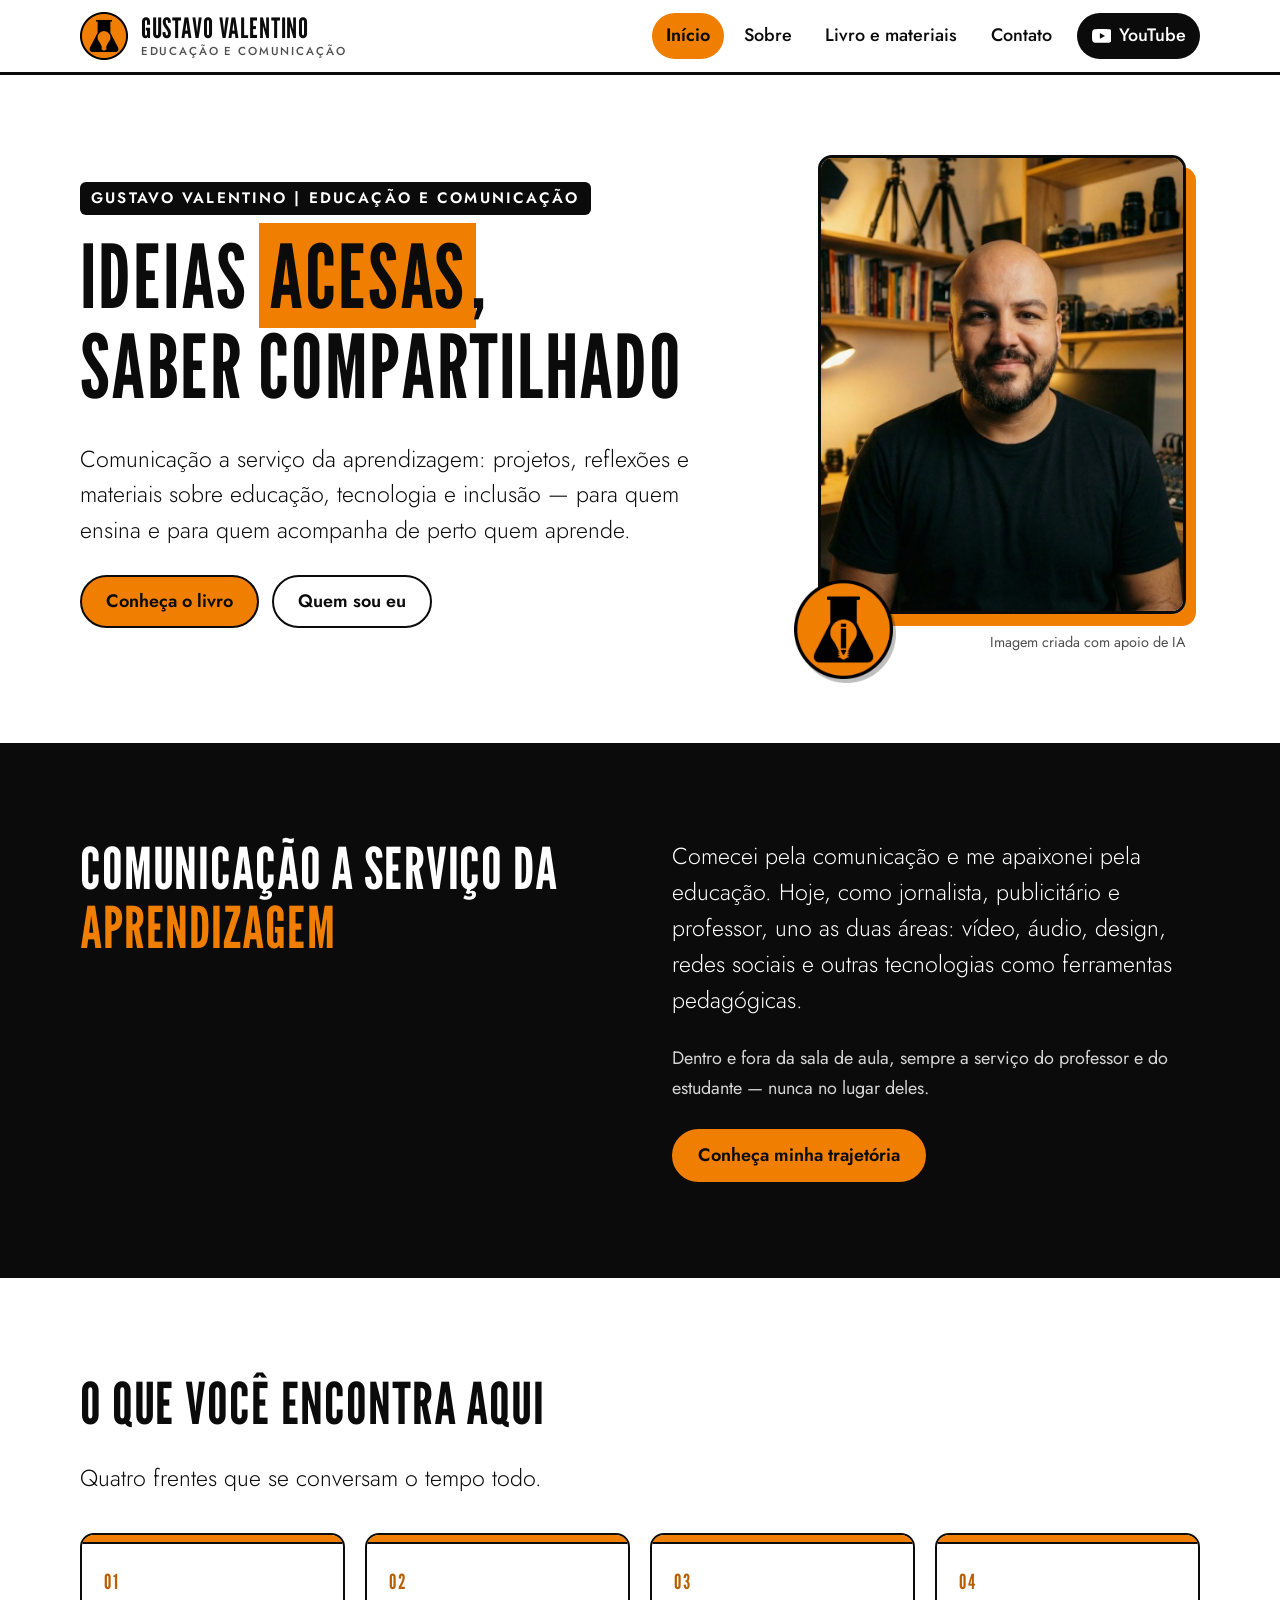
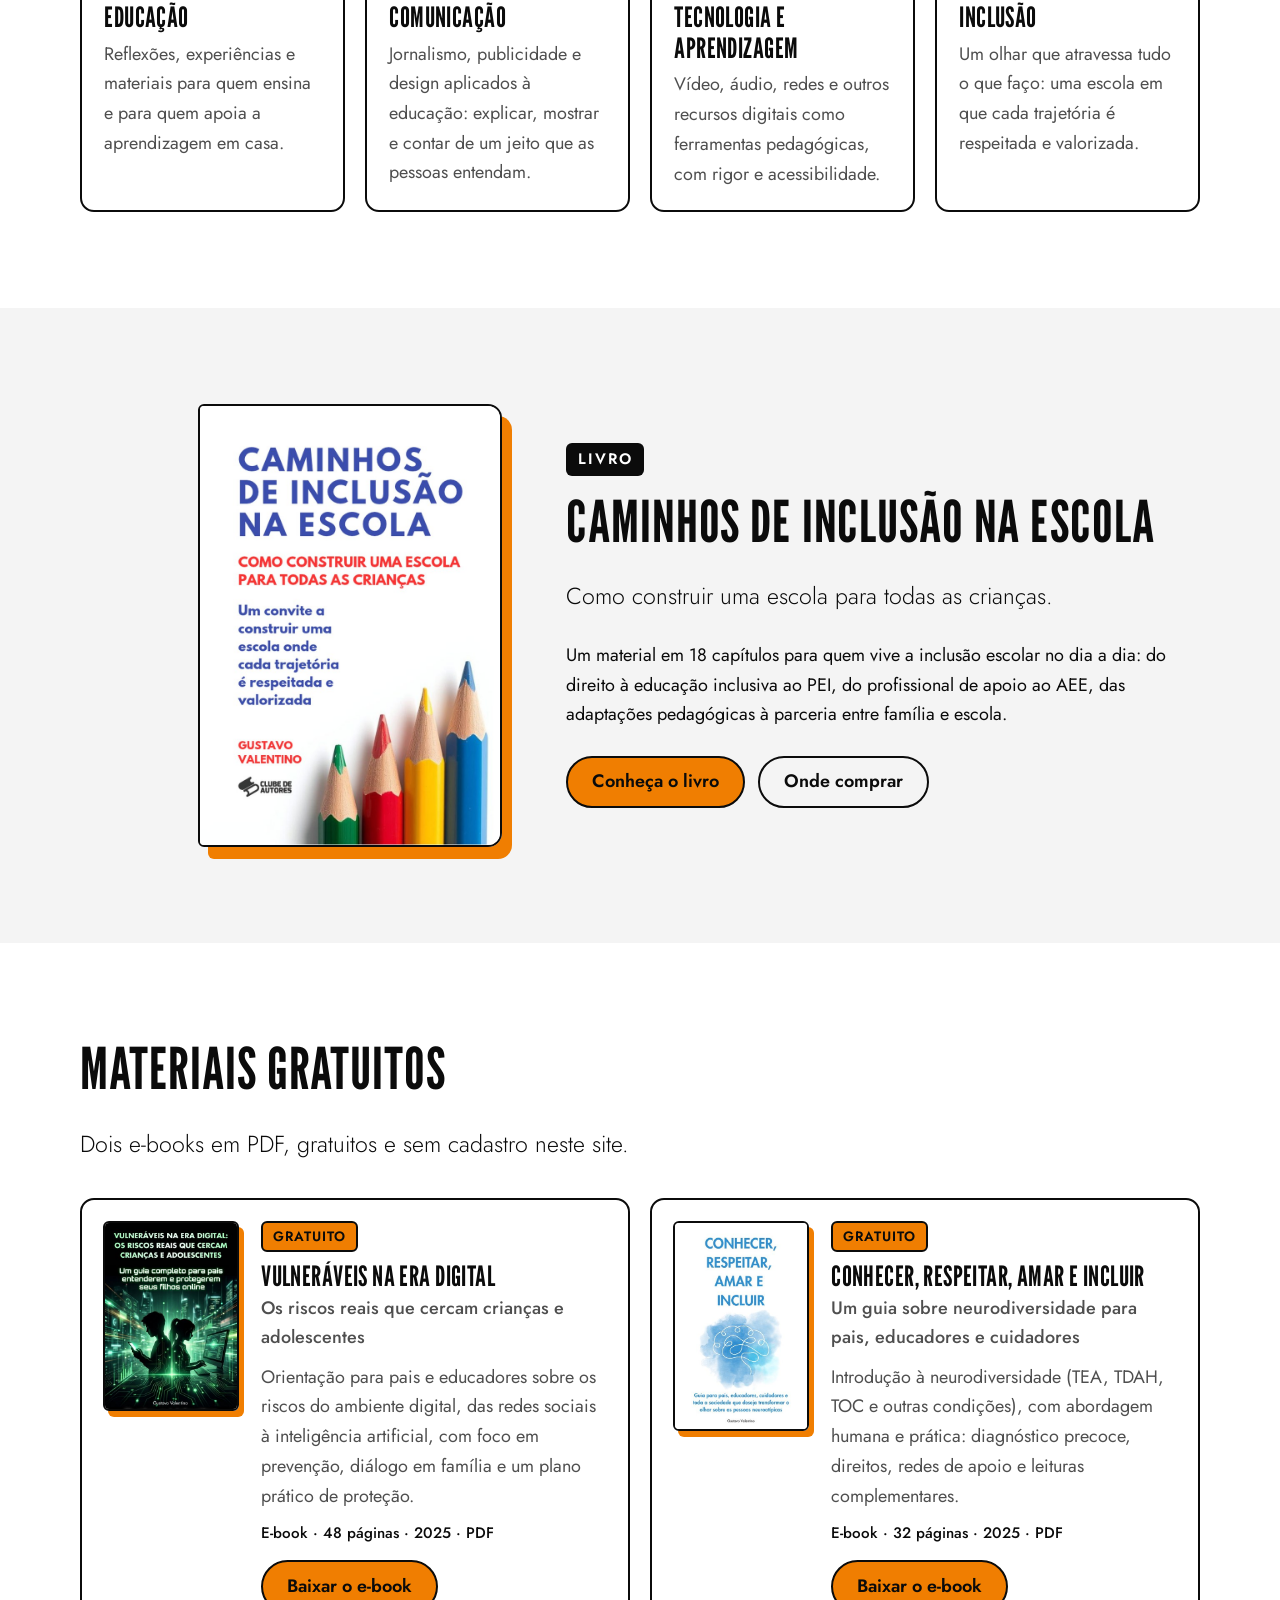
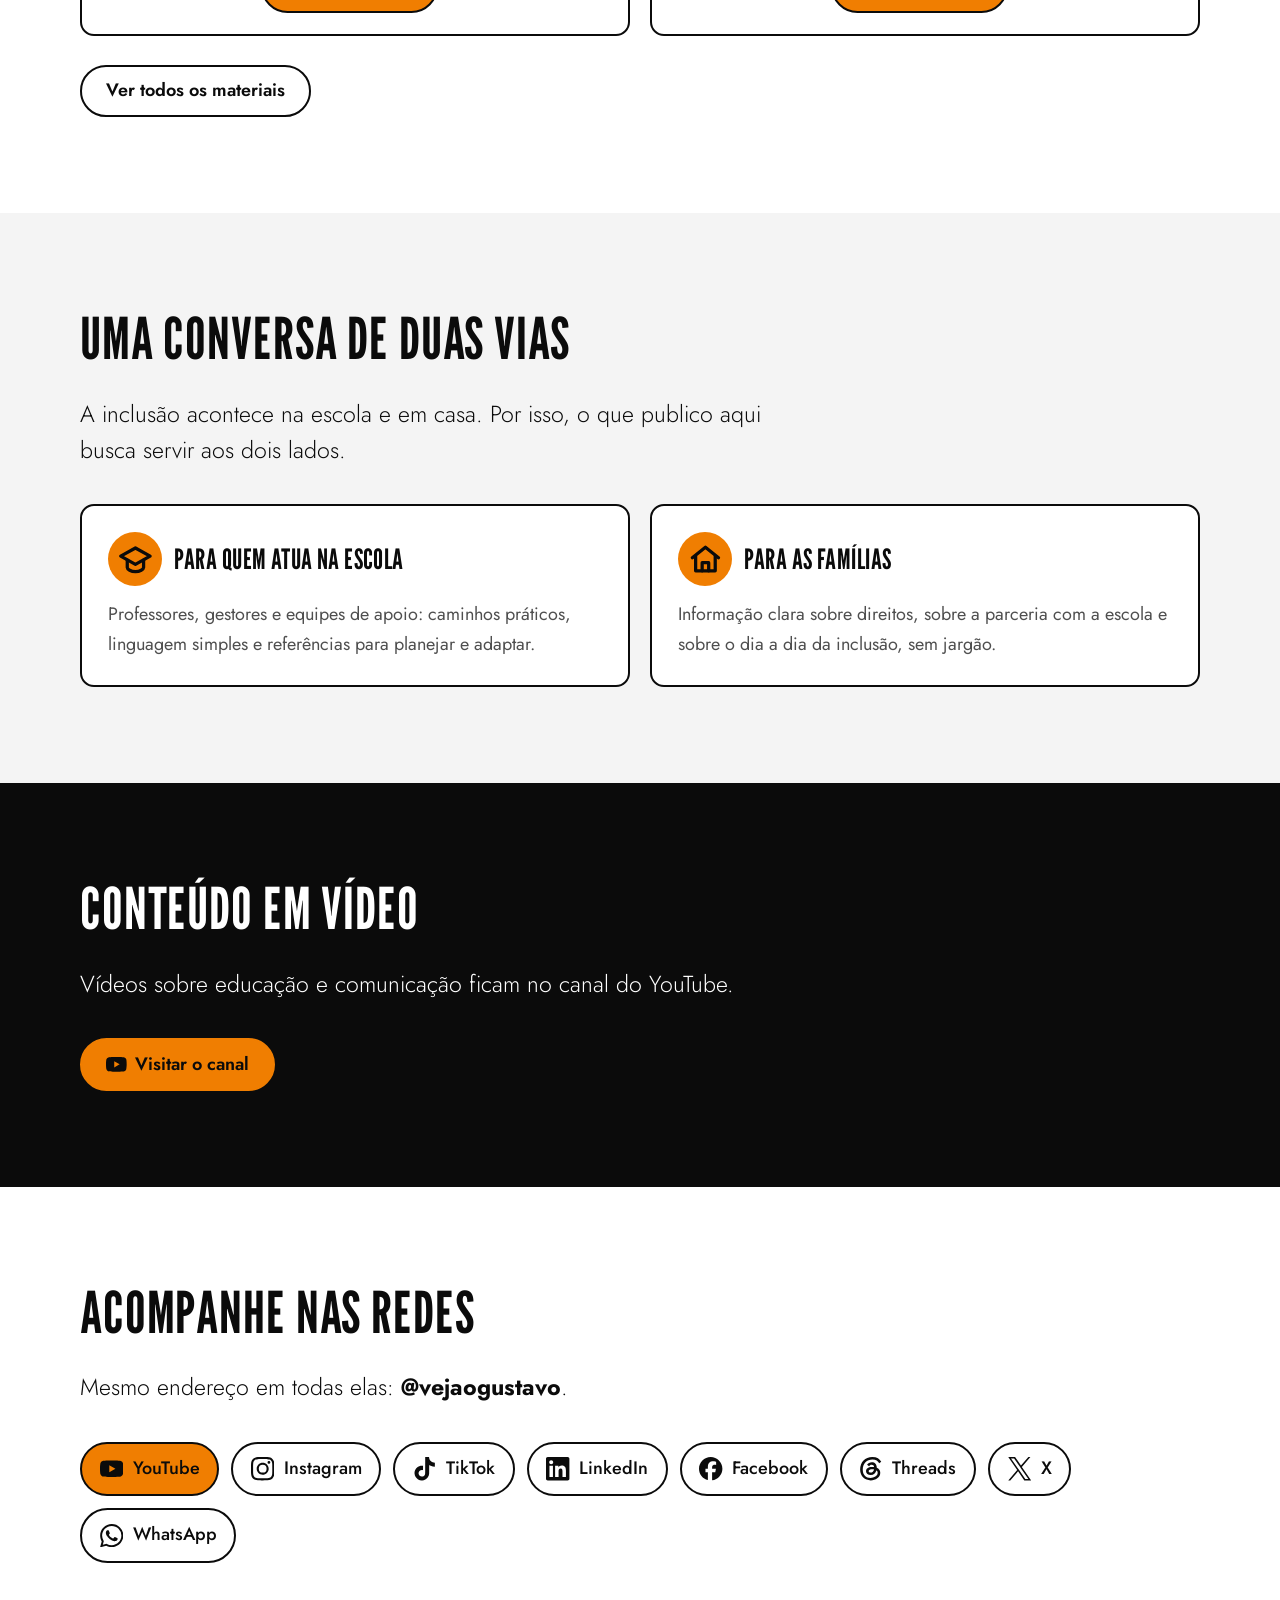
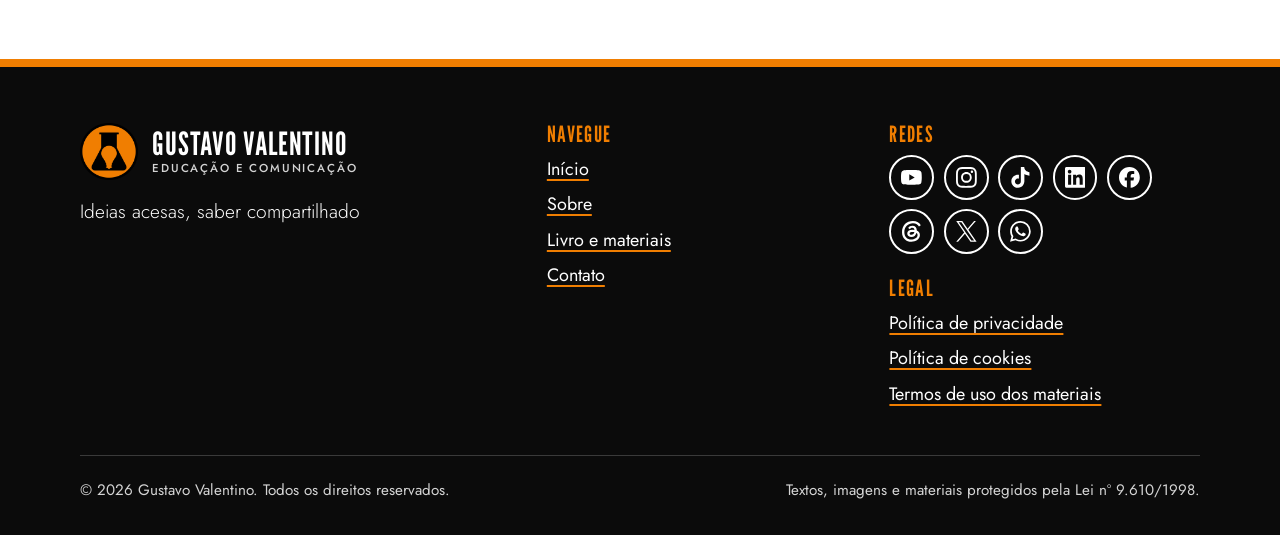
==== index.html @ 0d9f128c "Add files via upload" ====
<!doctype html>
<html lang="pt-BR" class="no-js">
<head>
<meta charset="utf-8">
<meta name="viewport" content="width=device-width, initial-scale=1">
<title>Gustavo Valentino | Educação, Comunicação e Aprendizagem</title>
<meta name="description" content="Educação e comunicação por Gustavo Valentino: projetos, reflexões e materiais sobre aprendizagem, tecnologia e inclusão escolar.">
<link rel="canonical" href="https://vejaogustavo.github.io/">
<meta name="theme-color" content="#F07E01">
<meta property="og:type" content="website"><meta property="og:locale" content="pt_BR">
<meta property="og:site_name" content="Gustavo Valentino | Educação e Comunicação">
<meta property="og:title" content="Gustavo Valentino | Educação, Comunicação e Aprendizagem"><meta property="og:description" content="Educação e comunicação por Gustavo Valentino: projetos, reflexões e materiais sobre aprendizagem, tecnologia e inclusão escolar.">
<meta property="og:url" content="https://vejaogustavo.github.io/"><meta property="og:image" content="https://vejaogustavo.github.io/assets/img/og.png">
<meta property="og:image:alt" content="Gustavo Valentino | Educação e Comunicação — Ideias acesas, saber compartilhado">
<meta name="twitter:card" content="summary_large_image">
<link rel="icon" href="favicon.ico" sizes="any"><link rel="icon" type="image/png" sizes="32x32" href="assets/img/favicon-32.png">
<link rel="apple-touch-icon" href="assets/img/apple-touch-icon.png">
<link rel="preload" href="assets/fonts/league-gothic-latin-400-normal.woff2" as="font" type="font/woff2" crossorigin>
<link rel="preload" href="assets/fonts/jost-latin-wght-normal.woff2" as="font" type="font/woff2" crossorigin>
<link rel="stylesheet" href="assets/css/style.css">
<script>document.documentElement.className="js"</script>
<script type="application/ld+json">{"@context": "https://schema.org", "@type": "Person", "name": "Gustavo Valentino", "url": "https://vejaogustavo.github.io", "jobTitle": "Jornalista, publicitário e professor", "description": "Educação e comunicação: comunicação a serviço da aprendizagem.", "image": "https://vejaogustavo.github.io/assets/img/foto-sobre.jpg", "knowsAbout": ["Educação", "Comunicação", "Educação inclusiva", "Tecnologia na educação"], "sameAs": ["https://www.youtube.com/@vejaogustavo", "https://www.instagram.com/vejaogustavo", "https://www.tiktok.com/@vejaogustavo", "https://www.linkedin.com/company/vejaogustavo", "https://www.facebook.com/vejaogustavo", "https://www.threads.com/@vejaogustavo", "https://x.com/vejaogustavo", "https://lattes.cnpq.br/0918812303557927"]}</script>
</head>
<body>
<a class="skip" href="#conteudo">Pular para o conteúdo</a>
<header class="site-header"><div class="wrap">
<a class="brand" href="index.html">
<img src="assets/img/icone-96.png" width="48" height="48" alt="">
<span><span class="brand-name">Gustavo Valentino</span><span class="brand-sub">Educação e Comunicação</span><span class="sr-only"> — página inicial</span></span></a>
<button class="nav-toggle" type="button" aria-expanded="false" aria-controls="menu">Menu</button>
<nav class="main-nav" id="menu" aria-label="Principal"><ul><li><a href="index.html" aria-current="page">Início</a></li><li><a href="sobre.html">Sobre</a></li><li><a href="materiais.html">Livro e materiais</a></li><li><a href="contato.html">Contato</a></li><li class="nav-yt"><a href="https://www.youtube.com/@vejaogustavo" target="_blank" rel="noopener noreferrer"><svg viewBox="0 0 24 24" aria-hidden="true" focusable="false"><path d="M23.498 6.186a3.016 3.016 0 0 0-2.122-2.136C19.505 3.545 12 3.545 12 3.545s-7.505 0-9.377.505A3.017 3.017 0 0 0 .502 6.186C0 8.07 0 12 0 12s0 3.93.502 5.814a3.016 3.016 0 0 0 2.122 2.136c1.871.505 9.376.505 9.376.505s7.505 0 9.377-.505a3.015 3.015 0 0 0 2.122-2.136C24 15.93 24 12 24 12s0-3.93-.502-5.814zM9.545 15.568V8.432L15.818 12l-6.273 3.568z"/></svg><span>YouTube</span><span class="sr-only"> (abre em nova aba)</span></a></li></ul></nav>
</div></header>
<main id="conteudo">

<section class="hero"><div class="wrap">
<div>
<p class="eyebrow">Gustavo Valentino | Educação e Comunicação</p>
<h1><span class="ln">Ideias <mark>acesas</mark>,</span> <span class="ln">saber compartilhado</span></h1>
<p class="lead">Comunicação a serviço da aprendizagem: projetos, reflexões e materiais sobre educação, tecnologia e inclusão — para quem ensina e para quem acompanha de perto quem aprende.</p>
<div class="actions"><a class="btn" href="materiais.html#livro">Conheça o livro</a><a class="btn btn--ghost" href="sobre.html">Quem sou eu</a></div>
</div>
<figure class="portrait"><img src="assets/img/foto-hero.jpg" width="800" height="1000" fetchpriority="high"
alt="Gustavo Valentino sorrindo, de camiseta preta, em seu estúdio, com câmeras, livros e equipamentos de áudio ao fundo">
<img class="badge" src="assets/img/simbolo-480.png" width="104" height="104" alt=""><figcaption class="photo-note">Imagem criada com apoio de IA</figcaption></figure>
</div></section>

<section class="band band--dark" aria-labelledby="tese"><div class="wrap thesis">
<h2 id="tese">Comunicação a serviço da <em>aprendizagem</em></h2>
<div>
<p class="lead">Comecei pela comunicação e me apaixonei pela educação. Hoje, como jornalista, publicitário e professor, uno as duas áreas: vídeo, áudio, design, redes sociais e outras tecnologias como ferramentas pedagógicas.</p>
<p class="muted">Dentro e fora da sala de aula, sempre a serviço do professor e do estudante — nunca no lugar deles.</p>
<div class="actions"><a class="btn" href="sobre.html">Conheça minha trajetória</a></div>
</div></div></section>

<section class="band" aria-labelledby="areas"><div class="wrap">
<div class="section-head"><h2 id="areas">O que você encontra aqui</h2>
<p class="lead">Quatro frentes que se conversam o tempo todo.</p></div>
<div class="grid grid--4">
<article class="card"><span class="num">01</span><h3>Educação</h3><p>Reflexões, experiências e materiais para quem ensina e para quem apoia a aprendizagem em casa.</p></article>
<article class="card"><span class="num">02</span><h3>Comunicação</h3><p>Jornalismo, publicidade e design aplicados à educação: explicar, mostrar e contar de um jeito que as pessoas entendam.</p></article>
<article class="card"><span class="num">03</span><h3>Tecnologia e aprendizagem</h3><p>Vídeo, áudio, redes e outros recursos digitais como ferramentas pedagógicas, com rigor e acessibilidade.</p></article>
<article class="card"><span class="num">04</span><h3>Inclusão</h3><p>Um olhar que atravessa tudo o que faço: uma escola em que cada trajetória é respeitada e valorizada.</p></article>
</div></div></section>

<section class="band band--gray" aria-labelledby="livro"><div class="wrap book">
<div class="book-cover"><img src="assets/img/capa-livro.jpg" width="720" height="1054" alt="Capa do livro Caminhos de Inclusão na Escola, de Gustavo Valentino"></div>
<div>
<p class="eyebrow">Livro</p>
<h2 id="livro">Caminhos de Inclusão na Escola</h2>
<p class="lead">Como construir uma escola para todas as crianças.</p>
<p>Um material em 18 capítulos para quem vive a inclusão escolar no dia a dia: do direito à educação inclusiva ao PEI, do profissional de apoio ao AEE, das adaptações pedagógicas à parceria entre família e escola.</p>
<div class="actions"><a class="btn" href="materiais.html#livro">Conheça o livro</a><a class="btn btn--ghost" href="materiais.html#onde-comprar">Onde comprar</a></div>
</div></div></section>

<section class="band" aria-labelledby="gratis"><div class="wrap">
<div class="section-head"><h2 id="gratis">Materiais gratuitos</h2>
<p class="lead">Dois e-books em PDF, gratuitos e sem cadastro neste site.</p></div>
<div class="grid grid--2"><article class="ebook"><img src="assets/img/ebook-vulneraveis.jpg" width="400" height="566" loading="lazy" alt="Capa do e-book Vulneráveis na Era Digital">
<div><span class="tag">Gratuito</span><h3>Vulneráveis na Era Digital</h3><p class="sub">Os riscos reais que cercam crianças e adolescentes</p><p>Orientação para pais e educadores sobre os riscos do ambiente digital, das redes sociais à inteligência artificial, com foco em prevenção, diálogo em família e um plano prático de proteção.</p>
<p class="meta">E-book · 48 páginas · 2025 · PDF</p>
<div class="actions"><a class="btn" href="https://1drv.ms/b/c/e10b52c0c3fc4f12/IQBhsO8kbQtLQp0dW6MiyUckAR2NL2F_6q3m6n0U9uH0zHI?e=iRGzfK" target="_blank" rel="noopener noreferrer">Baixar o e-book<span class="sr-only"> (abre em nova aba)</span></a></div></div></article><article class="ebook"><img src="assets/img/ebook-neurodiversidade.jpg" width="400" height="625" loading="lazy" alt="Capa do e-book Conhecer, Respeitar, Amar e Incluir">
<div><span class="tag">Gratuito</span><h3>Conhecer, Respeitar, Amar e Incluir</h3><p class="sub">Um guia sobre neurodiversidade para pais, educadores e cuidadores</p><p>Introdução à neurodiversidade (TEA, TDAH, TOC e outras condições), com abordagem humana e prática: diagnóstico precoce, direitos, redes de apoio e leituras complementares.</p>
<p class="meta">E-book · 32 páginas · 2025 · PDF</p>
<div class="actions"><a class="btn" href="https://1drv.ms/b/c/e10b52c0c3fc4f12/IQAElxmrq5mbTqKfB9W21Jl1ASqBWs_VGqNH9rXu6vkFFI8?e=fyyWu5" target="_blank" rel="noopener noreferrer">Baixar o e-book<span class="sr-only"> (abre em nova aba)</span></a></div></div></article></div>
<div class="actions"><a class="btn btn--ghost" href="materiais.html#gratuitos">Ver todos os materiais</a></div>
</div></section>

<section class="band band--gray" aria-labelledby="duas-vias"><div class="wrap">
<div class="section-head"><h2 id="duas-vias">Uma conversa de duas vias</h2>
<p class="lead">A inclusão acontece na escola e em casa. Por isso, o que publico aqui busca servir aos dois lados.</p></div>
<div class="grid grid--2">
<article class="way"><h3><svg viewBox="0 0 24 24" aria-hidden="true"><path d="M3 10l9-5 9 5-9 5-9-5z"/><path d="M7 12.5V17c0 1 2.2 2.5 5 2.5s5-1.5 5-2.5v-4.5"/></svg>Para quem atua na escola</h3><p>Professores, gestores e equipes de apoio: caminhos práticos, linguagem simples e referências para planejar e adaptar.</p></article>
<article class="way"><h3><svg viewBox="0 0 24 24" aria-hidden="true"><path d="M4 11l8-6.5 8 6.5"/><path d="M6 10v9h12v-9"/><path d="M10 19v-5h4v5"/></svg>Para as famílias</h3><p>Informação clara sobre direitos, sobre a parceria com a escola e sobre o dia a dia da inclusão, sem jargão.</p></article>
</div></div></section>

<section class="band band--dark" aria-labelledby="video"><div class="wrap">
<div class="section-head"><h2 id="video">Conteúdo em vídeo</h2>
<p class="lead">Vídeos sobre educação e comunicação ficam no canal do YouTube.</p></div>
<div class="actions" style="margin-top:0"><a class="btn" href="https://www.youtube.com/@vejaogustavo" target="_blank" rel="noopener noreferrer"><svg viewBox="0 0 24 24" aria-hidden="true" focusable="false"><path d="M23.498 6.186a3.016 3.016 0 0 0-2.122-2.136C19.505 3.545 12 3.545 12 3.545s-7.505 0-9.377.505A3.017 3.017 0 0 0 .502 6.186C0 8.07 0 12 0 12s0 3.93.502 5.814a3.016 3.016 0 0 0 2.122 2.136c1.871.505 9.376.505 9.376.505s7.505 0 9.377-.505a3.015 3.015 0 0 0 2.122-2.136C24 15.93 24 12 24 12s0-3.93-.502-5.814zM9.545 15.568V8.432L15.818 12l-6.273 3.568z"/></svg>Visitar o canal<span class="sr-only"> (abre em nova aba)</span></a></div>
</div></section>

<section class="band" aria-labelledby="redes"><div class="wrap">
<div class="section-head"><h2 id="redes">Acompanhe nas redes</h2>
<p class="lead">Mesmo endereço em todas elas: <strong>@vejaogustavo</strong>.</p></div>
<ul class="socials"><li><a class="chip chip--yt" href="https://www.youtube.com/@vejaogustavo" target="_blank" rel="noopener noreferrer"><svg viewBox="0 0 24 24" aria-hidden="true" focusable="false"><path d="M23.498 6.186a3.016 3.016 0 0 0-2.122-2.136C19.505 3.545 12 3.545 12 3.545s-7.505 0-9.377.505A3.017 3.017 0 0 0 .502 6.186C0 8.07 0 12 0 12s0 3.93.502 5.814a3.016 3.016 0 0 0 2.122 2.136c1.871.505 9.376.505 9.376.505s7.505 0 9.377-.505a3.015 3.015 0 0 0 2.122-2.136C24 15.93 24 12 24 12s0-3.93-.502-5.814zM9.545 15.568V8.432L15.818 12l-6.273 3.568z"/></svg><span>YouTube</span><span class="sr-only"> (abre em nova aba)</span></a></li><li><a class="chip" href="https://www.instagram.com/vejaogustavo" target="_blank" rel="noopener noreferrer"><svg viewBox="0 0 24 24" aria-hidden="true" focusable="false"><path d="M7.0301.084c-1.2768.0602-2.1487.264-2.911.5634-.7888.3075-1.4575.72-2.1228 1.3877-.6652.6677-1.075 1.3368-1.3802 2.127-.2954.7638-.4956 1.6365-.552 2.914-.0564 1.2775-.0689 1.6882-.0626 4.947.0062 3.2586.0206 3.6671.0825 4.9473.061 1.2765.264 2.1482.5635 2.9107.308.7889.72 1.4573 1.388 2.1228.6679.6655 1.3365 1.0743 2.1285 1.38.7632.295 1.6361.4961 2.9134.552 1.2773.056 1.6884.069 4.9462.0627 3.2578-.0062 3.668-.0207 4.9478-.0814 1.28-.0607 2.147-.2652 2.9098-.5633.7889-.3086 1.4578-.72 2.1228-1.3881.665-.6682 1.0745-1.3378 1.3795-2.1284.2957-.7632.4966-1.636.552-2.9124.056-1.2809.0692-1.6898.063-4.948-.0063-3.2583-.021-3.6668-.0817-4.9465-.0607-1.2797-.264-2.1487-.5633-2.9117-.3084-.7889-.72-1.4568-1.3876-2.1228C21.2982 1.33 20.628.9208 19.8378.6165 19.074.321 18.2017.1197 16.9244.0645 15.6471.0093 15.236-.005 11.977.0014 8.718.0076 8.31.0215 7.0301.0839m.1402 21.6932c-1.17-.0509-1.8053-.2453-2.2287-.408-.5606-.216-.96-.4771-1.3819-.895-.422-.4178-.6811-.8186-.9-1.378-.1644-.4234-.3624-1.058-.4171-2.228-.0595-1.2645-.072-1.6442-.079-4.848-.007-3.2037.0053-3.583.0607-4.848.05-1.169.2456-1.805.408-2.2282.216-.5613.4762-.96.895-1.3816.4188-.4217.8184-.6814 1.3783-.9003.423-.1651 1.0575-.3614 2.227-.4171 1.2655-.06 1.6447-.072 4.848-.079 3.2033-.007 3.5835.005 4.8495.0608 1.169.0508 1.8053.2445 2.228.408.5608.216.96.4754 1.3816.895.4217.4194.6816.8176.9005 1.3787.1653.4217.3617 1.056.4169 2.2263.0602 1.2655.0739 1.645.0796 4.848.0058 3.203-.0055 3.5834-.061 4.848-.051 1.17-.245 1.8055-.408 2.2294-.216.5604-.4763.96-.8954 1.3814-.419.4215-.8181.6811-1.3783.9-.4224.1649-1.0577.3617-2.2262.4174-1.2656.0595-1.6448.072-4.8493.079-3.2045.007-3.5825-.006-4.848-.0608M16.953 5.5864A1.44 1.44 0 1 0 18.39 4.144a1.44 1.44 0 0 0-1.437 1.4424M5.8385 12.012c.0067 3.4032 2.7706 6.1557 6.173 6.1493 3.4026-.0065 6.157-2.7701 6.1506-6.1733-.0065-3.4032-2.771-6.1565-6.174-6.1498-3.403.0067-6.156 2.771-6.1496 6.1738M8 12.0077a4 4 0 1 1 4.008 3.9921A3.9996 3.9996 0 0 1 8 12.0077"/></svg><span>Instagram</span><span class="sr-only"> (abre em nova aba)</span></a></li><li><a class="chip" href="https://www.tiktok.com/@vejaogustavo" target="_blank" rel="noopener noreferrer"><svg viewBox="0 0 24 24" aria-hidden="true" focusable="false"><path d="M12.525.02c1.31-.02 2.61-.01 3.91-.02.08 1.53.63 3.09 1.75 4.17 1.12 1.11 2.7 1.62 4.24 1.79v4.03c-1.44-.05-2.89-.35-4.2-.97-.57-.26-1.1-.59-1.62-.93-.01 2.92.01 5.84-.02 8.75-.08 1.4-.54 2.79-1.35 3.94-1.31 1.92-3.58 3.17-5.91 3.21-1.43.08-2.86-.31-4.08-1.03-2.02-1.19-3.44-3.37-3.65-5.71-.02-.5-.03-1-.01-1.49.18-1.9 1.12-3.72 2.58-4.96 1.66-1.44 3.98-2.13 6.15-1.72.02 1.48-.04 2.96-.04 4.44-.99-.32-2.15-.23-3.02.37-.63.41-1.11 1.04-1.36 1.75-.21.51-.15 1.07-.14 1.61.24 1.64 1.82 3.02 3.5 2.87 1.12-.01 2.19-.66 2.77-1.61.19-.33.4-.67.41-1.06.1-1.79.06-3.57.07-5.36.01-4.03-.01-8.05.02-12.07z"/></svg><span>TikTok</span><span class="sr-only"> (abre em nova aba)</span></a></li><li><a class="chip" href="https://www.linkedin.com/company/vejaogustavo" target="_blank" rel="noopener noreferrer"><svg viewBox="0 0 24 24" aria-hidden="true" focusable="false"><path d="M20.447 20.452h-3.554v-5.569c0-1.328-.027-3.037-1.852-3.037-1.853 0-2.136 1.445-2.136 2.939v5.667H9.351V9h3.414v1.561h.046c.477-.9 1.637-1.85 3.37-1.85 3.601 0 4.267 2.37 4.267 5.455v6.286zM5.337 7.433c-1.144 0-2.063-.926-2.063-2.065 0-1.138.92-2.063 2.063-2.063 1.14 0 2.064.925 2.064 2.063 0 1.139-.925 2.065-2.064 2.065zm1.782 13.019H3.555V9h3.564v11.452zM22.225 0H1.771C.792 0 0 .774 0 1.729v20.542C0 23.227.792 24 1.771 24h20.451C23.2 24 24 23.227 24 22.271V1.729C24 .774 23.2 0 22.222 0h.003z"/></svg><span>LinkedIn</span><span class="sr-only"> (abre em nova aba)</span></a></li><li><a class="chip" href="https://www.facebook.com/vejaogustavo" target="_blank" rel="noopener noreferrer"><svg viewBox="0 0 24 24" aria-hidden="true" focusable="false"><path d="M9.101 23.691v-7.98H6.627v-3.667h2.474v-1.58c0-4.085 1.848-5.978 5.858-5.978.401 0 .955.042 1.468.103a8.68 8.68 0 0 1 1.141.195v3.325a8.623 8.623 0 0 0-.653-.036 26.805 26.805 0 0 0-.733-.009c-.707 0-1.259.096-1.675.309a1.686 1.686 0 0 0-.679.622c-.258.42-.374.995-.374 1.752v1.297h3.919l-.386 2.103-.287 1.564h-3.246v8.245C19.396 23.238 24 18.179 24 12.044c0-6.627-5.373-12-12-12s-12 5.373-12 12c0 5.628 3.874 10.35 9.101 11.647Z"/></svg><span>Facebook</span><span class="sr-only"> (abre em nova aba)</span></a></li><li><a class="chip" href="https://www.threads.com/@vejaogustavo" target="_blank" rel="noopener noreferrer"><svg viewBox="0 0 24 24" aria-hidden="true" focusable="false"><path d="M18.263 11.097c-.03-3.486-1.92-5.586-5.111-5.586-2.13 0-3.922.963-4.863 2.499l2.062 1.438c.535-.843 1.272-1.543 2.628-1.543 1.528 0 2.318.85 2.544 2.431a15 15 0 0 0-2.236-.173c-4.125 0-6.068 1.867-6.068 4.336s1.943 3.99 4.804 3.99c3.139 0 5.013-2.115 5.781-4.735.798.361 1.348 1.204 1.348 2.47 0 3.387-3.907 5.232-7.22 5.232-4.885 0-8.077-3.207-8.077-8.424 0-6.392 4.223-10.487 9.9-10.487 3.808 0 5.69 1.671 6.97 3.914l2.108-1.475C21.44 2.078 18.331 0 13.663 0 6.227 0 1.168 5.277 1.168 12.934c0 7 4.953 11.066 10.856 11.066 4.878 0 9.809-2.846 9.809-7.716 0-2.545-1.46-4.231-3.569-5.187m-6.33 4.855c-1.077 0-2.026-.512-2.026-1.453 0-1.483 1.822-1.934 3.606-1.934.678 0 1.34.045 1.927.173-.422 1.927-1.671 3.215-3.508 3.214Z"/></svg><span>Threads</span><span class="sr-only"> (abre em nova aba)</span></a></li><li><a class="chip" href="https://x.com/vejaogustavo" target="_blank" rel="noopener noreferrer"><svg viewBox="0 0 24 24" aria-hidden="true" focusable="false"><path d="M14.234 10.162 22.977 0h-2.072l-7.591 8.824L7.251 0H.258l9.168 13.343L.258 24H2.33l8.016-9.318L16.749 24h6.993zm-2.837 3.299-.929-1.329L3.076 1.56h3.182l5.965 8.532.929 1.329 7.754 11.09h-3.182z"/></svg><span>X</span><span class="sr-only"> (abre em nova aba)</span></a></li><li><a class="chip" href="https://wa.me/5521988305319" target="_blank" rel="noopener noreferrer"><svg viewBox="0 0 24 24" aria-hidden="true" focusable="false"><path d="M17.472 14.382c-.297-.149-1.758-.867-2.03-.967-.273-.099-.471-.148-.67.15-.197.297-.767.966-.94 1.164-.173.199-.347.223-.644.075-.297-.15-1.255-.463-2.39-1.475-.883-.788-1.48-1.761-1.653-2.059-.173-.297-.018-.458.13-.606.134-.133.298-.347.446-.52.149-.174.198-.298.298-.497.099-.198.05-.371-.025-.52-.075-.149-.669-1.612-.916-2.207-.242-.579-.487-.5-.669-.51-.173-.008-.371-.01-.57-.01-.198 0-.52.074-.792.372-.272.297-1.04 1.016-1.04 2.479 0 1.462 1.065 2.875 1.213 3.074.149.198 2.096 3.2 5.077 4.487.709.306 1.262.489 1.694.625.712.227 1.36.195 1.871.118.571-.085 1.758-.719 2.006-1.413.248-.694.248-1.289.173-1.413-.074-.124-.272-.198-.57-.347m-5.421 7.403h-.004a9.87 9.87 0 01-5.031-1.378l-.361-.214-3.741.982.998-3.648-.235-.374a9.86 9.86 0 01-1.51-5.26c.001-5.45 4.436-9.884 9.888-9.884 2.64 0 5.122 1.03 6.988 2.898a9.825 9.825 0 012.893 6.994c-.003 5.45-4.437 9.884-9.885 9.884m8.413-18.297A11.815 11.815 0 0012.05 0C5.495 0 .16 5.335.157 11.892c0 2.096.547 4.142 1.588 5.945L.057 24l6.305-1.654a11.882 11.882 0 005.683 1.448h.005c6.554 0 11.89-5.335 11.893-11.893a11.821 11.821 0 00-3.48-8.413Z"/></svg><span>WhatsApp</span><span class="sr-only"> (abre em nova aba)</span></a></li></ul>
</div></section>

</main>
<footer class="site-footer"><div class="wrap">
<div class="foot-grid">
<div><div class="foot-brand"><img src="assets/img/icone-192.png" width="58" height="58" alt="">
<span><span class="brand-name">Gustavo Valentino</span><span class="brand-sub">Educação e Comunicação</span></span></div>
<p class="foot-tag">Ideias acesas, saber compartilhado</p></div>
<div><h2>Navegue</h2><ul class="links">
<li><a href="index.html">Início</a></li><li><a href="sobre.html">Sobre</a></li>
<li><a href="materiais.html">Livro e materiais</a></li><li><a href="contato.html">Contato</a></li></ul></div>
<div><h2>Redes</h2><ul class="foot-social"><li><a href="https://www.youtube.com/@vejaogustavo" target="_blank" rel="noopener noreferrer"><svg viewBox="0 0 24 24" aria-hidden="true" focusable="false"><path d="M23.498 6.186a3.016 3.016 0 0 0-2.122-2.136C19.505 3.545 12 3.545 12 3.545s-7.505 0-9.377.505A3.017 3.017 0 0 0 .502 6.186C0 8.07 0 12 0 12s0 3.93.502 5.814a3.016 3.016 0 0 0 2.122 2.136c1.871.505 9.376.505 9.376.505s7.505 0 9.377-.505a3.015 3.015 0 0 0 2.122-2.136C24 15.93 24 12 24 12s0-3.93-.502-5.814zM9.545 15.568V8.432L15.818 12l-6.273 3.568z"/></svg><span class="sr-only">YouTube (abre em nova aba)</span></a></li><li><a href="https://www.instagram.com/vejaogustavo" target="_blank" rel="noopener noreferrer"><svg viewBox="0 0 24 24" aria-hidden="true" focusable="false"><path d="M7.0301.084c-1.2768.0602-2.1487.264-2.911.5634-.7888.3075-1.4575.72-2.1228 1.3877-.6652.6677-1.075 1.3368-1.3802 2.127-.2954.7638-.4956 1.6365-.552 2.914-.0564 1.2775-.0689 1.6882-.0626 4.947.0062 3.2586.0206 3.6671.0825 4.9473.061 1.2765.264 2.1482.5635 2.9107.308.7889.72 1.4573 1.388 2.1228.6679.6655 1.3365 1.0743 2.1285 1.38.7632.295 1.6361.4961 2.9134.552 1.2773.056 1.6884.069 4.9462.0627 3.2578-.0062 3.668-.0207 4.9478-.0814 1.28-.0607 2.147-.2652 2.9098-.5633.7889-.3086 1.4578-.72 2.1228-1.3881.665-.6682 1.0745-1.3378 1.3795-2.1284.2957-.7632.4966-1.636.552-2.9124.056-1.2809.0692-1.6898.063-4.948-.0063-3.2583-.021-3.6668-.0817-4.9465-.0607-1.2797-.264-2.1487-.5633-2.9117-.3084-.7889-.72-1.4568-1.3876-2.1228C21.2982 1.33 20.628.9208 19.8378.6165 19.074.321 18.2017.1197 16.9244.0645 15.6471.0093 15.236-.005 11.977.0014 8.718.0076 8.31.0215 7.0301.0839m.1402 21.6932c-1.17-.0509-1.8053-.2453-2.2287-.408-.5606-.216-.96-.4771-1.3819-.895-.422-.4178-.6811-.8186-.9-1.378-.1644-.4234-.3624-1.058-.4171-2.228-.0595-1.2645-.072-1.6442-.079-4.848-.007-3.2037.0053-3.583.0607-4.848.05-1.169.2456-1.805.408-2.2282.216-.5613.4762-.96.895-1.3816.4188-.4217.8184-.6814 1.3783-.9003.423-.1651 1.0575-.3614 2.227-.4171 1.2655-.06 1.6447-.072 4.848-.079 3.2033-.007 3.5835.005 4.8495.0608 1.169.0508 1.8053.2445 2.228.408.5608.216.96.4754 1.3816.895.4217.4194.6816.8176.9005 1.3787.1653.4217.3617 1.056.4169 2.2263.0602 1.2655.0739 1.645.0796 4.848.0058 3.203-.0055 3.5834-.061 4.848-.051 1.17-.245 1.8055-.408 2.2294-.216.5604-.4763.96-.8954 1.3814-.419.4215-.8181.6811-1.3783.9-.4224.1649-1.0577.3617-2.2262.4174-1.2656.0595-1.6448.072-4.8493.079-3.2045.007-3.5825-.006-4.848-.0608M16.953 5.5864A1.44 1.44 0 1 0 18.39 4.144a1.44 1.44 0 0 0-1.437 1.4424M5.8385 12.012c.0067 3.4032 2.7706 6.1557 6.173 6.1493 3.4026-.0065 6.157-2.7701 6.1506-6.1733-.0065-3.4032-2.771-6.1565-6.174-6.1498-3.403.0067-6.156 2.771-6.1496 6.1738M8 12.0077a4 4 0 1 1 4.008 3.9921A3.9996 3.9996 0 0 1 8 12.0077"/></svg><span class="sr-only">Instagram (abre em nova aba)</span></a></li><li><a href="https://www.tiktok.com/@vejaogustavo" target="_blank" rel="noopener noreferrer"><svg viewBox="0 0 24 24" aria-hidden="true" focusable="false"><path d="M12.525.02c1.31-.02 2.61-.01 3.91-.02.08 1.53.63 3.09 1.75 4.17 1.12 1.11 2.7 1.62 4.24 1.79v4.03c-1.44-.05-2.89-.35-4.2-.97-.57-.26-1.1-.59-1.62-.93-.01 2.92.01 5.84-.02 8.75-.08 1.4-.54 2.79-1.35 3.94-1.31 1.92-3.58 3.17-5.91 3.21-1.43.08-2.86-.31-4.08-1.03-2.02-1.19-3.44-3.37-3.65-5.71-.02-.5-.03-1-.01-1.49.18-1.9 1.12-3.72 2.58-4.96 1.66-1.44 3.98-2.13 6.15-1.72.02 1.48-.04 2.96-.04 4.44-.99-.32-2.15-.23-3.02.37-.63.41-1.11 1.04-1.36 1.75-.21.51-.15 1.07-.14 1.61.24 1.64 1.82 3.02 3.5 2.87 1.12-.01 2.19-.66 2.77-1.61.19-.33.4-.67.41-1.06.1-1.79.06-3.57.07-5.36.01-4.03-.01-8.05.02-12.07z"/></svg><span class="sr-only">TikTok (abre em nova aba)</span></a></li><li><a href="https://www.linkedin.com/company/vejaogustavo" target="_blank" rel="noopener noreferrer"><svg viewBox="0 0 24 24" aria-hidden="true" focusable="false"><path d="M20.447 20.452h-3.554v-5.569c0-1.328-.027-3.037-1.852-3.037-1.853 0-2.136 1.445-2.136 2.939v5.667H9.351V9h3.414v1.561h.046c.477-.9 1.637-1.85 3.37-1.85 3.601 0 4.267 2.37 4.267 5.455v6.286zM5.337 7.433c-1.144 0-2.063-.926-2.063-2.065 0-1.138.92-2.063 2.063-2.063 1.14 0 2.064.925 2.064 2.063 0 1.139-.925 2.065-2.064 2.065zm1.782 13.019H3.555V9h3.564v11.452zM22.225 0H1.771C.792 0 0 .774 0 1.729v20.542C0 23.227.792 24 1.771 24h20.451C23.2 24 24 23.227 24 22.271V1.729C24 .774 23.2 0 22.222 0h.003z"/></svg><span class="sr-only">LinkedIn (abre em nova aba)</span></a></li><li><a href="https://www.facebook.com/vejaogustavo" target="_blank" rel="noopener noreferrer"><svg viewBox="0 0 24 24" aria-hidden="true" focusable="false"><path d="M9.101 23.691v-7.98H6.627v-3.667h2.474v-1.58c0-4.085 1.848-5.978 5.858-5.978.401 0 .955.042 1.468.103a8.68 8.68 0 0 1 1.141.195v3.325a8.623 8.623 0 0 0-.653-.036 26.805 26.805 0 0 0-.733-.009c-.707 0-1.259.096-1.675.309a1.686 1.686 0 0 0-.679.622c-.258.42-.374.995-.374 1.752v1.297h3.919l-.386 2.103-.287 1.564h-3.246v8.245C19.396 23.238 24 18.179 24 12.044c0-6.627-5.373-12-12-12s-12 5.373-12 12c0 5.628 3.874 10.35 9.101 11.647Z"/></svg><span class="sr-only">Facebook (abre em nova aba)</span></a></li><li><a href="https://www.threads.com/@vejaogustavo" target="_blank" rel="noopener noreferrer"><svg viewBox="0 0 24 24" aria-hidden="true" focusable="false"><path d="M18.263 11.097c-.03-3.486-1.92-5.586-5.111-5.586-2.13 0-3.922.963-4.863 2.499l2.062 1.438c.535-.843 1.272-1.543 2.628-1.543 1.528 0 2.318.85 2.544 2.431a15 15 0 0 0-2.236-.173c-4.125 0-6.068 1.867-6.068 4.336s1.943 3.99 4.804 3.99c3.139 0 5.013-2.115 5.781-4.735.798.361 1.348 1.204 1.348 2.47 0 3.387-3.907 5.232-7.22 5.232-4.885 0-8.077-3.207-8.077-8.424 0-6.392 4.223-10.487 9.9-10.487 3.808 0 5.69 1.671 6.97 3.914l2.108-1.475C21.44 2.078 18.331 0 13.663 0 6.227 0 1.168 5.277 1.168 12.934c0 7 4.953 11.066 10.856 11.066 4.878 0 9.809-2.846 9.809-7.716 0-2.545-1.46-4.231-3.569-5.187m-6.33 4.855c-1.077 0-2.026-.512-2.026-1.453 0-1.483 1.822-1.934 3.606-1.934.678 0 1.34.045 1.927.173-.422 1.927-1.671 3.215-3.508 3.214Z"/></svg><span class="sr-only">Threads (abre em nova aba)</span></a></li><li><a href="https://x.com/vejaogustavo" target="_blank" rel="noopener noreferrer"><svg viewBox="0 0 24 24" aria-hidden="true" focusable="false"><path d="M14.234 10.162 22.977 0h-2.072l-7.591 8.824L7.251 0H.258l9.168 13.343L.258 24H2.33l8.016-9.318L16.749 24h6.993zm-2.837 3.299-.929-1.329L3.076 1.56h3.182l5.965 8.532.929 1.329 7.754 11.09h-3.182z"/></svg><span class="sr-only">X (abre em nova aba)</span></a></li><li><a href="https://wa.me/5521988305319" target="_blank" rel="noopener noreferrer"><svg viewBox="0 0 24 24" aria-hidden="true" focusable="false"><path d="M17.472 14.382c-.297-.149-1.758-.867-2.03-.967-.273-.099-.471-.148-.67.15-.197.297-.767.966-.94 1.164-.173.199-.347.223-.644.075-.297-.15-1.255-.463-2.39-1.475-.883-.788-1.48-1.761-1.653-2.059-.173-.297-.018-.458.13-.606.134-.133.298-.347.446-.52.149-.174.198-.298.298-.497.099-.198.05-.371-.025-.52-.075-.149-.669-1.612-.916-2.207-.242-.579-.487-.5-.669-.51-.173-.008-.371-.01-.57-.01-.198 0-.52.074-.792.372-.272.297-1.04 1.016-1.04 2.479 0 1.462 1.065 2.875 1.213 3.074.149.198 2.096 3.2 5.077 4.487.709.306 1.262.489 1.694.625.712.227 1.36.195 1.871.118.571-.085 1.758-.719 2.006-1.413.248-.694.248-1.289.173-1.413-.074-.124-.272-.198-.57-.347m-5.421 7.403h-.004a9.87 9.87 0 01-5.031-1.378l-.361-.214-3.741.982.998-3.648-.235-.374a9.86 9.86 0 01-1.51-5.26c.001-5.45 4.436-9.884 9.888-9.884 2.64 0 5.122 1.03 6.988 2.898a9.825 9.825 0 012.893 6.994c-.003 5.45-4.437 9.884-9.885 9.884m8.413-18.297A11.815 11.815 0 0012.05 0C5.495 0 .16 5.335.157 11.892c0 2.096.547 4.142 1.588 5.945L.057 24l6.305-1.654a11.882 11.882 0 005.683 1.448h.005c6.554 0 11.89-5.335 11.893-11.893a11.821 11.821 0 00-3.48-8.413Z"/></svg><span class="sr-only">WhatsApp (abre em nova aba)</span></a></li></ul>
<h2 style="margin-top:1.4rem">Legal</h2><ul class="links">
<li><a href="privacidade.html">Política de privacidade</a></li><li><a href="cookies.html">Política de cookies</a></li>
<li><a href="termos-materiais.html">Termos de uso dos materiais</a></li></ul></div>
</div>
<div class="foot-bottom"><p>© 2026 Gustavo Valentino. Todos os direitos reservados.</p>
<p>Textos, imagens e materiais protegidos pela Lei nº 9.610/1998.</p></div>
</div></footer>
<script src="assets/js/menu.js" defer></script>
</body>
</html>
---- assets/css/style.css ----
/* Gustavo Valentino | Educação e Comunicação — folha de estilo única, sem dependências externas */
@font-face{font-family:"League Gothic";src:url("../fonts/league-gothic-latin-400-normal.woff2") format("woff2");font-weight:400;font-style:normal;font-display:swap}
@font-face{font-family:"Jost";src:url("../fonts/jost-latin-wght-normal.woff2") format("woff2");font-weight:100 900;font-style:normal;font-display:swap}

:root{
  --orange:#F07E01;
  --orange-dark:#B85F00;   /* texto laranja sobre branco passa a 4,6:1 */
  --black:#0B0B0B;
  --white:#FFFFFF;
  --gray-bg:#F4F4F4;
  --gray-text:#4F4F4F;
  --line:#DCDCDC;
  --radius:14px;
  --wrap:1120px;
  --head:"League Gothic","Arial Narrow",Impact,sans-serif;
  --body:"Jost","Futura","Century Gothic","Trebuchet MS",Arial,sans-serif;
}
*,*::before,*::after{box-sizing:border-box}
html{-webkit-text-size-adjust:100%;scroll-padding-top:5.5rem;scroll-behavior:smooth}
@media (prefers-reduced-motion:reduce){html{scroll-behavior:auto}*{animation:none!important;transition:none!important}}
body{margin:0;font-family:var(--body);font-size:1.125rem;line-height:1.65;color:var(--black);background:var(--white);font-weight:400}
img,svg{max-width:100%;height:auto}
h1,h2,h3{font-family:var(--head);font-weight:400;text-transform:uppercase;letter-spacing:.015em;line-height:1.02;margin:0 0 .5em}
h1{font-size:clamp(3rem,7vw,5.5rem)}
h2{font-size:clamp(2.3rem,5vw,3.6rem)}
h3{font-size:1.75rem;line-height:1.1}
p{margin:0 0 1.1em}
a{color:inherit;text-decoration:underline;text-decoration-color:var(--orange);text-decoration-thickness:2px;text-underline-offset:.2em}
a:hover{background:var(--orange);text-decoration-color:var(--black)}
:focus-visible{outline:3px solid var(--black);outline-offset:3px;box-shadow:0 0 0 6px var(--orange)}
.band--dark :focus-visible,.site-footer :focus-visible{outline-color:var(--white);box-shadow:0 0 0 6px var(--orange)}
.wrap{width:min(100% - 2.5rem,var(--wrap));margin-inline:auto}
.sr-only{position:absolute!important;width:1px;height:1px;margin:-1px;padding:0;overflow:hidden;clip:rect(0,0,0,0);white-space:nowrap;border:0}
.skip{position:absolute;left:1rem;top:-4rem;z-index:100;background:var(--orange);color:var(--black);padding:.7rem 1.1rem;font-weight:600;border:2px solid var(--black);border-radius:8px;text-decoration:none}
.skip:focus{top:1rem}

/* Cabeçalho */
.site-header{position:sticky;top:0;z-index:50;background:rgba(255,255,255,.97);border-bottom:3px solid var(--black)}
.site-header .wrap{display:flex;align-items:center;justify-content:space-between;gap:1rem;min-height:4.5rem}
.brand{display:flex;align-items:center;gap:.8rem;text-decoration:none}
.brand:hover{background:none}
.brand img{width:3rem;height:3rem;display:block}
.brand-name{display:block;font-family:var(--head);font-size:1.75rem;line-height:1;letter-spacing:.03em;text-transform:uppercase}
.brand-sub{display:block;font-size:.72rem;font-weight:500;letter-spacing:.16em;text-transform:uppercase;line-height:1.2;margin-top:.2rem;color:var(--gray-text)}
.nav-toggle{display:none;font:inherit;font-weight:600;background:var(--black);color:var(--white);border:0;border-radius:999px;padding:.55rem 1.1rem;cursor:pointer}
.main-nav ul{display:flex;gap:.3rem;margin:0;padding:0;list-style:none;align-items:center}
.main-nav a{display:block;text-decoration:none;font-weight:500;padding:.5rem .9rem;border-radius:999px}
.main-nav a:hover{background:var(--gray-bg)}
.main-nav a[aria-current="page"]{background:var(--orange);color:var(--black);font-weight:600}
.main-nav .nav-yt a{background:var(--black);color:var(--white);display:inline-flex;gap:.45rem;align-items:center;margin-left:.4rem}
.main-nav .nav-yt a:hover{background:var(--orange);color:var(--black)}
.main-nav .nav-yt svg{width:1.1em;height:1.1em;fill:currentColor}
@media (max-width:480px){.brand-sub{letter-spacing:.08em;font-size:.68rem}}
@media (max-width:860px){
  .js .nav-toggle{display:inline-block}
  .js .main-nav{display:none;position:absolute;left:0;right:0;top:100%;background:var(--white);border-bottom:3px solid var(--black);padding:.8rem 1.25rem 1.2rem}
  .js .main-nav.is-open{display:block}
  .main-nav ul{flex-direction:column;align-items:stretch;gap:.2rem}
  .main-nav .nav-yt a{margin:.4rem 0 0;justify-content:center}
  .no-js .site-header .wrap{flex-wrap:wrap;padding-block:.6rem}
  .no-js .main-nav ul{flex-wrap:wrap}
}

/* Botões */
.btn{display:inline-flex;align-items:center;gap:.55rem;font:inherit;font-weight:600;text-decoration:none;padding:.85rem 1.5rem;border-radius:999px;border:2px solid var(--black);background:var(--orange);color:var(--black);line-height:1.2}
.btn:hover{background:var(--black);color:var(--white)}
.btn--ghost{background:transparent}
.btn--ghost:hover{background:var(--black);color:var(--white)}
.band--dark .btn{border-color:var(--orange)}
.band--dark .btn:hover{background:var(--white);color:var(--black);border-color:var(--white)}
.band--dark .btn--ghost{color:var(--white);border-color:var(--white)}
.band--dark .btn--ghost:hover{background:var(--white);color:var(--black)}
.btn svg{width:1.15em;height:1.15em;fill:currentColor;flex:none}
.actions{display:flex;flex-wrap:wrap;gap:.8rem;margin-top:1.6rem}

/* Faixas */
.band{padding:clamp(3.5rem,8vw,6rem) 0}
.band--gray{background:var(--gray-bg)}
.band--dark{background:var(--black);color:var(--white)}
.band--dark a{text-decoration-color:var(--orange)}
.band--dark a:hover{color:var(--black)}
.eyebrow{display:inline-block;font-weight:600;font-size:.95rem;letter-spacing:.14em;text-transform:uppercase;margin:0 0 1rem;padding:.25rem .7rem;background:var(--black);color:var(--white);border-radius:6px}
.band--dark .eyebrow{background:var(--orange);color:var(--black)}
.lead{font-size:clamp(1.2rem,2.2vw,1.45rem);line-height:1.55;font-weight:300}
.muted{color:var(--gray-text)}
.band--dark .muted{color:#D4D4D4}

/* Hero */
.hero{padding:clamp(2.5rem,7vw,5rem) 0 clamp(3rem,7vw,5.5rem);overflow:hidden}
.hero .wrap{display:grid;grid-template-columns:1.25fr .75fr;gap:clamp(1.5rem,5vw,4rem);align-items:center}
.hero h1{margin-bottom:.35em}
.hero .ln{display:block}
.hero mark{background:var(--orange);color:var(--black);padding:0 .12em;margin:0 -.04em;box-decoration-break:clone;-webkit-box-decoration-break:clone}
.portrait{position:relative;margin:0;justify-self:center;width:min(100%,23rem)}
.portrait>img:first-child{display:block;width:100%;height:auto;border:3px solid var(--black);border-radius:var(--radius);box-shadow:10px 12px 0 var(--orange)}
.portrait .badge{position:absolute;left:-1.5rem;bottom:-1.5rem;width:6.2rem;height:6.2rem;filter:drop-shadow(3px 4px 0 rgba(0,0,0,.25))}
.photo-note{font-size:.9rem;color:var(--gray-text);margin-top:.9rem}
@media (max-width:860px){.hero .wrap{grid-template-columns:1fr}.portrait{order:-1;width:min(72%,17rem);justify-self:start;margin:0 0 2rem 1.2rem}}

/* Grades e cartões */
.grid{display:grid;gap:1.25rem}
.grid--4{grid-template-columns:repeat(4,1fr)}
.grid--2{grid-template-columns:repeat(2,1fr)}
.grid--3{grid-template-columns:repeat(3,1fr)}
@media (max-width:980px){.grid--4{grid-template-columns:repeat(2,1fr)}.grid--3{grid-template-columns:1fr 1fr}}
@media (max-width:640px){.grid--4,.grid--2,.grid--3{grid-template-columns:1fr}}
.card{position:relative;overflow:hidden;background:var(--white);border:2px solid var(--black);border-radius:var(--radius);padding:1.9rem 1.4rem 1.3rem}
.card::before{content:"";position:absolute;left:0;right:0;top:0;height:9px;background:var(--orange);border-bottom:2px solid var(--black)}
.card h3{margin-bottom:.4rem}
.card p{margin:0;color:var(--gray-text)}
.card .num{font-family:var(--head);font-size:1.3rem;color:var(--orange-dark);letter-spacing:.06em;display:block;margin-bottom:.2rem}
.band--gray .card{background:var(--white)}
.section-head{max-width:46rem;margin-bottom:2.2rem}
.section-head p{margin:0}

/* Tese */
.thesis{display:grid;grid-template-columns:1fr 1fr;gap:clamp(1.5rem,5vw,4rem);align-items:start}
.thesis h2{margin:0}
.thesis h2 em{font-style:normal;color:var(--orange)}
@media (max-width:860px){.thesis{grid-template-columns:1fr}}

/* Livro */
.book{display:grid;grid-template-columns:.8fr 1.2fr;gap:clamp(1.5rem,5vw,4rem);align-items:center}
@media (max-width:860px){.book{grid-template-columns:1fr}}
.book-card{aspect-ratio:16/23;max-width:19rem;width:100%;background:var(--black);color:var(--white);border-radius:6px 14px 14px 6px;border-left:14px solid var(--orange);padding:1.6rem 1.4rem;display:flex;flex-direction:column;justify-content:space-between;box-shadow:10px 12px 0 var(--orange);margin-inline:auto 0}
@media (max-width:860px){.book-card{margin-inline:0}}
.book-card .t{font-family:var(--head);font-size:2.7rem;line-height:.95;text-transform:uppercase}
.book-card .t span{color:var(--orange)}
.book-card .s{font-size:.95rem;color:#D4D4D4;line-height:1.35;margin-top:.8rem}
.book-card .a{font-family:var(--head);letter-spacing:.06em;font-size:1.3rem;text-transform:uppercase}
.book-card img{width:100%;height:100%;object-fit:cover;border-radius:inherit}
.book-cover{max-width:19rem;width:100%;margin-inline:auto 0;box-shadow:10px 12px 0 var(--orange);border-radius:6px 14px 14px 6px}
.book-cover img{display:block;width:100%;height:auto;border-radius:inherit;border:2px solid var(--black)}
.tag{display:inline-block;font-size:.85rem;font-weight:600;letter-spacing:.08em;text-transform:uppercase;padding:.15rem .6rem;border-radius:6px;background:var(--orange);color:var(--black);border:2px solid var(--black)}
.facts{display:grid;grid-template-columns:auto 1fr;gap:.35rem 1.2rem;margin:1.2rem 0 0}
.facts dt{font-weight:600}
.facts dd{margin:0}
details{border:2px solid var(--black);border-radius:var(--radius);padding:.2rem 1.2rem;background:var(--white);margin-top:1.4rem}
summary{cursor:pointer;font-weight:600;padding:.8rem 0}
details ol{margin:.2rem 0 1rem;padding-left:1.4rem}
details li{margin:.3rem 0}

/* Duas vias */
.way{border:2px solid var(--black);border-radius:var(--radius);padding:1.6rem;background:var(--white)}
.way h3{display:flex;align-items:center;gap:.7rem}
.way h3 svg{width:1.4em;height:1.4em;flex:none;stroke:var(--black);fill:none;stroke-width:2;stroke-linecap:round;stroke-linejoin:round;background:var(--orange);border-radius:50%;padding:.28em;box-sizing:content-box}
.way p{margin:0;color:var(--gray-text)}

/* Redes */
.socials{display:flex;flex-wrap:wrap;gap:.75rem;margin:0;padding:0;list-style:none}
.chip{display:inline-flex;align-items:center;gap:.6rem;text-decoration:none;font-weight:500;padding:.65rem 1.1rem;border:2px solid var(--black);border-radius:999px;background:var(--white);color:var(--black)}
.chip svg{width:1.3em;height:1.3em;fill:currentColor;flex:none}
.chip:hover{background:var(--orange);color:var(--black)}
.chip--yt{background:var(--orange)}
.chip--yt:hover{background:var(--black);color:var(--white)}
.band--dark .chip{border-color:var(--white);background:transparent;color:var(--white)}
.band--dark .chip:hover{background:var(--orange);color:var(--black);border-color:var(--orange)}

/* Páginas internas */
.page-head{background:var(--gray-bg);border-bottom:3px solid var(--black);padding:clamp(2.5rem,6vw,4.5rem) 0}
.page-head h1{font-size:clamp(3rem,7vw,5.2rem);margin-bottom:.25em}
.page-head p{margin:0;max-width:44rem}
.prose{max-width:44rem}
.prose h2{font-size:clamp(2rem,4.2vw,2.8rem);margin-top:2.2rem}
.prose h3{margin-top:1.8rem}
.prose ul,.prose ol{padding-left:1.3rem}
.prose li{margin:.35rem 0}
.prose li::marker{color:var(--orange-dark);font-weight:700}
.two-col{display:grid;grid-template-columns:1.5fr 1fr;gap:clamp(1.5rem,5vw,4rem);align-items:start}
@media (max-width:860px){.two-col{grid-template-columns:1fr}}
.side{position:relative;overflow:hidden;border:2px solid var(--black);border-radius:var(--radius);padding:1.9rem 1.4rem 1.4rem;background:var(--white)}
.side::before{content:"";position:absolute;left:0;right:0;top:0;height:9px;background:var(--orange);border-bottom:2px solid var(--black)}
.side h2{font-size:2rem;margin-top:0}
.side ul{margin:0;padding-left:1.2rem}
.side li{margin:.3rem 0}
.signature{display:block;width:min(100%,18rem);margin:2.2rem 0 .3rem}
.note{border-left:6px solid var(--orange);background:var(--gray-bg);padding:1rem 1.2rem;border-radius:0 var(--radius) var(--radius) 0;margin:1.6rem 0}
.note p{margin:0}
.updated{font-size:.95rem;color:var(--gray-text)}

/* Rodapé */
.site-footer{background:var(--black);color:var(--white);padding:3.5rem 0 2rem;border-top:8px solid var(--orange)}
.site-footer a{text-decoration-color:var(--orange)}
.site-footer a:hover{color:var(--black)}
.foot-grid{display:grid;grid-template-columns:1.4fr 1fr 1fr;gap:2rem}
@media (max-width:860px){.foot-grid{grid-template-columns:1fr}}
.foot-brand{display:flex;gap:.9rem;align-items:center;margin-bottom:1rem}
.foot-brand img{width:3.6rem;height:3.6rem}
.foot-brand .brand-name{font-size:2rem}
.foot-brand .brand-sub{color:#D4D4D4}
.foot-tag{font-weight:300;font-size:1.2rem;margin:0 0 1rem}
.site-footer h2{font-size:1.4rem;color:var(--orange);margin-bottom:.6rem;letter-spacing:.06em}
.site-footer ul.links{margin:0;padding:0;list-style:none}
.site-footer ul.links li{margin:.35rem 0}
.foot-social{display:flex;flex-wrap:wrap;gap:.6rem;margin:0;padding:0;list-style:none}
.foot-social a{display:grid;place-items:center;width:2.8rem;height:2.8rem;border:2px solid var(--white);border-radius:50%;color:var(--white)}
.foot-social a:hover{background:var(--orange);border-color:var(--orange);color:var(--black)}
.foot-social svg{width:1.3rem;height:1.3rem;fill:currentColor}
.foot-bottom{margin-top:2.5rem;padding-top:1.4rem;border-top:1px solid #3a3a3a;display:flex;flex-wrap:wrap;gap:.6rem 2rem;justify-content:space-between;font-size:.95rem;color:#D4D4D4}
.foot-bottom p{margin:0}
.err{text-align:center;padding:clamp(3rem,10vw,7rem) 0}
.err h1{font-size:clamp(5rem,20vw,11rem);margin:0 0 .15em;line-height:1}
.err mark{background:var(--orange);color:var(--black);padding:0 .1em}
.err img{width:6rem;margin:0 auto 1rem;display:block}
@media print{.site-header,.site-footer,.skip,.actions{display:none}body{font-size:12pt}}

/* E-books, retrato lateral e imprensa */
.ebook{display:grid;grid-template-columns:8.5rem 1fr;gap:1.4rem;align-items:start;background:var(--white);border:2px solid var(--black);border-radius:var(--radius);padding:1.3rem}
.ebook>img{display:block;width:100%;height:auto;border:2px solid var(--black);border-radius:6px;box-shadow:5px 6px 0 var(--orange)}
.ebook h3{margin:.55rem 0 .15rem}
.ebook .sub{font-weight:500;margin:0 0 .6rem}
.ebook p{margin:0 0 .6rem;color:var(--gray-text)}
.ebook .meta{font-size:.95rem;color:var(--black);font-weight:500}
.ebook .actions{margin-top:.9rem}
@media (max-width:640px){.ebook{grid-template-columns:6.5rem 1fr;gap:1rem;padding:1rem}.ebook .btn{padding:.7rem 1.1rem}}
.band > .wrap > .actions{margin-top:1.8rem}
.side-photo{margin:0 0 1.4rem}
.side-photo img{display:block;width:100%;height:auto;border:2px solid var(--black);border-radius:10px}
.side details{border:0;border-top:2px solid var(--line);border-radius:0;padding:.2rem 0;margin-top:1rem}
.side details h3{font-size:1.35rem;margin:.8rem 0 .2rem;letter-spacing:.03em}
.side details ul{font-size:1rem}
.press{list-style:none;padding:0!important}
.press li{margin:.9rem 0!important;padding-left:1rem;border-left:4px solid var(--orange)}

.fine{font-size:.95rem;line-height:1.5;color:var(--gray-text);margin:.5rem 0 .7rem}
.portrait .photo-note{text-align:right;margin:1.1rem 0 0 4.8rem}
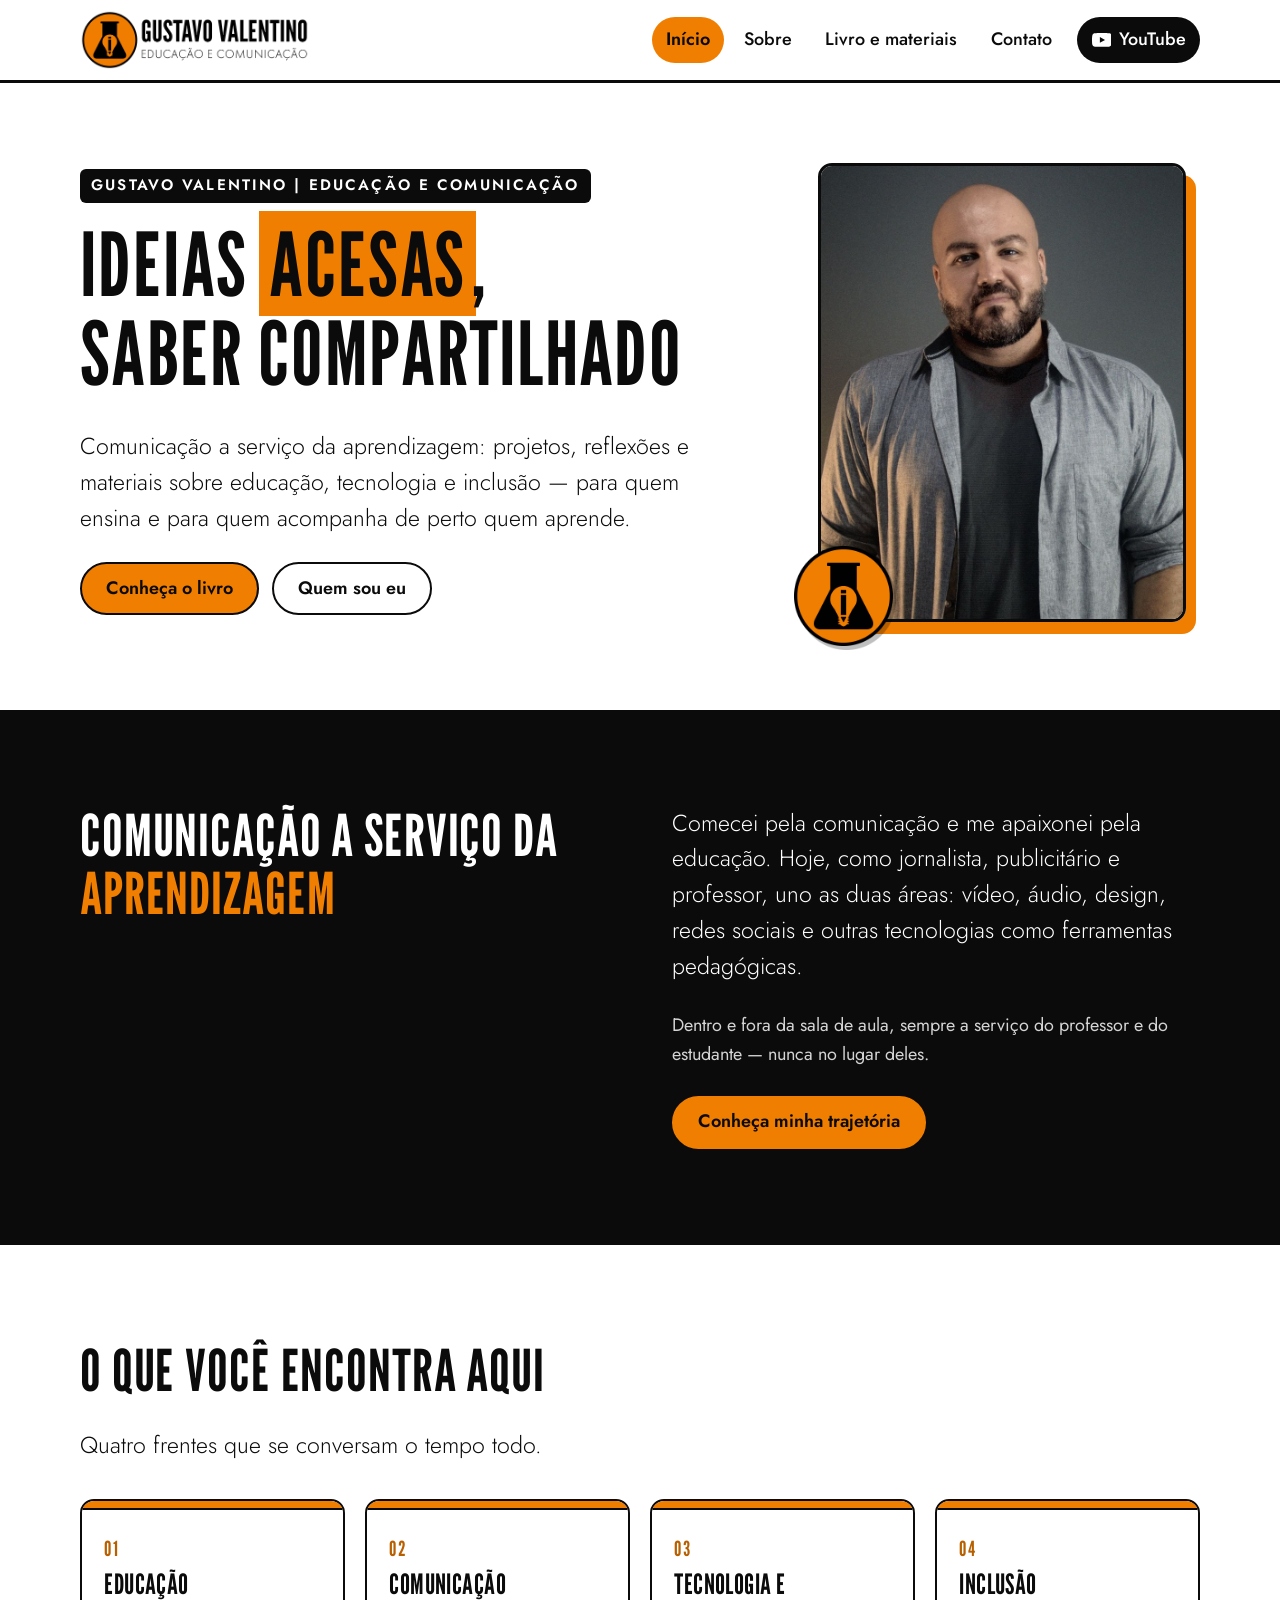
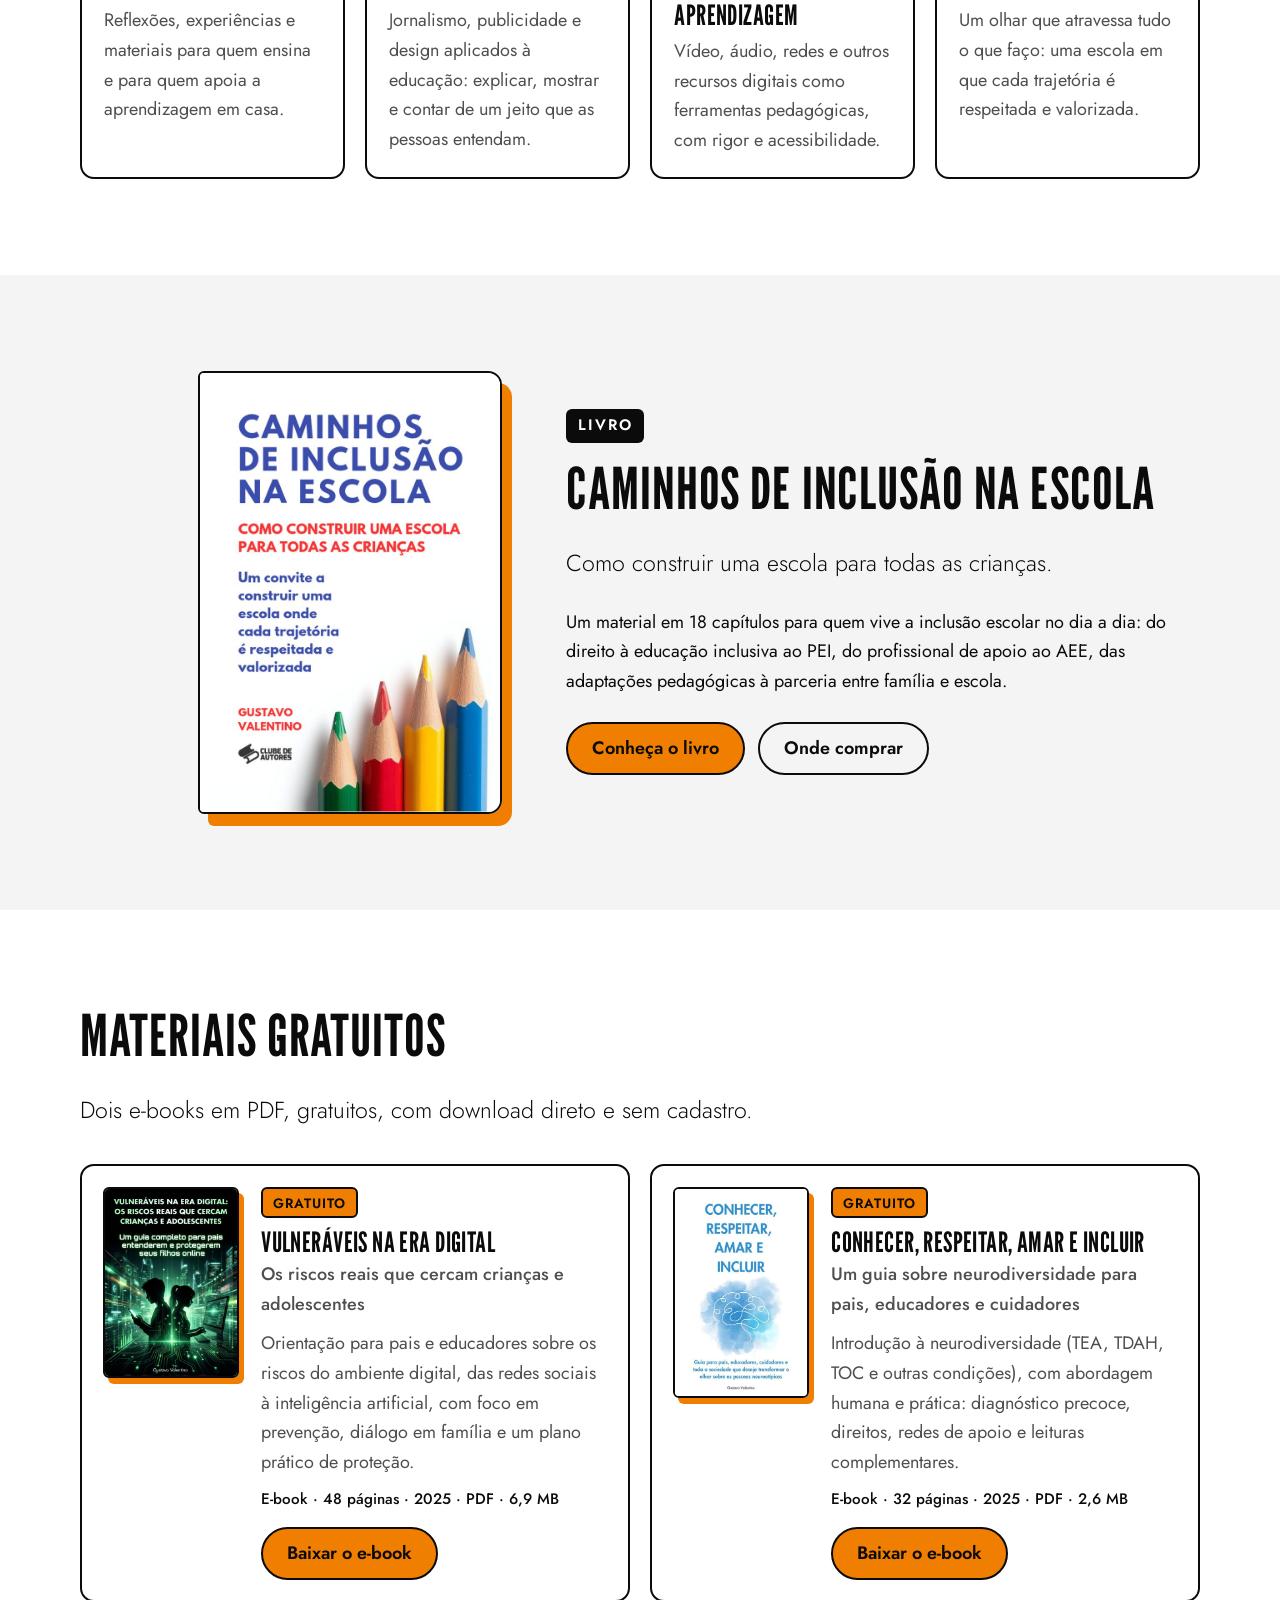
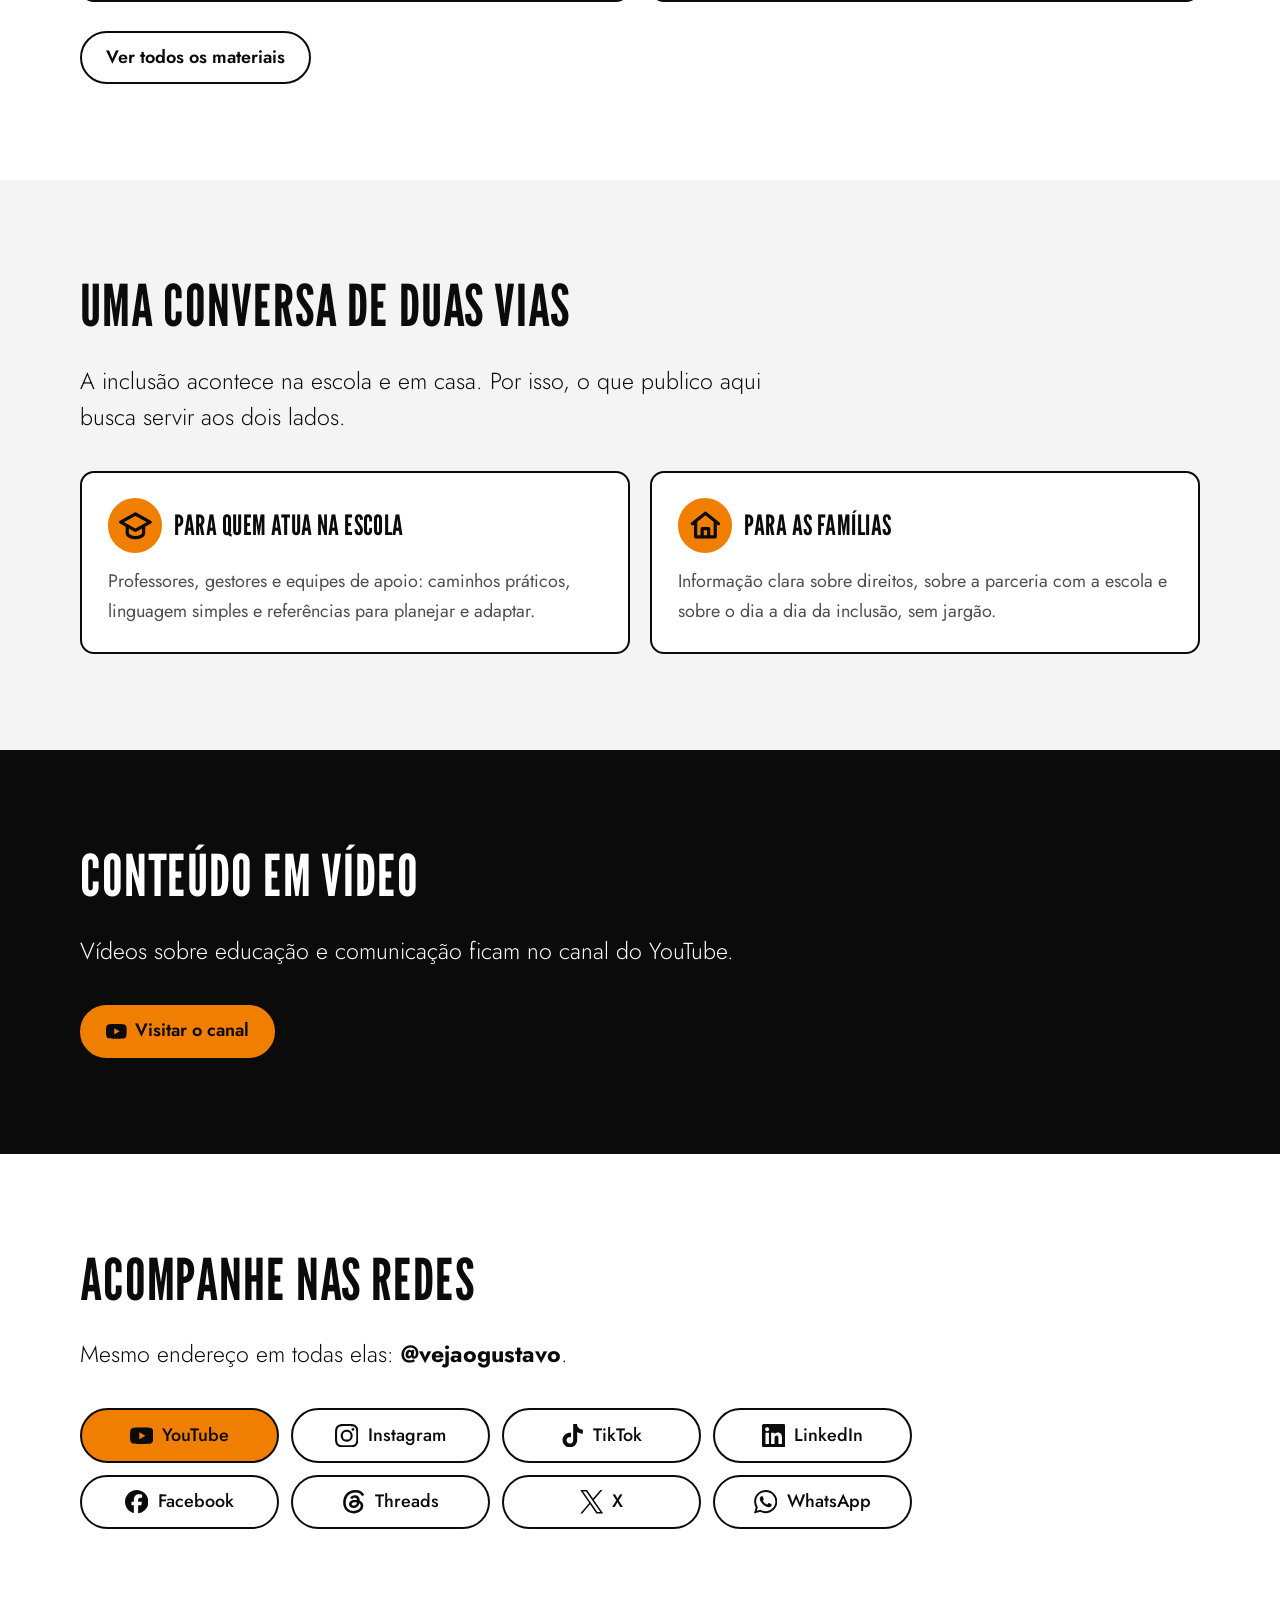
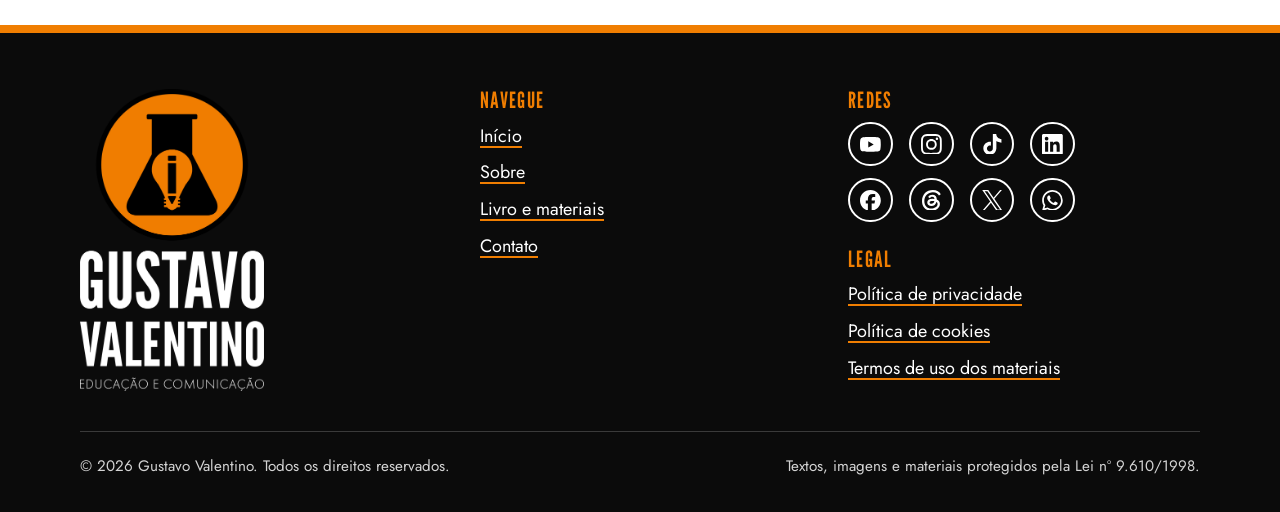
==== commit 0f43b581: "Add files via upload" ====
--- a/index.html
+++ b/index.html
@@ -25,8 +25,7 @@
 <a class="skip" href="#conteudo">Pular para o conteúdo</a>
 <header class="site-header"><div class="wrap">
 <a class="brand" href="index.html">
-<img src="assets/img/icone-96.png" width="48" height="48" alt="">
-<span><span class="brand-name">Gustavo Valentino</span><span class="brand-sub">Educação e Comunicação</span><span class="sr-only"> — página inicial</span></span></a>
+<img src="assets/img/logo-horizontal.png" width="1000" height="259" alt="Gustavo Valentino — Educação e Comunicação"><span class="sr-only"> — página inicial</span></a>
 <button class="nav-toggle" type="button" aria-expanded="false" aria-controls="menu">Menu</button>
 <nav class="main-nav" id="menu" aria-label="Principal"><ul><li><a href="index.html" aria-current="page">Início</a></li><li><a href="sobre.html">Sobre</a></li><li><a href="materiais.html">Livro e materiais</a></li><li><a href="contato.html">Contato</a></li><li class="nav-yt"><a href="https://www.youtube.com/@vejaogustavo" target="_blank" rel="noopener noreferrer"><svg viewBox="0 0 24 24" aria-hidden="true" focusable="false"><path d="M23.498 6.186a3.016 3.016 0 0 0-2.122-2.136C19.505 3.545 12 3.545 12 3.545s-7.505 0-9.377.505A3.017 3.017 0 0 0 .502 6.186C0 8.07 0 12 0 12s0 3.93.502 5.814a3.016 3.016 0 0 0 2.122 2.136c1.871.505 9.376.505 9.376.505s7.505 0 9.377-.505a3.015 3.015 0 0 0 2.122-2.136C24 15.93 24 12 24 12s0-3.93-.502-5.814zM9.545 15.568V8.432L15.818 12l-6.273 3.568z"/></svg><span>YouTube</span><span class="sr-only"> (abre em nova aba)</span></a></li></ul></nav>
 </div></header>
@@ -40,8 +39,8 @@
 <div class="actions"><a class="btn" href="materiais.html#livro">Conheça o livro</a><a class="btn btn--ghost" href="sobre.html">Quem sou eu</a></div>
 </div>
 <figure class="portrait"><img src="assets/img/foto-hero.jpg" width="800" height="1000" fetchpriority="high"
-alt="Gustavo Valentino sorrindo, de camiseta preta, em seu estúdio, com câmeras, livros e equipamentos de áudio ao fundo">
-<img class="badge" src="assets/img/simbolo-480.png" width="104" height="104" alt=""><figcaption class="photo-note">Imagem criada com apoio de IA</figcaption></figure>
+alt="Retrato de Gustavo Valentino, de barba, com camisa cinza de mangas dobradas sobre camiseta escura, diante de um fundo cinza">
+<img class="badge" src="assets/img/simbolo-480.png" width="104" height="104" alt=""></figure>
 </div></section>
 
 <section class="band band--dark" aria-labelledby="tese"><div class="wrap thesis">
@@ -74,14 +73,14 @@
 
 <section class="band" aria-labelledby="gratis"><div class="wrap">
 <div class="section-head"><h2 id="gratis">Materiais gratuitos</h2>
-<p class="lead">Dois e-books em PDF, gratuitos e sem cadastro neste site.</p></div>
+<p class="lead">Dois e-books em PDF, gratuitos, com download direto e sem cadastro.</p></div>
 <div class="grid grid--2"><article class="ebook"><img src="assets/img/ebook-vulneraveis.jpg" width="400" height="566" loading="lazy" alt="Capa do e-book Vulneráveis na Era Digital">
 <div><span class="tag">Gratuito</span><h3>Vulneráveis na Era Digital</h3><p class="sub">Os riscos reais que cercam crianças e adolescentes</p><p>Orientação para pais e educadores sobre os riscos do ambiente digital, das redes sociais à inteligência artificial, com foco em prevenção, diálogo em família e um plano prático de proteção.</p>
-<p class="meta">E-book · 48 páginas · 2025 · PDF</p>
-<div class="actions"><a class="btn" href="https://1drv.ms/b/c/e10b52c0c3fc4f12/IQBhsO8kbQtLQp0dW6MiyUckAR2NL2F_6q3m6n0U9uH0zHI?e=iRGzfK" target="_blank" rel="noopener noreferrer">Baixar o e-book<span class="sr-only"> (abre em nova aba)</span></a></div></div></article><article class="ebook"><img src="assets/img/ebook-neurodiversidade.jpg" width="400" height="625" loading="lazy" alt="Capa do e-book Conhecer, Respeitar, Amar e Incluir">
+<p class="meta">E-book · 48 páginas · 2025 · PDF · 6,9 MB</p>
+<div class="actions"><a class="btn" href="assets/ebooks/vulneraveis-na-era-digital-gustavo-valentino.pdf" download>Baixar o e-book<span class="sr-only"> Vulneráveis na Era Digital (PDF, 6,9 MB)</span></a></div></div></article><article class="ebook"><img src="assets/img/ebook-neurodiversidade.jpg" width="400" height="625" loading="lazy" alt="Capa do e-book Conhecer, Respeitar, Amar e Incluir">
 <div><span class="tag">Gratuito</span><h3>Conhecer, Respeitar, Amar e Incluir</h3><p class="sub">Um guia sobre neurodiversidade para pais, educadores e cuidadores</p><p>Introdução à neurodiversidade (TEA, TDAH, TOC e outras condições), com abordagem humana e prática: diagnóstico precoce, direitos, redes de apoio e leituras complementares.</p>
-<p class="meta">E-book · 32 páginas · 2025 · PDF</p>
-<div class="actions"><a class="btn" href="https://1drv.ms/b/c/e10b52c0c3fc4f12/IQAElxmrq5mbTqKfB9W21Jl1ASqBWs_VGqNH9rXu6vkFFI8?e=fyyWu5" target="_blank" rel="noopener noreferrer">Baixar o e-book<span class="sr-only"> (abre em nova aba)</span></a></div></div></article></div>
+<p class="meta">E-book · 32 páginas · 2025 · PDF · 2,6 MB</p>
+<div class="actions"><a class="btn" href="assets/ebooks/conhecer-respeitar-amar-e-incluir-gustavo-valentino.pdf" download>Baixar o e-book<span class="sr-only"> Conhecer, Respeitar, Amar e Incluir (PDF, 2,6 MB)</span></a></div></div></article></div>
 <div class="actions"><a class="btn btn--ghost" href="materiais.html#gratuitos">Ver todos os materiais</a></div>
 </div></section>
 
@@ -108,14 +107,12 @@
 </main>
 <footer class="site-footer"><div class="wrap">
 <div class="foot-grid">
-<div><div class="foot-brand"><img src="assets/img/icone-192.png" width="58" height="58" alt="">
-<span><span class="brand-name">Gustavo Valentino</span><span class="brand-sub">Educação e Comunicação</span></span></div>
-<p class="foot-tag">Ideias acesas, saber compartilhado</p></div>
+<div class="foot-logo"><img src="assets/img/logo-vertical.png" width="900" height="1479" alt="Gustavo Valentino — Educação e Comunicação" loading="lazy"></div>
 <div><h2>Navegue</h2><ul class="links">
 <li><a href="index.html">Início</a></li><li><a href="sobre.html">Sobre</a></li>
 <li><a href="materiais.html">Livro e materiais</a></li><li><a href="contato.html">Contato</a></li></ul></div>
 <div><h2>Redes</h2><ul class="foot-social"><li><a href="https://www.youtube.com/@vejaogustavo" target="_blank" rel="noopener noreferrer"><svg viewBox="0 0 24 24" aria-hidden="true" focusable="false"><path d="M23.498 6.186a3.016 3.016 0 0 0-2.122-2.136C19.505 3.545 12 3.545 12 3.545s-7.505 0-9.377.505A3.017 3.017 0 0 0 .502 6.186C0 8.07 0 12 0 12s0 3.93.502 5.814a3.016 3.016 0 0 0 2.122 2.136c1.871.505 9.376.505 9.376.505s7.505 0 9.377-.505a3.015 3.015 0 0 0 2.122-2.136C24 15.93 24 12 24 12s0-3.93-.502-5.814zM9.545 15.568V8.432L15.818 12l-6.273 3.568z"/></svg><span class="sr-only">YouTube (abre em nova aba)</span></a></li><li><a href="https://www.instagram.com/vejaogustavo" target="_blank" rel="noopener noreferrer"><svg viewBox="0 0 24 24" aria-hidden="true" focusable="false"><path d="M7.0301.084c-1.2768.0602-2.1487.264-2.911.5634-.7888.3075-1.4575.72-2.1228 1.3877-.6652.6677-1.075 1.3368-1.3802 2.127-.2954.7638-.4956 1.6365-.552 2.914-.0564 1.2775-.0689 1.6882-.0626 4.947.0062 3.2586.0206 3.6671.0825 4.9473.061 1.2765.264 2.1482.5635 2.9107.308.7889.72 1.4573 1.388 2.1228.6679.6655 1.3365 1.0743 2.1285 1.38.7632.295 1.6361.4961 2.9134.552 1.2773.056 1.6884.069 4.9462.0627 3.2578-.0062 3.668-.0207 4.9478-.0814 1.28-.0607 2.147-.2652 2.9098-.5633.7889-.3086 1.4578-.72 2.1228-1.3881.665-.6682 1.0745-1.3378 1.3795-2.1284.2957-.7632.4966-1.636.552-2.9124.056-1.2809.0692-1.6898.063-4.948-.0063-3.2583-.021-3.6668-.0817-4.9465-.0607-1.2797-.264-2.1487-.5633-2.9117-.3084-.7889-.72-1.4568-1.3876-2.1228C21.2982 1.33 20.628.9208 19.8378.6165 19.074.321 18.2017.1197 16.9244.0645 15.6471.0093 15.236-.005 11.977.0014 8.718.0076 8.31.0215 7.0301.0839m.1402 21.6932c-1.17-.0509-1.8053-.2453-2.2287-.408-.5606-.216-.96-.4771-1.3819-.895-.422-.4178-.6811-.8186-.9-1.378-.1644-.4234-.3624-1.058-.4171-2.228-.0595-1.2645-.072-1.6442-.079-4.848-.007-3.2037.0053-3.583.0607-4.848.05-1.169.2456-1.805.408-2.2282.216-.5613.4762-.96.895-1.3816.4188-.4217.8184-.6814 1.3783-.9003.423-.1651 1.0575-.3614 2.227-.4171 1.2655-.06 1.6447-.072 4.848-.079 3.2033-.007 3.5835.005 4.8495.0608 1.169.0508 1.8053.2445 2.228.408.5608.216.96.4754 1.3816.895.4217.4194.6816.8176.9005 1.3787.1653.4217.3617 1.056.4169 2.2263.0602 1.2655.0739 1.645.0796 4.848.0058 3.203-.0055 3.5834-.061 4.848-.051 1.17-.245 1.8055-.408 2.2294-.216.5604-.4763.96-.8954 1.3814-.419.4215-.8181.6811-1.3783.9-.4224.1649-1.0577.3617-2.2262.4174-1.2656.0595-1.6448.072-4.8493.079-3.2045.007-3.5825-.006-4.848-.0608M16.953 5.5864A1.44 1.44 0 1 0 18.39 4.144a1.44 1.44 0 0 0-1.437 1.4424M5.8385 12.012c.0067 3.4032 2.7706 6.1557 6.173 6.1493 3.4026-.0065 6.157-2.7701 6.1506-6.1733-.0065-3.4032-2.771-6.1565-6.174-6.1498-3.403.0067-6.156 2.771-6.1496 6.1738M8 12.0077a4 4 0 1 1 4.008 3.9921A3.9996 3.9996 0 0 1 8 12.0077"/></svg><span class="sr-only">Instagram (abre em nova aba)</span></a></li><li><a href="https://www.tiktok.com/@vejaogustavo" target="_blank" rel="noopener noreferrer"><svg viewBox="0 0 24 24" aria-hidden="true" focusable="false"><path d="M12.525.02c1.31-.02 2.61-.01 3.91-.02.08 1.53.63 3.09 1.75 4.17 1.12 1.11 2.7 1.62 4.24 1.79v4.03c-1.44-.05-2.89-.35-4.2-.97-.57-.26-1.1-.59-1.62-.93-.01 2.92.01 5.84-.02 8.75-.08 1.4-.54 2.79-1.35 3.94-1.31 1.92-3.58 3.17-5.91 3.21-1.43.08-2.86-.31-4.08-1.03-2.02-1.19-3.44-3.37-3.65-5.71-.02-.5-.03-1-.01-1.49.18-1.9 1.12-3.72 2.58-4.96 1.66-1.44 3.98-2.13 6.15-1.72.02 1.48-.04 2.96-.04 4.44-.99-.32-2.15-.23-3.02.37-.63.41-1.11 1.04-1.36 1.75-.21.51-.15 1.07-.14 1.61.24 1.64 1.82 3.02 3.5 2.87 1.12-.01 2.19-.66 2.77-1.61.19-.33.4-.67.41-1.06.1-1.79.06-3.57.07-5.36.01-4.03-.01-8.05.02-12.07z"/></svg><span class="sr-only">TikTok (abre em nova aba)</span></a></li><li><a href="https://www.linkedin.com/company/vejaogustavo" target="_blank" rel="noopener noreferrer"><svg viewBox="0 0 24 24" aria-hidden="true" focusable="false"><path d="M20.447 20.452h-3.554v-5.569c0-1.328-.027-3.037-1.852-3.037-1.853 0-2.136 1.445-2.136 2.939v5.667H9.351V9h3.414v1.561h.046c.477-.9 1.637-1.85 3.37-1.85 3.601 0 4.267 2.37 4.267 5.455v6.286zM5.337 7.433c-1.144 0-2.063-.926-2.063-2.065 0-1.138.92-2.063 2.063-2.063 1.14 0 2.064.925 2.064 2.063 0 1.139-.925 2.065-2.064 2.065zm1.782 13.019H3.555V9h3.564v11.452zM22.225 0H1.771C.792 0 0 .774 0 1.729v20.542C0 23.227.792 24 1.771 24h20.451C23.2 24 24 23.227 24 22.271V1.729C24 .774 23.2 0 22.222 0h.003z"/></svg><span class="sr-only">LinkedIn (abre em nova aba)</span></a></li><li><a href="https://www.facebook.com/vejaogustavo" target="_blank" rel="noopener noreferrer"><svg viewBox="0 0 24 24" aria-hidden="true" focusable="false"><path d="M9.101 23.691v-7.98H6.627v-3.667h2.474v-1.58c0-4.085 1.848-5.978 5.858-5.978.401 0 .955.042 1.468.103a8.68 8.68 0 0 1 1.141.195v3.325a8.623 8.623 0 0 0-.653-.036 26.805 26.805 0 0 0-.733-.009c-.707 0-1.259.096-1.675.309a1.686 1.686 0 0 0-.679.622c-.258.42-.374.995-.374 1.752v1.297h3.919l-.386 2.103-.287 1.564h-3.246v8.245C19.396 23.238 24 18.179 24 12.044c0-6.627-5.373-12-12-12s-12 5.373-12 12c0 5.628 3.874 10.35 9.101 11.647Z"/></svg><span class="sr-only">Facebook (abre em nova aba)</span></a></li><li><a href="https://www.threads.com/@vejaogustavo" target="_blank" rel="noopener noreferrer"><svg viewBox="0 0 24 24" aria-hidden="true" focusable="false"><path d="M18.263 11.097c-.03-3.486-1.92-5.586-5.111-5.586-2.13 0-3.922.963-4.863 2.499l2.062 1.438c.535-.843 1.272-1.543 2.628-1.543 1.528 0 2.318.85 2.544 2.431a15 15 0 0 0-2.236-.173c-4.125 0-6.068 1.867-6.068 4.336s1.943 3.99 4.804 3.99c3.139 0 5.013-2.115 5.781-4.735.798.361 1.348 1.204 1.348 2.47 0 3.387-3.907 5.232-7.22 5.232-4.885 0-8.077-3.207-8.077-8.424 0-6.392 4.223-10.487 9.9-10.487 3.808 0 5.69 1.671 6.97 3.914l2.108-1.475C21.44 2.078 18.331 0 13.663 0 6.227 0 1.168 5.277 1.168 12.934c0 7 4.953 11.066 10.856 11.066 4.878 0 9.809-2.846 9.809-7.716 0-2.545-1.46-4.231-3.569-5.187m-6.33 4.855c-1.077 0-2.026-.512-2.026-1.453 0-1.483 1.822-1.934 3.606-1.934.678 0 1.34.045 1.927.173-.422 1.927-1.671 3.215-3.508 3.214Z"/></svg><span class="sr-only">Threads (abre em nova aba)</span></a></li><li><a href="https://x.com/vejaogustavo" target="_blank" rel="noopener noreferrer"><svg viewBox="0 0 24 24" aria-hidden="true" focusable="false"><path d="M14.234 10.162 22.977 0h-2.072l-7.591 8.824L7.251 0H.258l9.168 13.343L.258 24H2.33l8.016-9.318L16.749 24h6.993zm-2.837 3.299-.929-1.329L3.076 1.56h3.182l5.965 8.532.929 1.329 7.754 11.09h-3.182z"/></svg><span class="sr-only">X (abre em nova aba)</span></a></li><li><a href="https://wa.me/5521988305319" target="_blank" rel="noopener noreferrer"><svg viewBox="0 0 24 24" aria-hidden="true" focusable="false"><path d="M17.472 14.382c-.297-.149-1.758-.867-2.03-.967-.273-.099-.471-.148-.67.15-.197.297-.767.966-.94 1.164-.173.199-.347.223-.644.075-.297-.15-1.255-.463-2.39-1.475-.883-.788-1.48-1.761-1.653-2.059-.173-.297-.018-.458.13-.606.134-.133.298-.347.446-.52.149-.174.198-.298.298-.497.099-.198.05-.371-.025-.52-.075-.149-.669-1.612-.916-2.207-.242-.579-.487-.5-.669-.51-.173-.008-.371-.01-.57-.01-.198 0-.52.074-.792.372-.272.297-1.04 1.016-1.04 2.479 0 1.462 1.065 2.875 1.213 3.074.149.198 2.096 3.2 5.077 4.487.709.306 1.262.489 1.694.625.712.227 1.36.195 1.871.118.571-.085 1.758-.719 2.006-1.413.248-.694.248-1.289.173-1.413-.074-.124-.272-.198-.57-.347m-5.421 7.403h-.004a9.87 9.87 0 01-5.031-1.378l-.361-.214-3.741.982.998-3.648-.235-.374a9.86 9.86 0 01-1.51-5.26c.001-5.45 4.436-9.884 9.888-9.884 2.64 0 5.122 1.03 6.988 2.898a9.825 9.825 0 012.893 6.994c-.003 5.45-4.437 9.884-9.885 9.884m8.413-18.297A11.815 11.815 0 0012.05 0C5.495 0 .16 5.335.157 11.892c0 2.096.547 4.142 1.588 5.945L.057 24l6.305-1.654a11.882 11.882 0 005.683 1.448h.005c6.554 0 11.89-5.335 11.893-11.893a11.821 11.821 0 00-3.48-8.413Z"/></svg><span class="sr-only">WhatsApp (abre em nova aba)</span></a></li></ul>
-<h2 style="margin-top:1.4rem">Legal</h2><ul class="links">
+<h2 class="foot-legal">Legal</h2><ul class="links">
 <li><a href="privacidade.html">Política de privacidade</a></li><li><a href="cookies.html">Política de cookies</a></li>
 <li><a href="termos-materiais.html">Termos de uso dos materiais</a></li></ul></div>
 </div>
--- a/assets/css/style.css
+++ b/assets/css/style.css
@@ -36,12 +36,10 @@
 
 /* Cabeçalho */
 .site-header{position:sticky;top:0;z-index:50;background:rgba(255,255,255,.97);border-bottom:3px solid var(--black)}
-.site-header .wrap{display:flex;align-items:center;justify-content:space-between;gap:1rem;min-height:4.5rem}
-.brand{display:flex;align-items:center;gap:.8rem;text-decoration:none}
+.site-header .wrap{display:flex;align-items:center;justify-content:space-between;gap:1rem;min-height:5rem}
+.brand{display:flex;align-items:center;text-decoration:none}
 .brand:hover{background:none}
-.brand img{width:3rem;height:3rem;display:block}
-.brand-name{display:block;font-family:var(--head);font-size:1.75rem;line-height:1;letter-spacing:.03em;text-transform:uppercase}
-.brand-sub{display:block;font-size:.72rem;font-weight:500;letter-spacing:.16em;text-transform:uppercase;line-height:1.2;margin-top:.2rem;color:var(--gray-text)}
+.brand img{height:3.7rem;width:auto;display:block}
 .nav-toggle{display:none;font:inherit;font-weight:600;background:var(--black);color:var(--white);border:0;border-radius:999px;padding:.55rem 1.1rem;cursor:pointer}
 .main-nav ul{display:flex;gap:.3rem;margin:0;padding:0;list-style:none;align-items:center}
 .main-nav a{display:block;text-decoration:none;font-weight:500;padding:.5rem .9rem;border-radius:999px}
@@ -50,7 +48,7 @@
 .main-nav .nav-yt a{background:var(--black);color:var(--white);display:inline-flex;gap:.45rem;align-items:center;margin-left:.4rem}
 .main-nav .nav-yt a:hover{background:var(--orange);color:var(--black)}
 .main-nav .nav-yt svg{width:1.1em;height:1.1em;fill:currentColor}
-@media (max-width:480px){.brand-sub{letter-spacing:.08em;font-size:.68rem}}
+@media (max-width:480px){.brand img{height:3rem}}
 @media (max-width:860px){
   .js .nav-toggle{display:inline-block}
   .js .main-nav{display:none;position:absolute;left:0;right:0;top:100%;background:var(--white);border-bottom:3px solid var(--black);padding:.8rem 1.25rem 1.2rem}
@@ -94,7 +92,7 @@
 .portrait{position:relative;margin:0;justify-self:center;width:min(100%,23rem)}
 .portrait>img:first-child{display:block;width:100%;height:auto;border:3px solid var(--black);border-radius:var(--radius);box-shadow:10px 12px 0 var(--orange)}
 .portrait .badge{position:absolute;left:-1.5rem;bottom:-1.5rem;width:6.2rem;height:6.2rem;filter:drop-shadow(3px 4px 0 rgba(0,0,0,.25))}
-.photo-note{font-size:.9rem;color:var(--gray-text);margin-top:.9rem}
+.photo-note{font-size:.72rem;letter-spacing:.01em;color:var(--gray-text);margin-top:.9rem}
 @media (max-width:860px){.hero .wrap{grid-template-columns:1fr}.portrait{order:-1;width:min(72%,17rem);justify-self:start;margin:0 0 2rem 1.2rem}}
 
 /* Grades e cartões */
@@ -147,7 +145,10 @@
 .way p{margin:0;color:var(--gray-text)}
 
 /* Redes */
-.socials{display:flex;flex-wrap:wrap;gap:.75rem;margin:0;padding:0;list-style:none}
+.socials{display:grid;grid-template-columns:repeat(4,1fr);gap:.75rem;max-width:52rem;margin:0;padding:0;list-style:none}
+.socials li{display:flex}
+.socials .chip{flex:1;justify-content:center}
+@media (max-width:720px){.socials{grid-template-columns:repeat(2,1fr)}}
 .chip{display:inline-flex;align-items:center;gap:.6rem;text-decoration:none;font-weight:500;padding:.65rem 1.1rem;border:2px solid var(--black);border-radius:999px;background:var(--white);color:var(--black)}
 .chip svg{width:1.3em;height:1.3em;fill:currentColor;flex:none}
 .chip:hover{background:var(--orange);color:var(--black)}
@@ -173,6 +174,7 @@
 .side h2{font-size:2rem;margin-top:0}
 .side ul{margin:0;padding-left:1.2rem}
 .side li{margin:.3rem 0}
+.side p{margin:.2rem 0 0;line-height:1.55}
 .signature{display:block;width:min(100%,18rem);margin:2.2rem 0 .3rem}
 .note{border-left:6px solid var(--orange);background:var(--gray-bg);padding:1rem 1.2rem;border-radius:0 var(--radius) var(--radius) 0;margin:1.6rem 0}
 .note p{margin:0}
@@ -182,17 +184,15 @@
 .site-footer{background:var(--black);color:var(--white);padding:3.5rem 0 2rem;border-top:8px solid var(--orange)}
 .site-footer a{text-decoration-color:var(--orange)}
 .site-footer a:hover{color:var(--black)}
-.foot-grid{display:grid;grid-template-columns:1.4fr 1fr 1fr;gap:2rem}
-@media (max-width:860px){.foot-grid{grid-template-columns:1fr}}
-.foot-brand{display:flex;gap:.9rem;align-items:center;margin-bottom:1rem}
-.foot-brand img{width:3.6rem;height:3.6rem}
-.foot-brand .brand-name{font-size:2rem}
-.foot-brand .brand-sub{color:#D4D4D4}
-.foot-tag{font-weight:300;font-size:1.2rem;margin:0 0 1rem}
+.foot-grid{display:grid;grid-template-columns:1.1fr 1fr 1.1fr;gap:2rem 3rem}
+.foot-logo{position:relative;min-height:15rem}
+.foot-logo img{position:absolute;inset:0;width:100%;height:100%;object-fit:contain;object-position:left top}
+@media (max-width:860px){.foot-grid{grid-template-columns:1fr}.foot-logo{height:15rem;min-height:0}}
 .site-footer h2{font-size:1.4rem;color:var(--orange);margin-bottom:.6rem;letter-spacing:.06em}
 .site-footer ul.links{margin:0;padding:0;list-style:none}
-.site-footer ul.links li{margin:.35rem 0}
-.foot-social{display:flex;flex-wrap:wrap;gap:.6rem;margin:0;padding:0;list-style:none}
+.site-footer ul.links li{margin:.45rem 0}
+.site-footer .foot-legal{margin-top:1.6rem}
+.foot-social{display:grid;grid-template-columns:repeat(4,2.8rem);gap:.7rem 1rem;margin:0;padding:0;list-style:none}
 .foot-social a{display:grid;place-items:center;width:2.8rem;height:2.8rem;border:2px solid var(--white);border-radius:50%;color:var(--white)}
 .foot-social a:hover{background:var(--orange);border-color:var(--orange);color:var(--black)}
 .foot-social svg{width:1.3rem;height:1.3rem;fill:currentColor}
@@ -224,3 +224,31 @@
 
 .fine{font-size:.95rem;line-height:1.5;color:var(--gray-text);margin:.5rem 0 .7rem}
 .portrait .photo-note{text-align:right;margin:1.1rem 0 0 4.8rem}
+
+/* v8: mensagem sob o download, "Como citar", páginas legais em blocos, listas simples nos cartões */
+.ebook .share{font-size:.95rem;line-height:1.5;margin:.9rem 0 0;color:var(--black)}
+.ebook details.cite{margin-top:.9rem;padding:.1rem 1rem}
+.ebook details.cite summary{padding:.6rem 0;font-size:1rem}
+.ebook details.cite p{margin:0 0 .6rem;color:var(--black);font-size:.95rem;line-height:1.5}
+.ebook details.cite .fine{color:var(--gray-text);font-size:.88rem}
+.card ul.plain{list-style:none;margin:0;padding:0}
+.card ul.plain li{margin:.45rem 0;padding-left:1rem;position:relative;color:var(--gray-text);line-height:1.5}
+.card ul.plain li::before{content:"";position:absolute;left:0;top:.62em;width:.42rem;height:.42rem;border-radius:50%;background:var(--orange)}
+.card .fine{margin:.8rem 0 0}
+.summary{border:2px solid var(--black);border-left:8px solid var(--orange);border-radius:var(--radius);background:var(--gray-bg);padding:1.3rem 1.5rem 1.2rem;margin:0 0 1.6rem}
+.summary h2{font-size:2rem;margin:0 0 .4rem}
+.summary p,.summary ul{margin:0}
+.summary ul{padding-left:1.2rem}
+.summary li{margin:.3rem 0}
+.summary li::marker{color:var(--orange-dark);font-weight:700}
+.legal-grid{display:grid;grid-template-columns:repeat(2,1fr);gap:1.25rem}
+@media (max-width:760px){.legal-grid{grid-template-columns:1fr}}
+.lcard{position:relative;overflow:hidden;background:var(--white);border:2px solid var(--black);border-radius:var(--radius);padding:1.9rem 1.5rem 1.3rem}
+.lcard::before{content:"";position:absolute;left:0;right:0;top:0;height:9px;background:var(--orange);border-bottom:2px solid var(--black)}
+.lcard .num{font-family:var(--head);font-size:1.3rem;color:var(--orange-dark);letter-spacing:.06em;display:block;margin-bottom:.2rem}
+.lcard h2{font-size:1.9rem;line-height:1.05;margin:0 0 .6rem}
+.lcard p{margin:0 0 .8rem}
+.lcard>*:last-child{margin-bottom:0}
+.lcard ul{margin:0;padding-left:1.2rem}
+.lcard li{margin:.35rem 0}
+.lcard li::marker{color:var(--orange-dark);font-weight:700}
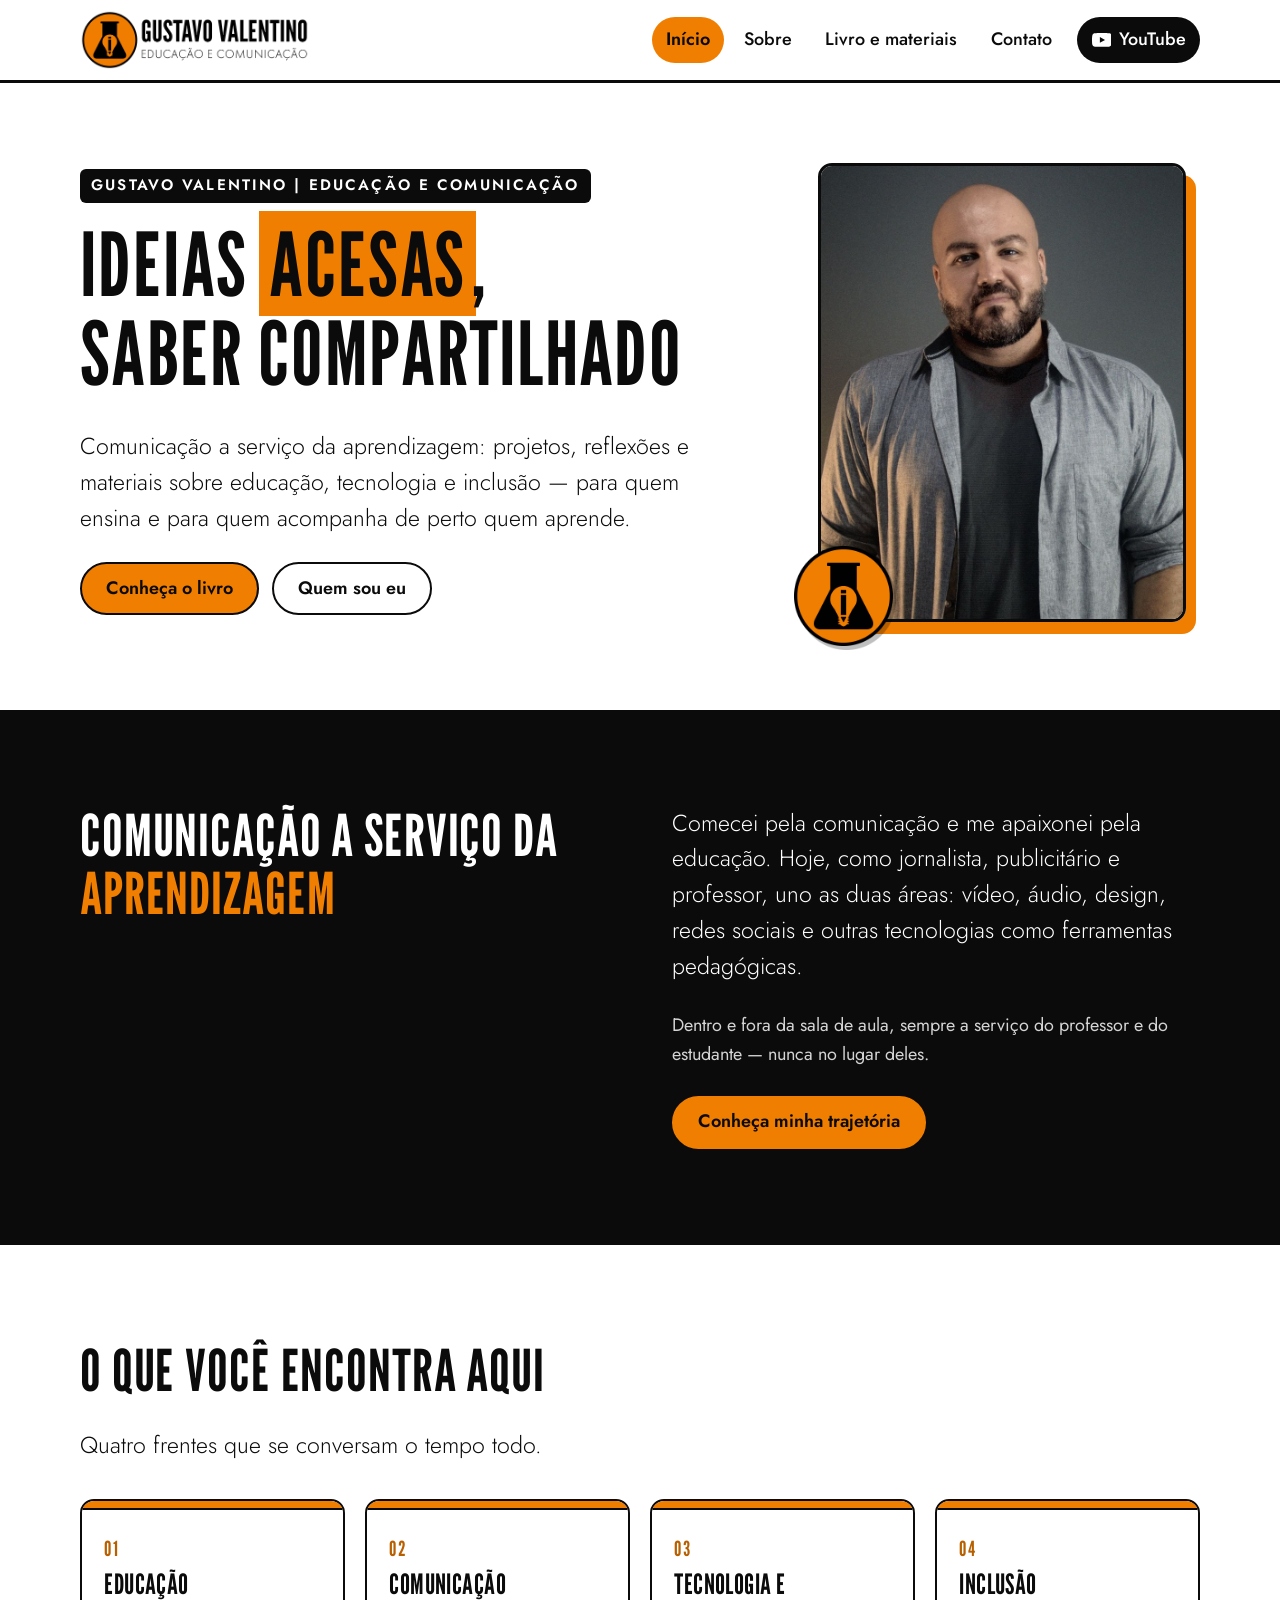
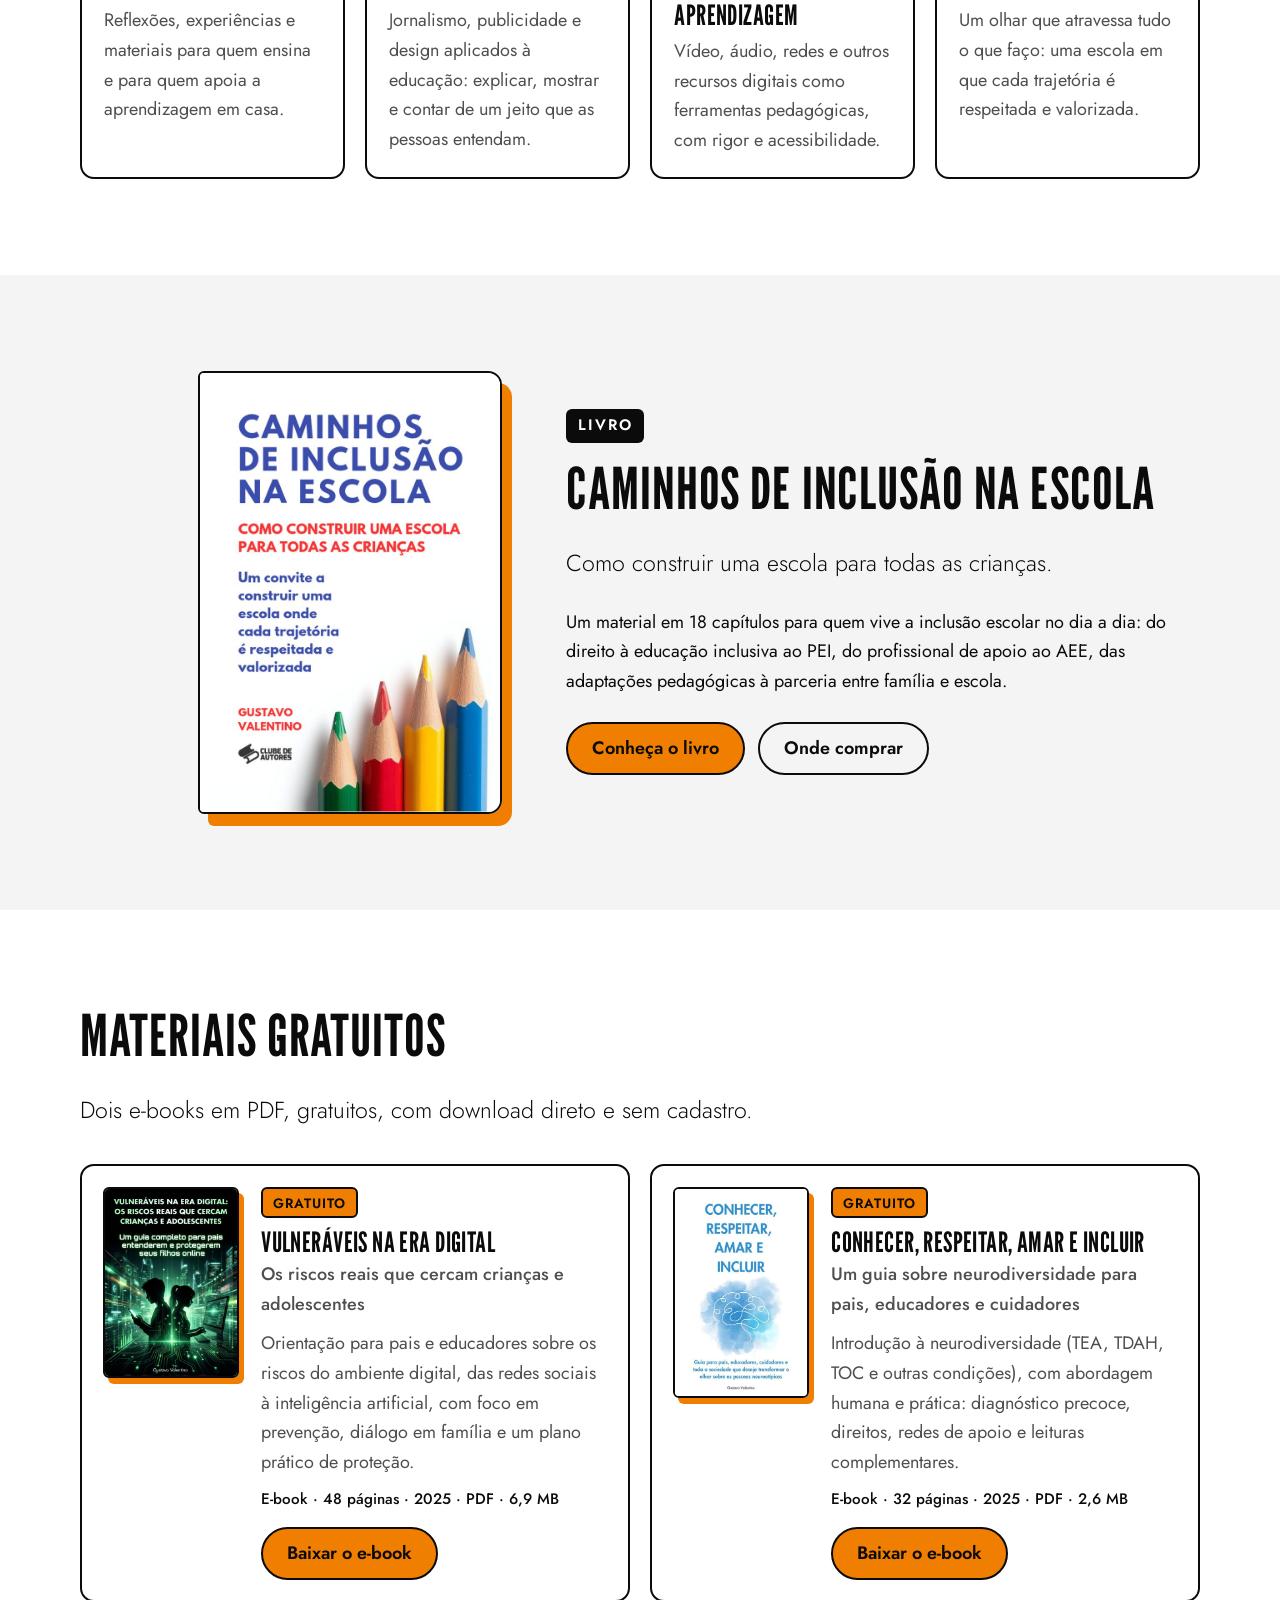
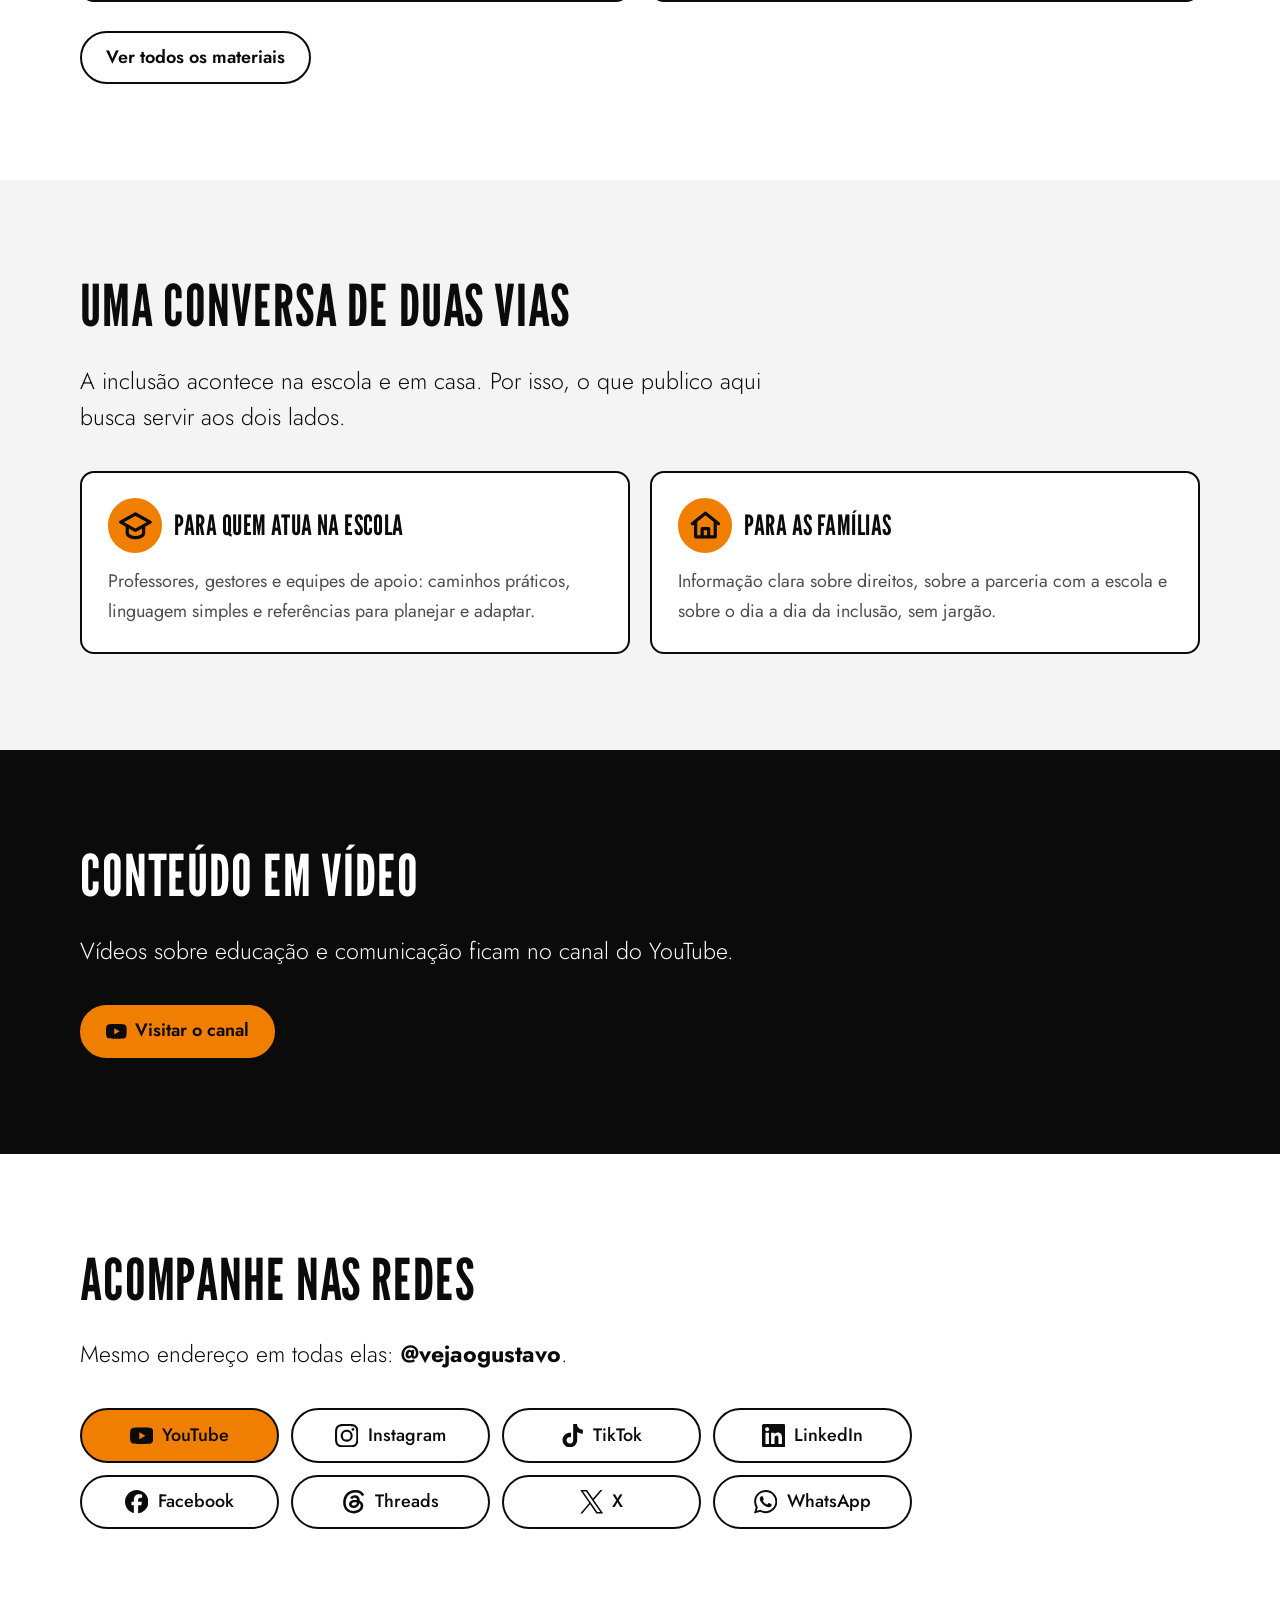
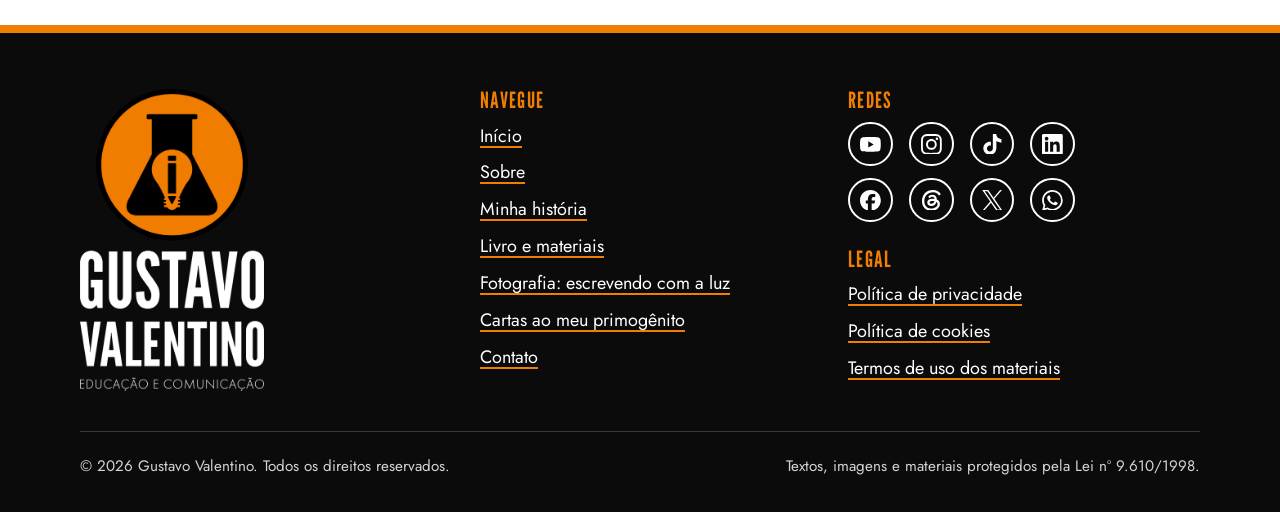
==== commit f37b26f9: "Add files via upload" ====
--- a/index.html
+++ b/index.html
@@ -109,8 +109,9 @@
 <div class="foot-grid">
 <div class="foot-logo"><img src="assets/img/logo-vertical.png" width="900" height="1479" alt="Gustavo Valentino — Educação e Comunicação" loading="lazy"></div>
 <div><h2>Navegue</h2><ul class="links">
-<li><a href="index.html">Início</a></li><li><a href="sobre.html">Sobre</a></li>
-<li><a href="materiais.html">Livro e materiais</a></li><li><a href="contato.html">Contato</a></li></ul></div>
+<li><a href="index.html">Início</a></li><li><a href="sobre.html">Sobre</a></li><li><a href="minha-historia.html">Minha história</a></li>
+<li><a href="materiais.html">Livro e materiais</a></li><li><a href="fotografia.html">Fotografia: escrevendo com a luz</a></li>
+<li><a href="cartas.html">Cartas ao meu primogênito</a></li><li><a href="contato.html">Contato</a></li></ul></div>
 <div><h2>Redes</h2><ul class="foot-social"><li><a href="https://www.youtube.com/@vejaogustavo" target="_blank" rel="noopener noreferrer"><svg viewBox="0 0 24 24" aria-hidden="true" focusable="false"><path d="M23.498 6.186a3.016 3.016 0 0 0-2.122-2.136C19.505 3.545 12 3.545 12 3.545s-7.505 0-9.377.505A3.017 3.017 0 0 0 .502 6.186C0 8.07 0 12 0 12s0 3.93.502 5.814a3.016 3.016 0 0 0 2.122 2.136c1.871.505 9.376.505 9.376.505s7.505 0 9.377-.505a3.015 3.015 0 0 0 2.122-2.136C24 15.93 24 12 24 12s0-3.93-.502-5.814zM9.545 15.568V8.432L15.818 12l-6.273 3.568z"/></svg><span class="sr-only">YouTube (abre em nova aba)</span></a></li><li><a href="https://www.instagram.com/vejaogustavo" target="_blank" rel="noopener noreferrer"><svg viewBox="0 0 24 24" aria-hidden="true" focusable="false"><path d="M7.0301.084c-1.2768.0602-2.1487.264-2.911.5634-.7888.3075-1.4575.72-2.1228 1.3877-.6652.6677-1.075 1.3368-1.3802 2.127-.2954.7638-.4956 1.6365-.552 2.914-.0564 1.2775-.0689 1.6882-.0626 4.947.0062 3.2586.0206 3.6671.0825 4.9473.061 1.2765.264 2.1482.5635 2.9107.308.7889.72 1.4573 1.388 2.1228.6679.6655 1.3365 1.0743 2.1285 1.38.7632.295 1.6361.4961 2.9134.552 1.2773.056 1.6884.069 4.9462.0627 3.2578-.0062 3.668-.0207 4.9478-.0814 1.28-.0607 2.147-.2652 2.9098-.5633.7889-.3086 1.4578-.72 2.1228-1.3881.665-.6682 1.0745-1.3378 1.3795-2.1284.2957-.7632.4966-1.636.552-2.9124.056-1.2809.0692-1.6898.063-4.948-.0063-3.2583-.021-3.6668-.0817-4.9465-.0607-1.2797-.264-2.1487-.5633-2.9117-.3084-.7889-.72-1.4568-1.3876-2.1228C21.2982 1.33 20.628.9208 19.8378.6165 19.074.321 18.2017.1197 16.9244.0645 15.6471.0093 15.236-.005 11.977.0014 8.718.0076 8.31.0215 7.0301.0839m.1402 21.6932c-1.17-.0509-1.8053-.2453-2.2287-.408-.5606-.216-.96-.4771-1.3819-.895-.422-.4178-.6811-.8186-.9-1.378-.1644-.4234-.3624-1.058-.4171-2.228-.0595-1.2645-.072-1.6442-.079-4.848-.007-3.2037.0053-3.583.0607-4.848.05-1.169.2456-1.805.408-2.2282.216-.5613.4762-.96.895-1.3816.4188-.4217.8184-.6814 1.3783-.9003.423-.1651 1.0575-.3614 2.227-.4171 1.2655-.06 1.6447-.072 4.848-.079 3.2033-.007 3.5835.005 4.8495.0608 1.169.0508 1.8053.2445 2.228.408.5608.216.96.4754 1.3816.895.4217.4194.6816.8176.9005 1.3787.1653.4217.3617 1.056.4169 2.2263.0602 1.2655.0739 1.645.0796 4.848.0058 3.203-.0055 3.5834-.061 4.848-.051 1.17-.245 1.8055-.408 2.2294-.216.5604-.4763.96-.8954 1.3814-.419.4215-.8181.6811-1.3783.9-.4224.1649-1.0577.3617-2.2262.4174-1.2656.0595-1.6448.072-4.8493.079-3.2045.007-3.5825-.006-4.848-.0608M16.953 5.5864A1.44 1.44 0 1 0 18.39 4.144a1.44 1.44 0 0 0-1.437 1.4424M5.8385 12.012c.0067 3.4032 2.7706 6.1557 6.173 6.1493 3.4026-.0065 6.157-2.7701 6.1506-6.1733-.0065-3.4032-2.771-6.1565-6.174-6.1498-3.403.0067-6.156 2.771-6.1496 6.1738M8 12.0077a4 4 0 1 1 4.008 3.9921A3.9996 3.9996 0 0 1 8 12.0077"/></svg><span class="sr-only">Instagram (abre em nova aba)</span></a></li><li><a href="https://www.tiktok.com/@vejaogustavo" target="_blank" rel="noopener noreferrer"><svg viewBox="0 0 24 24" aria-hidden="true" focusable="false"><path d="M12.525.02c1.31-.02 2.61-.01 3.91-.02.08 1.53.63 3.09 1.75 4.17 1.12 1.11 2.7 1.62 4.24 1.79v4.03c-1.44-.05-2.89-.35-4.2-.97-.57-.26-1.1-.59-1.62-.93-.01 2.92.01 5.84-.02 8.75-.08 1.4-.54 2.79-1.35 3.94-1.31 1.92-3.58 3.17-5.91 3.21-1.43.08-2.86-.31-4.08-1.03-2.02-1.19-3.44-3.37-3.65-5.71-.02-.5-.03-1-.01-1.49.18-1.9 1.12-3.72 2.58-4.96 1.66-1.44 3.98-2.13 6.15-1.72.02 1.48-.04 2.96-.04 4.44-.99-.32-2.15-.23-3.02.37-.63.41-1.11 1.04-1.36 1.75-.21.51-.15 1.07-.14 1.61.24 1.64 1.82 3.02 3.5 2.87 1.12-.01 2.19-.66 2.77-1.61.19-.33.4-.67.41-1.06.1-1.79.06-3.57.07-5.36.01-4.03-.01-8.05.02-12.07z"/></svg><span class="sr-only">TikTok (abre em nova aba)</span></a></li><li><a href="https://www.linkedin.com/company/vejaogustavo" target="_blank" rel="noopener noreferrer"><svg viewBox="0 0 24 24" aria-hidden="true" focusable="false"><path d="M20.447 20.452h-3.554v-5.569c0-1.328-.027-3.037-1.852-3.037-1.853 0-2.136 1.445-2.136 2.939v5.667H9.351V9h3.414v1.561h.046c.477-.9 1.637-1.85 3.37-1.85 3.601 0 4.267 2.37 4.267 5.455v6.286zM5.337 7.433c-1.144 0-2.063-.926-2.063-2.065 0-1.138.92-2.063 2.063-2.063 1.14 0 2.064.925 2.064 2.063 0 1.139-.925 2.065-2.064 2.065zm1.782 13.019H3.555V9h3.564v11.452zM22.225 0H1.771C.792 0 0 .774 0 1.729v20.542C0 23.227.792 24 1.771 24h20.451C23.2 24 24 23.227 24 22.271V1.729C24 .774 23.2 0 22.222 0h.003z"/></svg><span class="sr-only">LinkedIn (abre em nova aba)</span></a></li><li><a href="https://www.facebook.com/vejaogustavo" target="_blank" rel="noopener noreferrer"><svg viewBox="0 0 24 24" aria-hidden="true" focusable="false"><path d="M9.101 23.691v-7.98H6.627v-3.667h2.474v-1.58c0-4.085 1.848-5.978 5.858-5.978.401 0 .955.042 1.468.103a8.68 8.68 0 0 1 1.141.195v3.325a8.623 8.623 0 0 0-.653-.036 26.805 26.805 0 0 0-.733-.009c-.707 0-1.259.096-1.675.309a1.686 1.686 0 0 0-.679.622c-.258.42-.374.995-.374 1.752v1.297h3.919l-.386 2.103-.287 1.564h-3.246v8.245C19.396 23.238 24 18.179 24 12.044c0-6.627-5.373-12-12-12s-12 5.373-12 12c0 5.628 3.874 10.35 9.101 11.647Z"/></svg><span class="sr-only">Facebook (abre em nova aba)</span></a></li><li><a href="https://www.threads.com/@vejaogustavo" target="_blank" rel="noopener noreferrer"><svg viewBox="0 0 24 24" aria-hidden="true" focusable="false"><path d="M18.263 11.097c-.03-3.486-1.92-5.586-5.111-5.586-2.13 0-3.922.963-4.863 2.499l2.062 1.438c.535-.843 1.272-1.543 2.628-1.543 1.528 0 2.318.85 2.544 2.431a15 15 0 0 0-2.236-.173c-4.125 0-6.068 1.867-6.068 4.336s1.943 3.99 4.804 3.99c3.139 0 5.013-2.115 5.781-4.735.798.361 1.348 1.204 1.348 2.47 0 3.387-3.907 5.232-7.22 5.232-4.885 0-8.077-3.207-8.077-8.424 0-6.392 4.223-10.487 9.9-10.487 3.808 0 5.69 1.671 6.97 3.914l2.108-1.475C21.44 2.078 18.331 0 13.663 0 6.227 0 1.168 5.277 1.168 12.934c0 7 4.953 11.066 10.856 11.066 4.878 0 9.809-2.846 9.809-7.716 0-2.545-1.46-4.231-3.569-5.187m-6.33 4.855c-1.077 0-2.026-.512-2.026-1.453 0-1.483 1.822-1.934 3.606-1.934.678 0 1.34.045 1.927.173-.422 1.927-1.671 3.215-3.508 3.214Z"/></svg><span class="sr-only">Threads (abre em nova aba)</span></a></li><li><a href="https://x.com/vejaogustavo" target="_blank" rel="noopener noreferrer"><svg viewBox="0 0 24 24" aria-hidden="true" focusable="false"><path d="M14.234 10.162 22.977 0h-2.072l-7.591 8.824L7.251 0H.258l9.168 13.343L.258 24H2.33l8.016-9.318L16.749 24h6.993zm-2.837 3.299-.929-1.329L3.076 1.56h3.182l5.965 8.532.929 1.329 7.754 11.09h-3.182z"/></svg><span class="sr-only">X (abre em nova aba)</span></a></li><li><a href="https://wa.me/5521988305319" target="_blank" rel="noopener noreferrer"><svg viewBox="0 0 24 24" aria-hidden="true" focusable="false"><path d="M17.472 14.382c-.297-.149-1.758-.867-2.03-.967-.273-.099-.471-.148-.67.15-.197.297-.767.966-.94 1.164-.173.199-.347.223-.644.075-.297-.15-1.255-.463-2.39-1.475-.883-.788-1.48-1.761-1.653-2.059-.173-.297-.018-.458.13-.606.134-.133.298-.347.446-.52.149-.174.198-.298.298-.497.099-.198.05-.371-.025-.52-.075-.149-.669-1.612-.916-2.207-.242-.579-.487-.5-.669-.51-.173-.008-.371-.01-.57-.01-.198 0-.52.074-.792.372-.272.297-1.04 1.016-1.04 2.479 0 1.462 1.065 2.875 1.213 3.074.149.198 2.096 3.2 5.077 4.487.709.306 1.262.489 1.694.625.712.227 1.36.195 1.871.118.571-.085 1.758-.719 2.006-1.413.248-.694.248-1.289.173-1.413-.074-.124-.272-.198-.57-.347m-5.421 7.403h-.004a9.87 9.87 0 01-5.031-1.378l-.361-.214-3.741.982.998-3.648-.235-.374a9.86 9.86 0 01-1.51-5.26c.001-5.45 4.436-9.884 9.888-9.884 2.64 0 5.122 1.03 6.988 2.898a9.825 9.825 0 012.893 6.994c-.003 5.45-4.437 9.884-9.885 9.884m8.413-18.297A11.815 11.815 0 0012.05 0C5.495 0 .16 5.335.157 11.892c0 2.096.547 4.142 1.588 5.945L.057 24l6.305-1.654a11.882 11.882 0 005.683 1.448h.005c6.554 0 11.89-5.335 11.893-11.893a11.821 11.821 0 00-3.48-8.413Z"/></svg><span class="sr-only">WhatsApp (abre em nova aba)</span></a></li></ul>
 <h2 class="foot-legal">Legal</h2><ul class="links">
 <li><a href="privacidade.html">Política de privacidade</a></li><li><a href="cookies.html">Política de cookies</a></li>
--- a/assets/css/style.css
+++ b/assets/css/style.css
@@ -252,3 +252,98 @@
 .lcard ul{margin:0;padding-left:1.2rem}
 .lcard li{margin:.35rem 0}
 .lcard li::marker{color:var(--orange-dark);font-weight:700}
+
+/* v12: Fotografia — grade com proporções originais e janela de foto */
+.foto-index{display:flex;flex-wrap:wrap;gap:.75rem;margin:1.6rem 0 0;padding:0;list-style:none}
+.foto-index .chip{background:var(--white)}
+.foto-col+.foto-col{margin-top:clamp(3.5rem,8vw,6rem);padding-top:clamp(3.5rem,8vw,6rem);border-top:3px solid var(--orange)}
+.foto-col h2{color:var(--white);margin-bottom:.4em}
+.foto-intro{max-width:46rem;font-size:clamp(1.1rem,2vw,1.3rem);font-weight:300;line-height:1.6;color:#E6E6E6}
+.fgrid{--g:.75rem;list-style:none;margin:2rem 0 0;padding:0;display:flex;flex-wrap:wrap;gap:var(--g)}
+/* duas fotos por linha (uma horizontal e uma vertical), larguras proporcionais para a altura ficar igual e a linha preencher toda a largura */
+.fgrid li{flex:var(--k) 1 calc((100% - var(--g)) * var(--k) - .5px);order:var(--o);margin:0;min-width:0}
+@media (max-width:700px){.fgrid{--g:.6rem}.fgrid li{flex:0 0 100%;order:0}}
+.page-head .foto-manifesto{margin:1.8rem 0 0;max-width:44rem;padding-left:1.1rem;border-left:4px solid var(--orange);font-size:clamp(1.08rem,2vw,1.3rem);line-height:1.7;font-weight:300}
+.ftile{position:relative;display:block;overflow:hidden;border-radius:8px;text-decoration:none;box-shadow:0 0 0 2px #3a3a3a;background:#1a1a1a}
+.ftile:hover{background:#1a1a1a;box-shadow:0 0 0 2px var(--orange)}
+.ftile img{display:block;width:100%;height:auto;aspect-ratio:var(--ar)}
+.ftile-t{position:absolute;left:0;right:0;bottom:0;padding:2rem .8rem .6rem;background:linear-gradient(transparent,rgba(0,0,0,.85));color:var(--white);font-family:var(--head);font-size:1.4rem;letter-spacing:.03em;text-transform:uppercase;line-height:1.05;opacity:0;transition:opacity .2s}
+.ftile:hover .ftile-t,.ftile:focus-visible .ftile-t{opacity:1}
+@media (hover:none){.ftile-t{display:none}}
+
+html.v-open{overflow:hidden}
+.viewer{border:0;padding:0;margin:0;width:100vw;max-width:none;height:100vh;height:100dvh;max-height:none;background:var(--black);color:var(--white);overflow:hidden}
+.viewer::backdrop{background:#000}
+.viewer-in{display:grid;grid-template-columns:minmax(0,1fr) minmax(20rem,27rem);height:100%}
+.viewer-img{position:relative;display:flex;align-items:center;justify-content:center;padding:1.2rem;min-width:0;min-height:0}
+.viewer-img img{display:block;max-width:100%;max-height:calc(100vh - 2.4rem);max-height:calc(100dvh - 2.4rem);width:auto;height:auto;object-fit:contain;border-radius:6px}
+.viewer-side{overflow-y:auto;overscroll-behavior:contain;padding:1.6rem 1.6rem 1.4rem;border-left:4px solid var(--orange);background:#121212;display:flex;flex-direction:column}
+.v-btn{font:inherit;cursor:pointer;display:grid;place-items:center;width:3rem;height:3rem;padding:0;border-radius:50%;border:2px solid var(--white);background:rgba(11,11,11,.82);color:var(--white);font-size:1.9rem;line-height:1}
+.v-btn:hover{background:var(--orange);border-color:var(--orange);color:var(--black)}
+.v-btn span{display:block;transform:translateY(-.07em)}
+.v-close{position:absolute;top:.8rem;right:.8rem;z-index:5}
+.v-prev,.v-next{position:absolute;top:50%;transform:translateY(-50%);z-index:3}
+.v-prev{left:1.4rem}.v-next{right:1.4rem}
+.viewer :focus-visible{outline:3px solid var(--white);outline-offset:2px;box-shadow:0 0 0 6px var(--orange)}
+.v-count{margin:0 0 .9rem;padding-right:3.6rem;min-height:2.4rem;display:flex;align-items:center;font-weight:600;font-size:.85rem;letter-spacing:.14em;text-transform:uppercase;color:#D4D4D4}
+.viewer .eyebrow{background:var(--orange);color:var(--black)}
+.viewer h3{font-size:clamp(2rem,3vw,2.5rem);color:var(--white);margin:.2rem 0 .8rem}
+.viewer p{font-size:1.05rem;line-height:1.6;margin:0 0 1em}
+.viewer h4{font-family:var(--head);font-weight:400;text-transform:uppercase;font-size:1.3rem;letter-spacing:.06em;color:var(--orange);margin:1.3rem 0 .5rem;padding-top:1.1rem;border-top:1px solid #333}
+.viewer .l-desc p{font-size:.98rem;color:#E0E0E0}
+.viewer .fine{margin:auto 0 0;padding-top:1.4rem;font-size:.85rem;color:#B8B8B8}
+@media (max-width:900px){
+  .viewer-in{display:flex;flex-direction:column}
+  .viewer-img{flex:none;padding:.6rem .6rem .5rem}
+  .viewer-img img{max-height:44vh;max-height:44dvh}
+  .viewer-side{flex:1;min-height:0;border-left:0;border-top:4px solid var(--orange);padding:1.1rem 1.1rem 1.3rem}
+  .v-prev{left:.4rem}.v-next{right:.4rem}
+  .v-btn{width:2.7rem;height:2.7rem;font-size:1.7rem}
+  .v-close{top:.5rem;right:.5rem}
+}
+
+.viewer-side:focus-visible{outline:3px solid var(--orange);outline-offset:-3px}
+
+/* v13: Cartas ao meu primogênito */
+.cartas-head-in{display:grid;grid-template-columns:15rem minmax(0,1fr);gap:clamp(1.6rem,4.5vw,3.4rem);align-items:start}
+.quadro{margin:0}
+.quadro img{display:block;width:100%;height:auto;border:3px solid var(--black);border-radius:var(--radius);box-shadow:8px 9px 0 var(--orange)}
+.quadro figcaption{margin-top:1.3rem;font-size:.84rem;line-height:1.55;color:var(--gray-text)}
+.page-head .epigrafe{margin:1.7rem 0 0;max-width:44rem;padding-left:1.1rem;border-left:4px solid var(--orange)}
+.page-head .epigrafe p{font-size:clamp(1.08rem,2vw,1.28rem);line-height:1.65;font-style:italic;font-weight:300}
+@media (max-width:760px){.cartas-head-in{grid-template-columns:1fr}.quadro{width:min(62%,15rem)}}
+.cartas-grid{list-style:none;margin:0;padding:0;display:grid;grid-template-columns:repeat(2,minmax(0,1fr));gap:1.5rem}
+@media (max-width:760px){.cartas-grid{grid-template-columns:1fr}}
+.cartas-grid>li{margin:0;display:flex}
+.carta{display:flex;flex-direction:column;width:100%}
+.carta .eyebrow{margin:0 0 .9rem;align-self:flex-start;color:var(--white)}
+.carta h3{font-size:clamp(1.9rem,3vw,2.3rem)}
+.card .carta-resumo{flex:1;margin:.3rem 0 1.3rem;line-height:1.6}
+.carta-det{margin:0;padding:0;border:0;border-radius:0;background:none}
+.carta-det summary{list-style:none;cursor:pointer;padding:.85rem 1.5rem;font-weight:600}
+.carta-det summary::-webkit-details-marker{display:none}
+.carta-det[open] summary{margin-bottom:1.4rem}
+.carta-det .carta-body{padding:0}
+.carta-body p{margin:0 0 1.1em;line-height:1.75}
+.carta-body .assina{margin-top:1.7rem;font-weight:600}
+.carta-lista{margin:0 0 1.1em;padding-left:1.3rem}
+.carta-lista li{margin:.4rem 0;line-height:1.65}
+.carta-lista li::marker{color:var(--orange-dark);font-weight:700}
+.carta-det .carta-body p{color:var(--black);font-size:1.05rem}
+.reader{border:0;border-top:6px solid var(--orange);padding:0;margin:auto;width:min(calc(100vw - 2rem),48rem);max-width:none;height:min(calc(100vh - 2rem),58rem);height:min(calc(100dvh - 2rem),58rem);max-height:none;background:var(--white);color:var(--black);overflow:hidden;border-radius:4px;box-shadow:0 18px 60px rgba(0,0,0,.5)}
+.reader[open]{display:flex;flex-direction:column}
+.reader::backdrop{background:rgba(0,0,0,.8)}
+.reader-top{flex:none;display:flex;align-items:center;justify-content:space-between;gap:1rem;padding:.7rem .9rem .7rem clamp(1.1rem,4vw,2.6rem);border-bottom:1px solid #D9D9D9}
+.reader .v-count{margin:0;padding:0;min-height:0;color:var(--gray-text)}
+.reader .v-btn{width:2.6rem;height:2.6rem;font-size:1.7rem;border-color:var(--black);background:var(--white);color:var(--black)}
+.reader .v-btn:hover{background:var(--orange);border-color:var(--black);color:var(--black)}
+.reader .v-close{position:static}
+.reader-scroll{flex:1;min-height:0;overflow-y:auto;overscroll-behavior:contain;padding:1.6rem clamp(1.1rem,4vw,2.6rem) 2.2rem}
+.reader-scroll .eyebrow{margin-bottom:.9rem}
+.reader-scroll h2{font-size:clamp(2.3rem,5.5vw,3.3rem);margin:0 0 1.2rem}
+.reader .carta-body p{font-size:1.12rem;color:var(--black)}
+.reader-nav{flex:none;display:flex;justify-content:space-between;gap:.75rem;padding:.8rem clamp(1.1rem,4vw,2.6rem);border-top:1px solid #D9D9D9;background:var(--gray-bg)}
+.reader-nav .btn{padding:.65rem 1.2rem}
+.reader :focus-visible{outline:3px solid var(--black);outline-offset:2px;box-shadow:0 0 0 6px var(--orange)}
+.reader-scroll:focus-visible{outline-offset:-3px;box-shadow:none}
+@media (max-width:640px){.reader{width:100vw;height:100vh;height:100dvh;margin:0;border-radius:0}.reader-nav .btn{padding:.6rem .9rem;font-size:.95rem}}
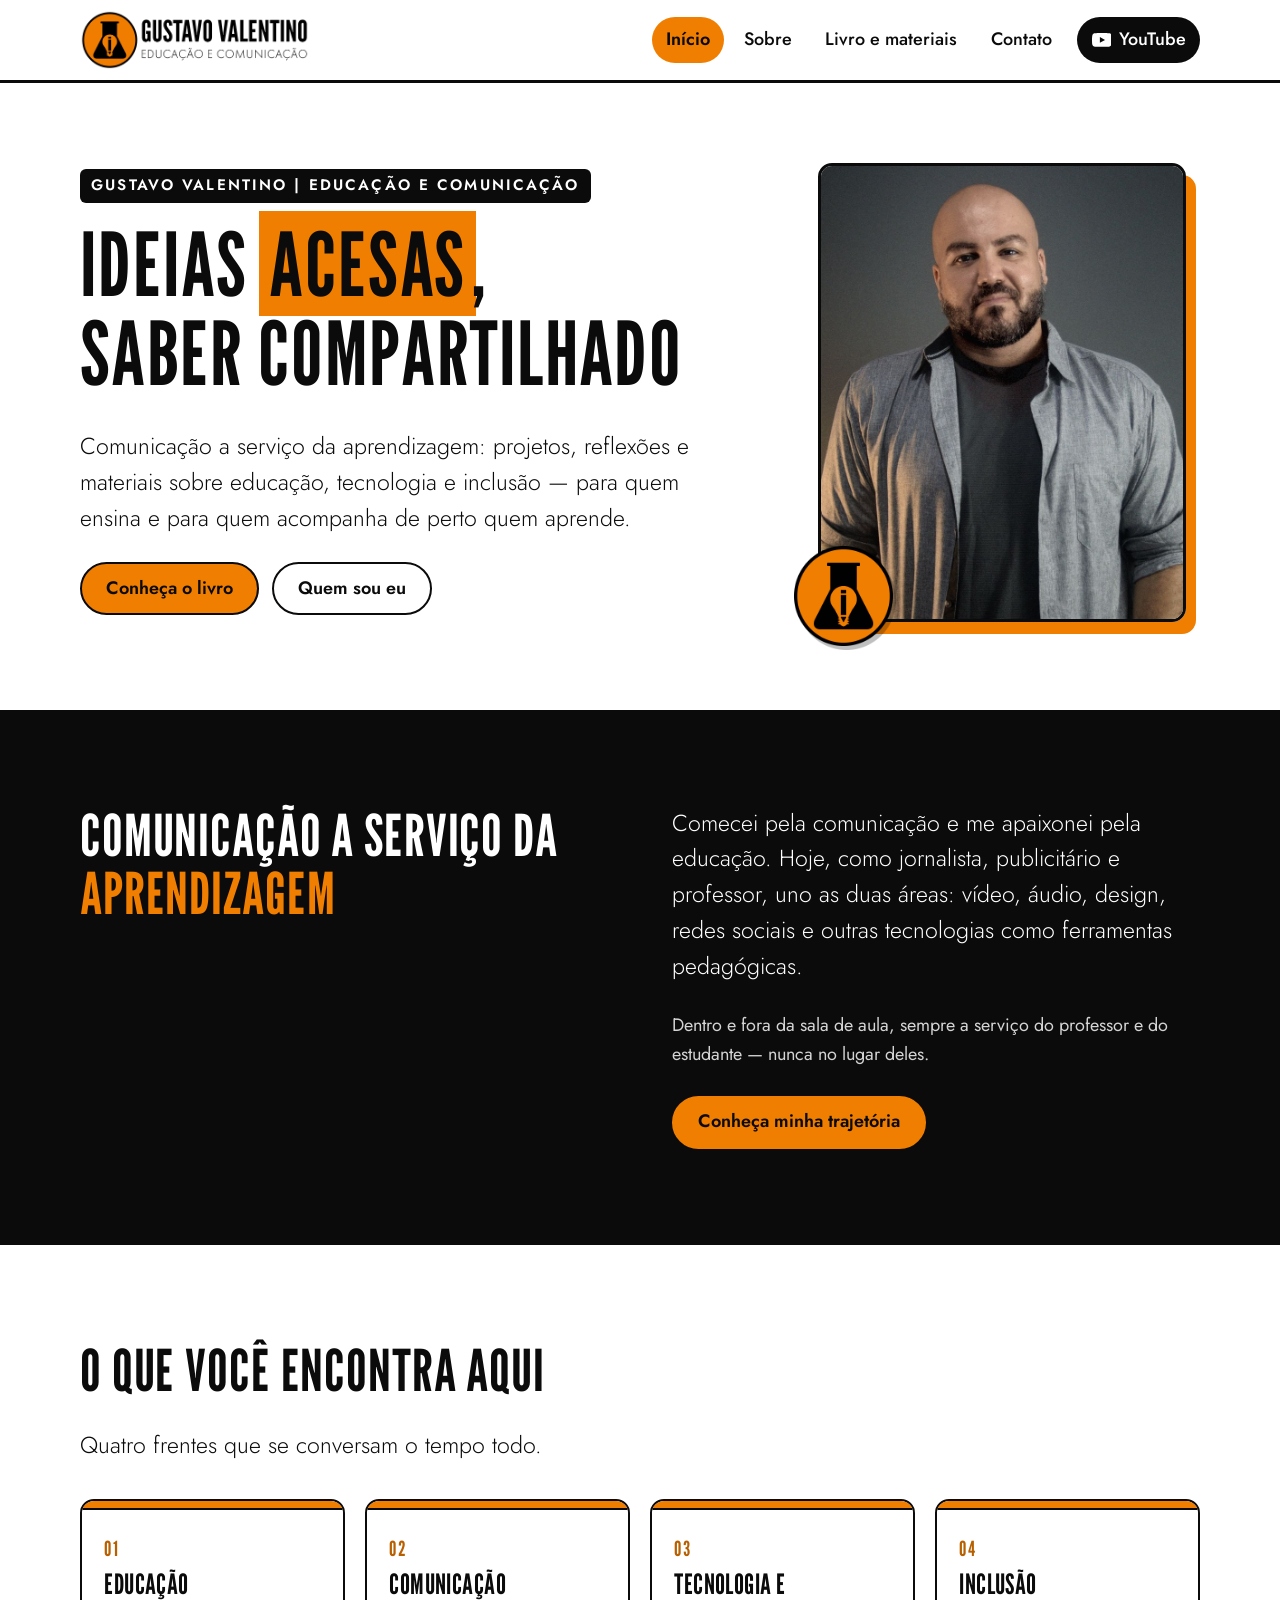
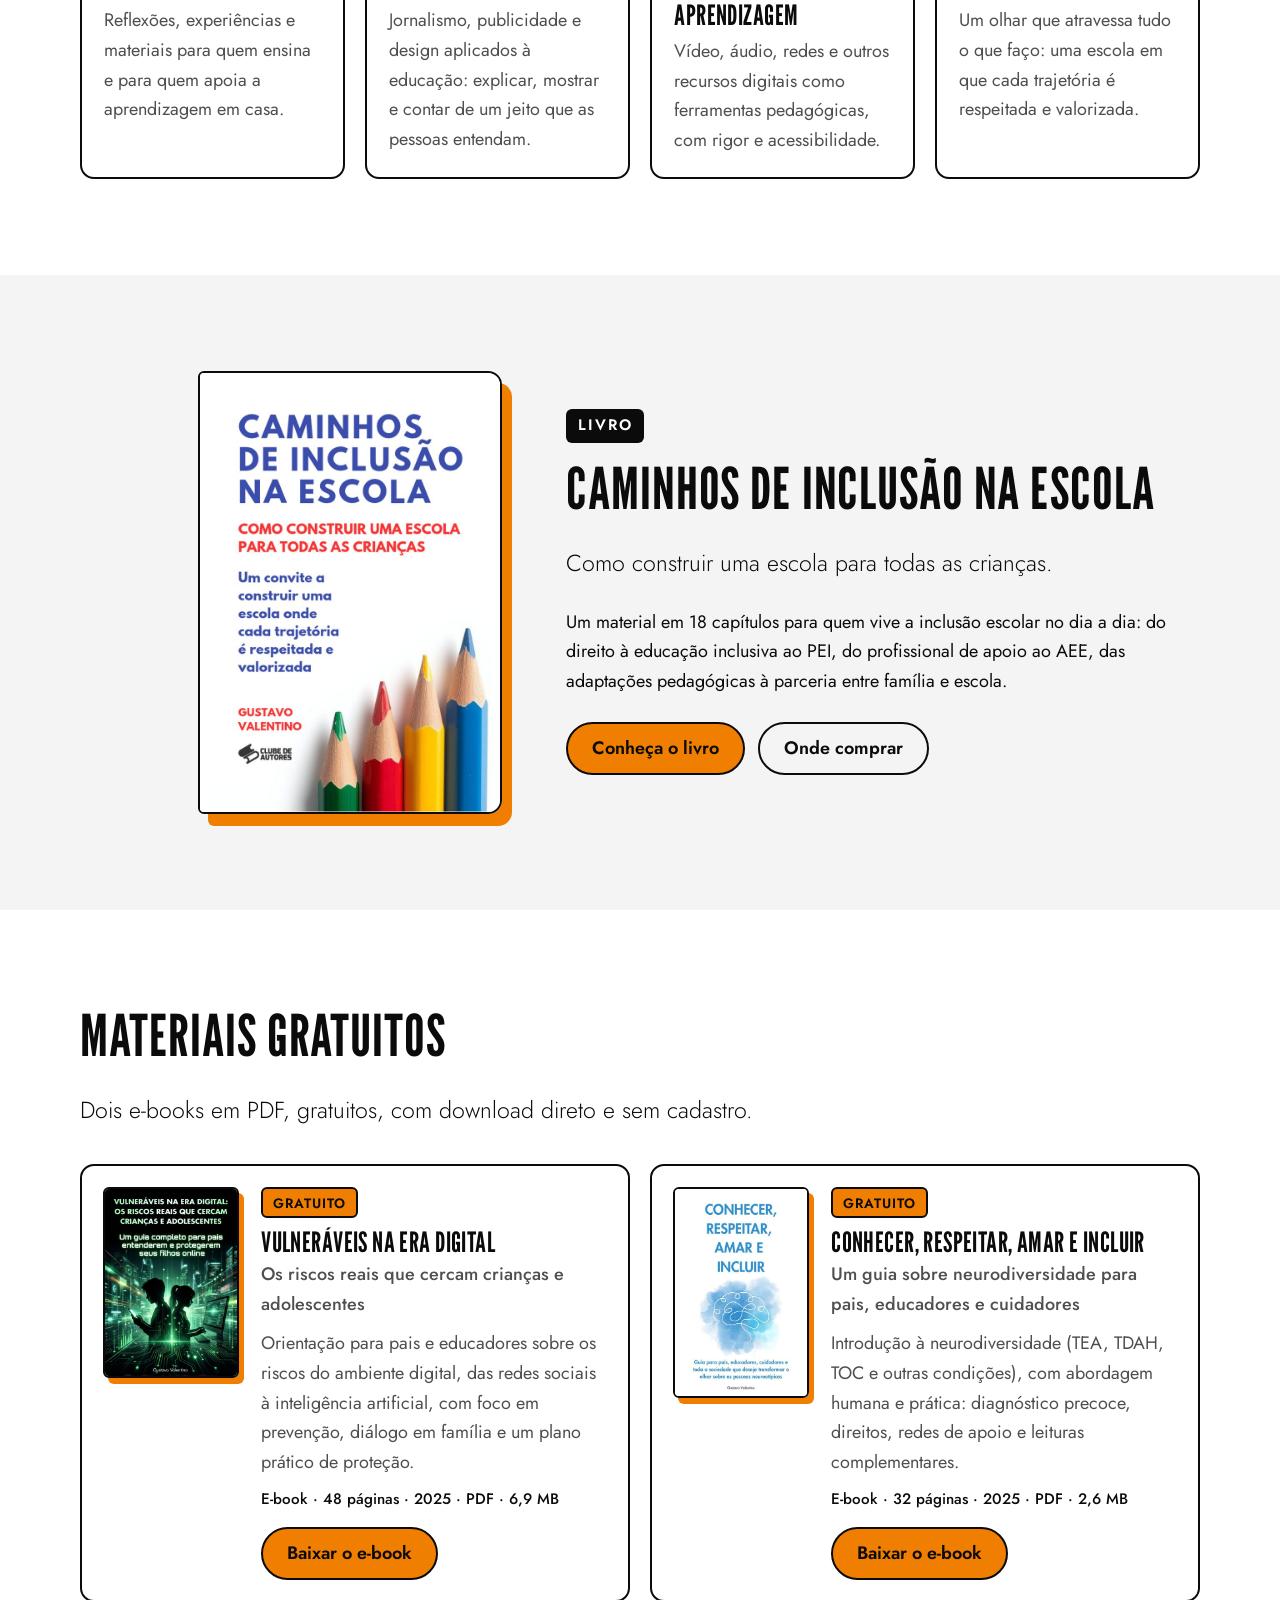
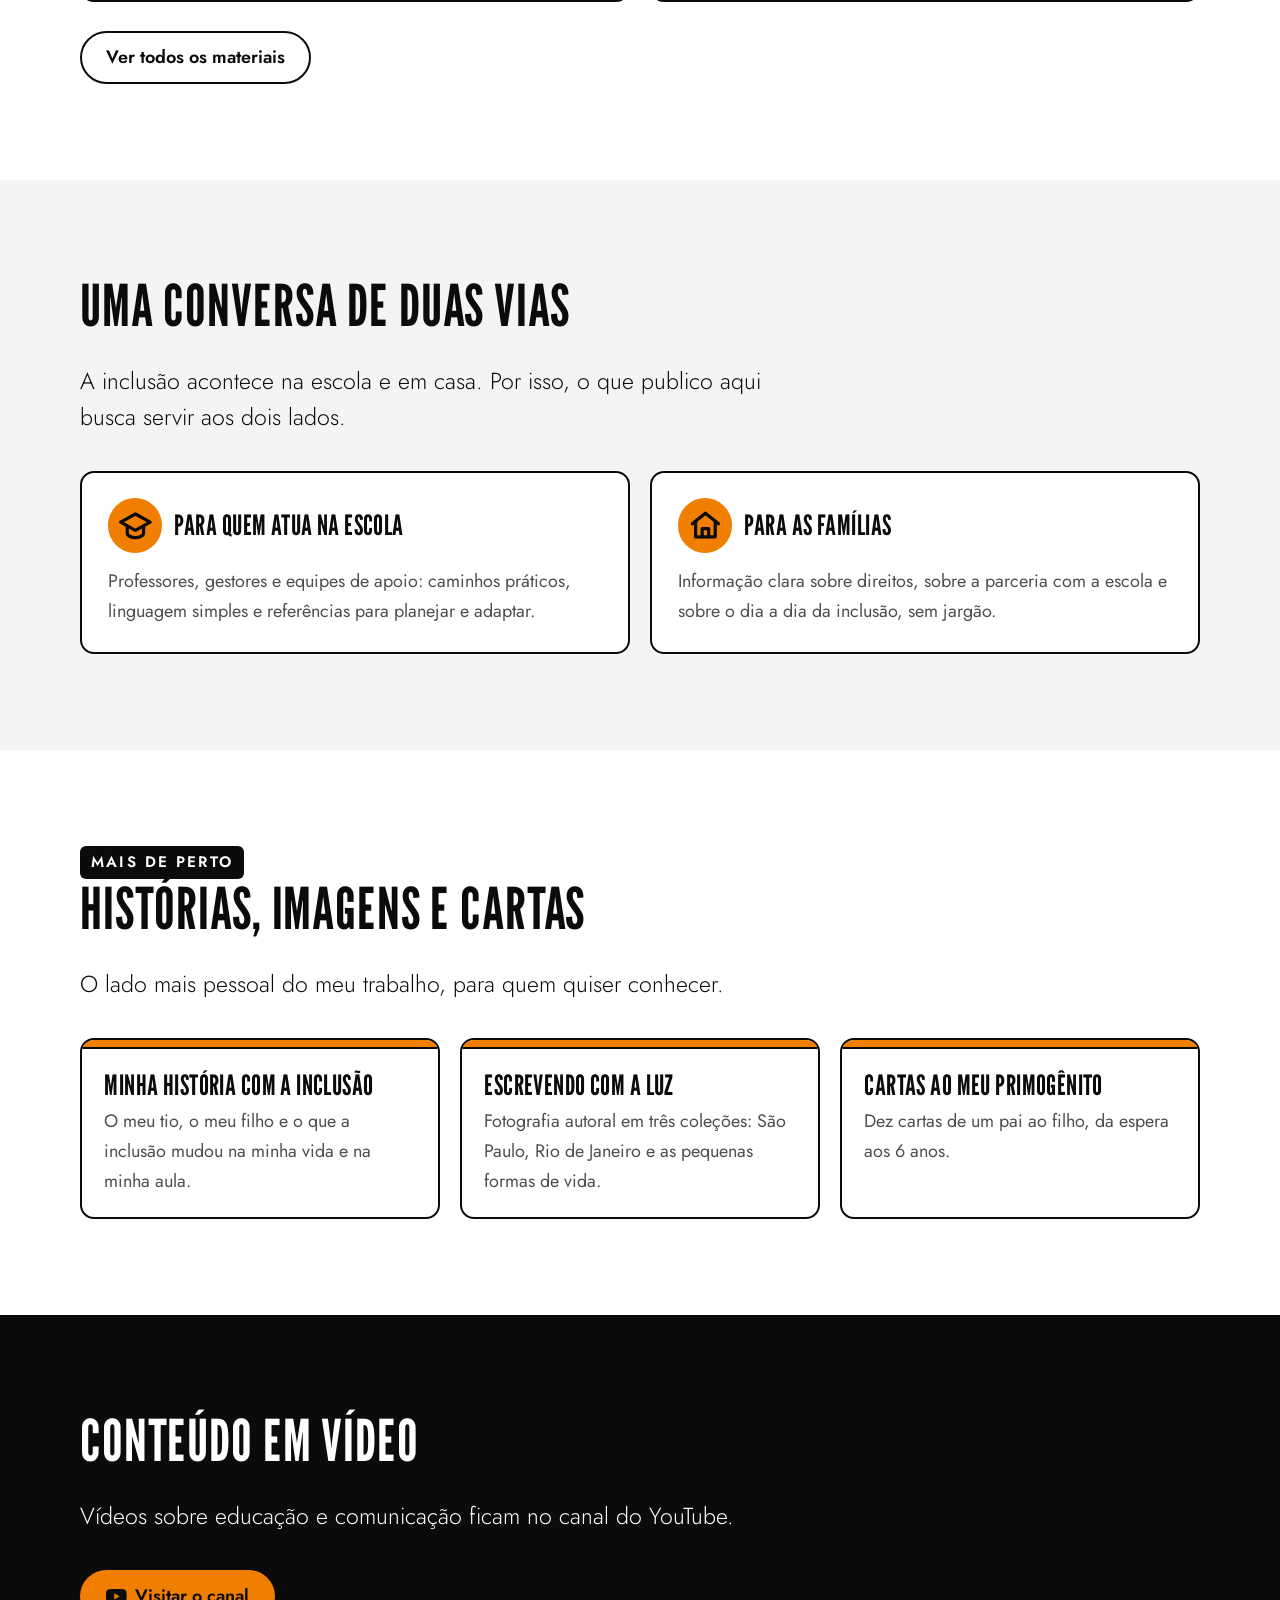
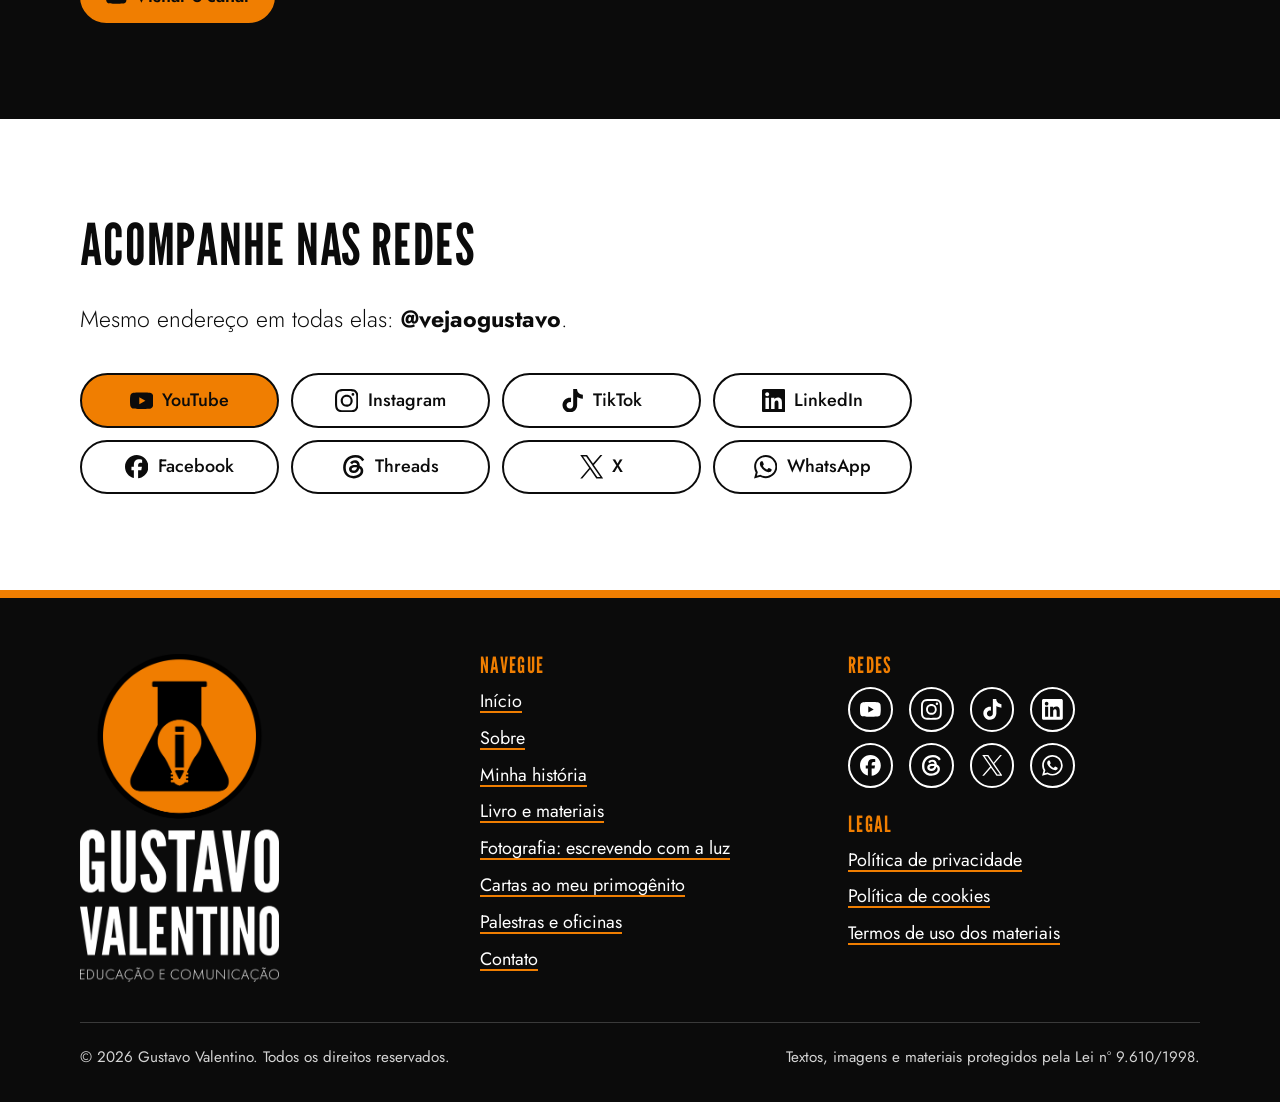
==== commit 5018ef05: "Add files via upload" ====
--- a/index.html
+++ b/index.html
@@ -92,6 +92,16 @@
 <article class="way"><h3><svg viewBox="0 0 24 24" aria-hidden="true"><path d="M4 11l8-6.5 8 6.5"/><path d="M6 10v9h12v-9"/><path d="M10 19v-5h4v5"/></svg>Para as famílias</h3><p>Informação clara sobre direitos, sobre a parceria com a escola e sobre o dia a dia da inclusão, sem jargão.</p></article>
 </div></div></section>
 
+<section class="band" aria-labelledby="pessoal"><div class="wrap">
+<div class="section-head"><p class="eyebrow">Mais de perto</p>
+<h2 id="pessoal">Histórias, imagens e cartas</h2>
+<p class="lead">O lado mais pessoal do meu trabalho, para quem quiser conhecer.</p></div>
+<div class="grid grid--3">
+<article class="card card--link"><h3><a href="minha-historia.html">Minha história com a inclusão</a></h3><p>O meu tio, o meu filho e o que a inclusão mudou na minha vida e na minha aula.</p></article>
+<article class="card card--link"><h3><a href="fotografia.html">Escrevendo com a luz</a></h3><p>Fotografia autoral em três coleções: São Paulo, Rio de Janeiro e as pequenas formas de vida.</p></article>
+<article class="card card--link"><h3><a href="cartas.html">Cartas ao meu primogênito</a></h3><p>Dez cartas de um pai ao filho, da espera aos 6 anos.</p></article>
+</div></div></section>
+
 <section class="band band--dark" aria-labelledby="video"><div class="wrap">
 <div class="section-head"><h2 id="video">Conteúdo em vídeo</h2>
 <p class="lead">Vídeos sobre educação e comunicação ficam no canal do YouTube.</p></div>
@@ -111,7 +121,7 @@
 <div><h2>Navegue</h2><ul class="links">
 <li><a href="index.html">Início</a></li><li><a href="sobre.html">Sobre</a></li><li><a href="minha-historia.html">Minha história</a></li>
 <li><a href="materiais.html">Livro e materiais</a></li><li><a href="fotografia.html">Fotografia: escrevendo com a luz</a></li>
-<li><a href="cartas.html">Cartas ao meu primogênito</a></li><li><a href="contato.html">Contato</a></li></ul></div>
+<li><a href="cartas.html">Cartas ao meu primogênito</a></li><li><a href="contato.html#palestras">Palestras e oficinas</a></li><li><a href="contato.html">Contato</a></li></ul></div>
 <div><h2>Redes</h2><ul class="foot-social"><li><a href="https://www.youtube.com/@vejaogustavo" target="_blank" rel="noopener noreferrer"><svg viewBox="0 0 24 24" aria-hidden="true" focusable="false"><path d="M23.498 6.186a3.016 3.016 0 0 0-2.122-2.136C19.505 3.545 12 3.545 12 3.545s-7.505 0-9.377.505A3.017 3.017 0 0 0 .502 6.186C0 8.07 0 12 0 12s0 3.93.502 5.814a3.016 3.016 0 0 0 2.122 2.136c1.871.505 9.376.505 9.376.505s7.505 0 9.377-.505a3.015 3.015 0 0 0 2.122-2.136C24 15.93 24 12 24 12s0-3.93-.502-5.814zM9.545 15.568V8.432L15.818 12l-6.273 3.568z"/></svg><span class="sr-only">YouTube (abre em nova aba)</span></a></li><li><a href="https://www.instagram.com/vejaogustavo" target="_blank" rel="noopener noreferrer"><svg viewBox="0 0 24 24" aria-hidden="true" focusable="false"><path d="M7.0301.084c-1.2768.0602-2.1487.264-2.911.5634-.7888.3075-1.4575.72-2.1228 1.3877-.6652.6677-1.075 1.3368-1.3802 2.127-.2954.7638-.4956 1.6365-.552 2.914-.0564 1.2775-.0689 1.6882-.0626 4.947.0062 3.2586.0206 3.6671.0825 4.9473.061 1.2765.264 2.1482.5635 2.9107.308.7889.72 1.4573 1.388 2.1228.6679.6655 1.3365 1.0743 2.1285 1.38.7632.295 1.6361.4961 2.9134.552 1.2773.056 1.6884.069 4.9462.0627 3.2578-.0062 3.668-.0207 4.9478-.0814 1.28-.0607 2.147-.2652 2.9098-.5633.7889-.3086 1.4578-.72 2.1228-1.3881.665-.6682 1.0745-1.3378 1.3795-2.1284.2957-.7632.4966-1.636.552-2.9124.056-1.2809.0692-1.6898.063-4.948-.0063-3.2583-.021-3.6668-.0817-4.9465-.0607-1.2797-.264-2.1487-.5633-2.9117-.3084-.7889-.72-1.4568-1.3876-2.1228C21.2982 1.33 20.628.9208 19.8378.6165 19.074.321 18.2017.1197 16.9244.0645 15.6471.0093 15.236-.005 11.977.0014 8.718.0076 8.31.0215 7.0301.0839m.1402 21.6932c-1.17-.0509-1.8053-.2453-2.2287-.408-.5606-.216-.96-.4771-1.3819-.895-.422-.4178-.6811-.8186-.9-1.378-.1644-.4234-.3624-1.058-.4171-2.228-.0595-1.2645-.072-1.6442-.079-4.848-.007-3.2037.0053-3.583.0607-4.848.05-1.169.2456-1.805.408-2.2282.216-.5613.4762-.96.895-1.3816.4188-.4217.8184-.6814 1.3783-.9003.423-.1651 1.0575-.3614 2.227-.4171 1.2655-.06 1.6447-.072 4.848-.079 3.2033-.007 3.5835.005 4.8495.0608 1.169.0508 1.8053.2445 2.228.408.5608.216.96.4754 1.3816.895.4217.4194.6816.8176.9005 1.3787.1653.4217.3617 1.056.4169 2.2263.0602 1.2655.0739 1.645.0796 4.848.0058 3.203-.0055 3.5834-.061 4.848-.051 1.17-.245 1.8055-.408 2.2294-.216.5604-.4763.96-.8954 1.3814-.419.4215-.8181.6811-1.3783.9-.4224.1649-1.0577.3617-2.2262.4174-1.2656.0595-1.6448.072-4.8493.079-3.2045.007-3.5825-.006-4.848-.0608M16.953 5.5864A1.44 1.44 0 1 0 18.39 4.144a1.44 1.44 0 0 0-1.437 1.4424M5.8385 12.012c.0067 3.4032 2.7706 6.1557 6.173 6.1493 3.4026-.0065 6.157-2.7701 6.1506-6.1733-.0065-3.4032-2.771-6.1565-6.174-6.1498-3.403.0067-6.156 2.771-6.1496 6.1738M8 12.0077a4 4 0 1 1 4.008 3.9921A3.9996 3.9996 0 0 1 8 12.0077"/></svg><span class="sr-only">Instagram (abre em nova aba)</span></a></li><li><a href="https://www.tiktok.com/@vejaogustavo" target="_blank" rel="noopener noreferrer"><svg viewBox="0 0 24 24" aria-hidden="true" focusable="false"><path d="M12.525.02c1.31-.02 2.61-.01 3.91-.02.08 1.53.63 3.09 1.75 4.17 1.12 1.11 2.7 1.62 4.24 1.79v4.03c-1.44-.05-2.89-.35-4.2-.97-.57-.26-1.1-.59-1.62-.93-.01 2.92.01 5.84-.02 8.75-.08 1.4-.54 2.79-1.35 3.94-1.31 1.92-3.58 3.17-5.91 3.21-1.43.08-2.86-.31-4.08-1.03-2.02-1.19-3.44-3.37-3.65-5.71-.02-.5-.03-1-.01-1.49.18-1.9 1.12-3.72 2.58-4.96 1.66-1.44 3.98-2.13 6.15-1.72.02 1.48-.04 2.96-.04 4.44-.99-.32-2.15-.23-3.02.37-.63.41-1.11 1.04-1.36 1.75-.21.51-.15 1.07-.14 1.61.24 1.64 1.82 3.02 3.5 2.87 1.12-.01 2.19-.66 2.77-1.61.19-.33.4-.67.41-1.06.1-1.79.06-3.57.07-5.36.01-4.03-.01-8.05.02-12.07z"/></svg><span class="sr-only">TikTok (abre em nova aba)</span></a></li><li><a href="https://www.linkedin.com/company/vejaogustavo" target="_blank" rel="noopener noreferrer"><svg viewBox="0 0 24 24" aria-hidden="true" focusable="false"><path d="M20.447 20.452h-3.554v-5.569c0-1.328-.027-3.037-1.852-3.037-1.853 0-2.136 1.445-2.136 2.939v5.667H9.351V9h3.414v1.561h.046c.477-.9 1.637-1.85 3.37-1.85 3.601 0 4.267 2.37 4.267 5.455v6.286zM5.337 7.433c-1.144 0-2.063-.926-2.063-2.065 0-1.138.92-2.063 2.063-2.063 1.14 0 2.064.925 2.064 2.063 0 1.139-.925 2.065-2.064 2.065zm1.782 13.019H3.555V9h3.564v11.452zM22.225 0H1.771C.792 0 0 .774 0 1.729v20.542C0 23.227.792 24 1.771 24h20.451C23.2 24 24 23.227 24 22.271V1.729C24 .774 23.2 0 22.222 0h.003z"/></svg><span class="sr-only">LinkedIn (abre em nova aba)</span></a></li><li><a href="https://www.facebook.com/vejaogustavo" target="_blank" rel="noopener noreferrer"><svg viewBox="0 0 24 24" aria-hidden="true" focusable="false"><path d="M9.101 23.691v-7.98H6.627v-3.667h2.474v-1.58c0-4.085 1.848-5.978 5.858-5.978.401 0 .955.042 1.468.103a8.68 8.68 0 0 1 1.141.195v3.325a8.623 8.623 0 0 0-.653-.036 26.805 26.805 0 0 0-.733-.009c-.707 0-1.259.096-1.675.309a1.686 1.686 0 0 0-.679.622c-.258.42-.374.995-.374 1.752v1.297h3.919l-.386 2.103-.287 1.564h-3.246v8.245C19.396 23.238 24 18.179 24 12.044c0-6.627-5.373-12-12-12s-12 5.373-12 12c0 5.628 3.874 10.35 9.101 11.647Z"/></svg><span class="sr-only">Facebook (abre em nova aba)</span></a></li><li><a href="https://www.threads.com/@vejaogustavo" target="_blank" rel="noopener noreferrer"><svg viewBox="0 0 24 24" aria-hidden="true" focusable="false"><path d="M18.263 11.097c-.03-3.486-1.92-5.586-5.111-5.586-2.13 0-3.922.963-4.863 2.499l2.062 1.438c.535-.843 1.272-1.543 2.628-1.543 1.528 0 2.318.85 2.544 2.431a15 15 0 0 0-2.236-.173c-4.125 0-6.068 1.867-6.068 4.336s1.943 3.99 4.804 3.99c3.139 0 5.013-2.115 5.781-4.735.798.361 1.348 1.204 1.348 2.47 0 3.387-3.907 5.232-7.22 5.232-4.885 0-8.077-3.207-8.077-8.424 0-6.392 4.223-10.487 9.9-10.487 3.808 0 5.69 1.671 6.97 3.914l2.108-1.475C21.44 2.078 18.331 0 13.663 0 6.227 0 1.168 5.277 1.168 12.934c0 7 4.953 11.066 10.856 11.066 4.878 0 9.809-2.846 9.809-7.716 0-2.545-1.46-4.231-3.569-5.187m-6.33 4.855c-1.077 0-2.026-.512-2.026-1.453 0-1.483 1.822-1.934 3.606-1.934.678 0 1.34.045 1.927.173-.422 1.927-1.671 3.215-3.508 3.214Z"/></svg><span class="sr-only">Threads (abre em nova aba)</span></a></li><li><a href="https://x.com/vejaogustavo" target="_blank" rel="noopener noreferrer"><svg viewBox="0 0 24 24" aria-hidden="true" focusable="false"><path d="M14.234 10.162 22.977 0h-2.072l-7.591 8.824L7.251 0H.258l9.168 13.343L.258 24H2.33l8.016-9.318L16.749 24h6.993zm-2.837 3.299-.929-1.329L3.076 1.56h3.182l5.965 8.532.929 1.329 7.754 11.09h-3.182z"/></svg><span class="sr-only">X (abre em nova aba)</span></a></li><li><a href="https://wa.me/5521988305319" target="_blank" rel="noopener noreferrer"><svg viewBox="0 0 24 24" aria-hidden="true" focusable="false"><path d="M17.472 14.382c-.297-.149-1.758-.867-2.03-.967-.273-.099-.471-.148-.67.15-.197.297-.767.966-.94 1.164-.173.199-.347.223-.644.075-.297-.15-1.255-.463-2.39-1.475-.883-.788-1.48-1.761-1.653-2.059-.173-.297-.018-.458.13-.606.134-.133.298-.347.446-.52.149-.174.198-.298.298-.497.099-.198.05-.371-.025-.52-.075-.149-.669-1.612-.916-2.207-.242-.579-.487-.5-.669-.51-.173-.008-.371-.01-.57-.01-.198 0-.52.074-.792.372-.272.297-1.04 1.016-1.04 2.479 0 1.462 1.065 2.875 1.213 3.074.149.198 2.096 3.2 5.077 4.487.709.306 1.262.489 1.694.625.712.227 1.36.195 1.871.118.571-.085 1.758-.719 2.006-1.413.248-.694.248-1.289.173-1.413-.074-.124-.272-.198-.57-.347m-5.421 7.403h-.004a9.87 9.87 0 01-5.031-1.378l-.361-.214-3.741.982.998-3.648-.235-.374a9.86 9.86 0 01-1.51-5.26c.001-5.45 4.436-9.884 9.888-9.884 2.64 0 5.122 1.03 6.988 2.898a9.825 9.825 0 012.893 6.994c-.003 5.45-4.437 9.884-9.885 9.884m8.413-18.297A11.815 11.815 0 0012.05 0C5.495 0 .16 5.335.157 11.892c0 2.096.547 4.142 1.588 5.945L.057 24l6.305-1.654a11.882 11.882 0 005.683 1.448h.005c6.554 0 11.89-5.335 11.893-11.893a11.821 11.821 0 00-3.48-8.413Z"/></svg><span class="sr-only">WhatsApp (abre em nova aba)</span></a></li></ul>
 <h2 class="foot-legal">Legal</h2><ul class="links">
 <li><a href="privacidade.html">Política de privacidade</a></li><li><a href="cookies.html">Política de cookies</a></li>
--- a/assets/css/style.css
+++ b/assets/css/style.css
@@ -347,3 +347,10 @@
 .reader :focus-visible{outline:3px solid var(--black);outline-offset:2px;box-shadow:0 0 0 6px var(--orange)}
 .reader-scroll:focus-visible{outline-offset:-3px;box-shadow:none}
 @media (max-width:640px){.reader{width:100vw;height:100vh;height:100dvh;margin:0;border-radius:0}.reader-nav .btn{padding:.6rem .9rem;font-size:.95rem}}
+
+/* v13: cartões da home que levam às páginas pessoais */
+.card--link a{color:inherit;text-decoration:none}
+.card--link a::after{content:"";position:absolute;inset:0}
+.card--link:hover{box-shadow:6px 7px 0 var(--orange)}
+.card--link:focus-within{outline:3px solid var(--black);outline-offset:3px}
+.card--link a:focus-visible{outline:0;box-shadow:none}
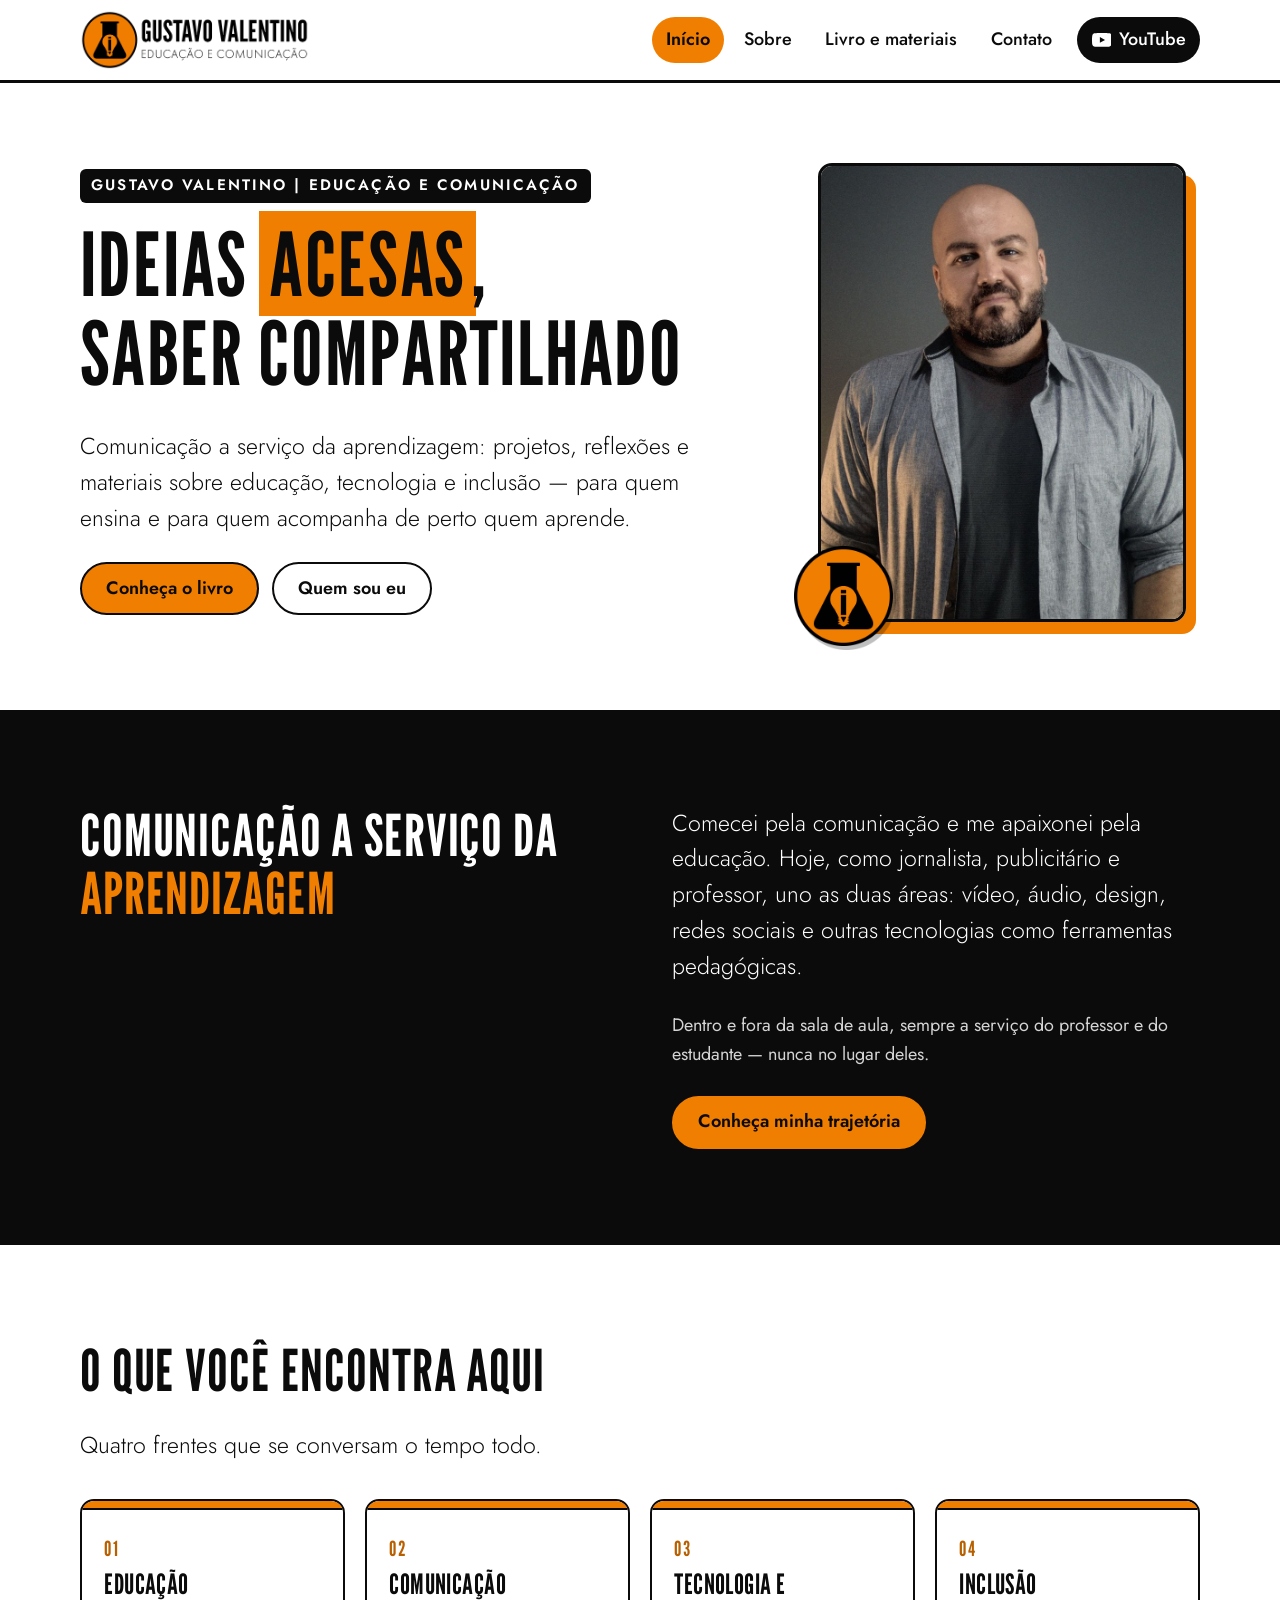
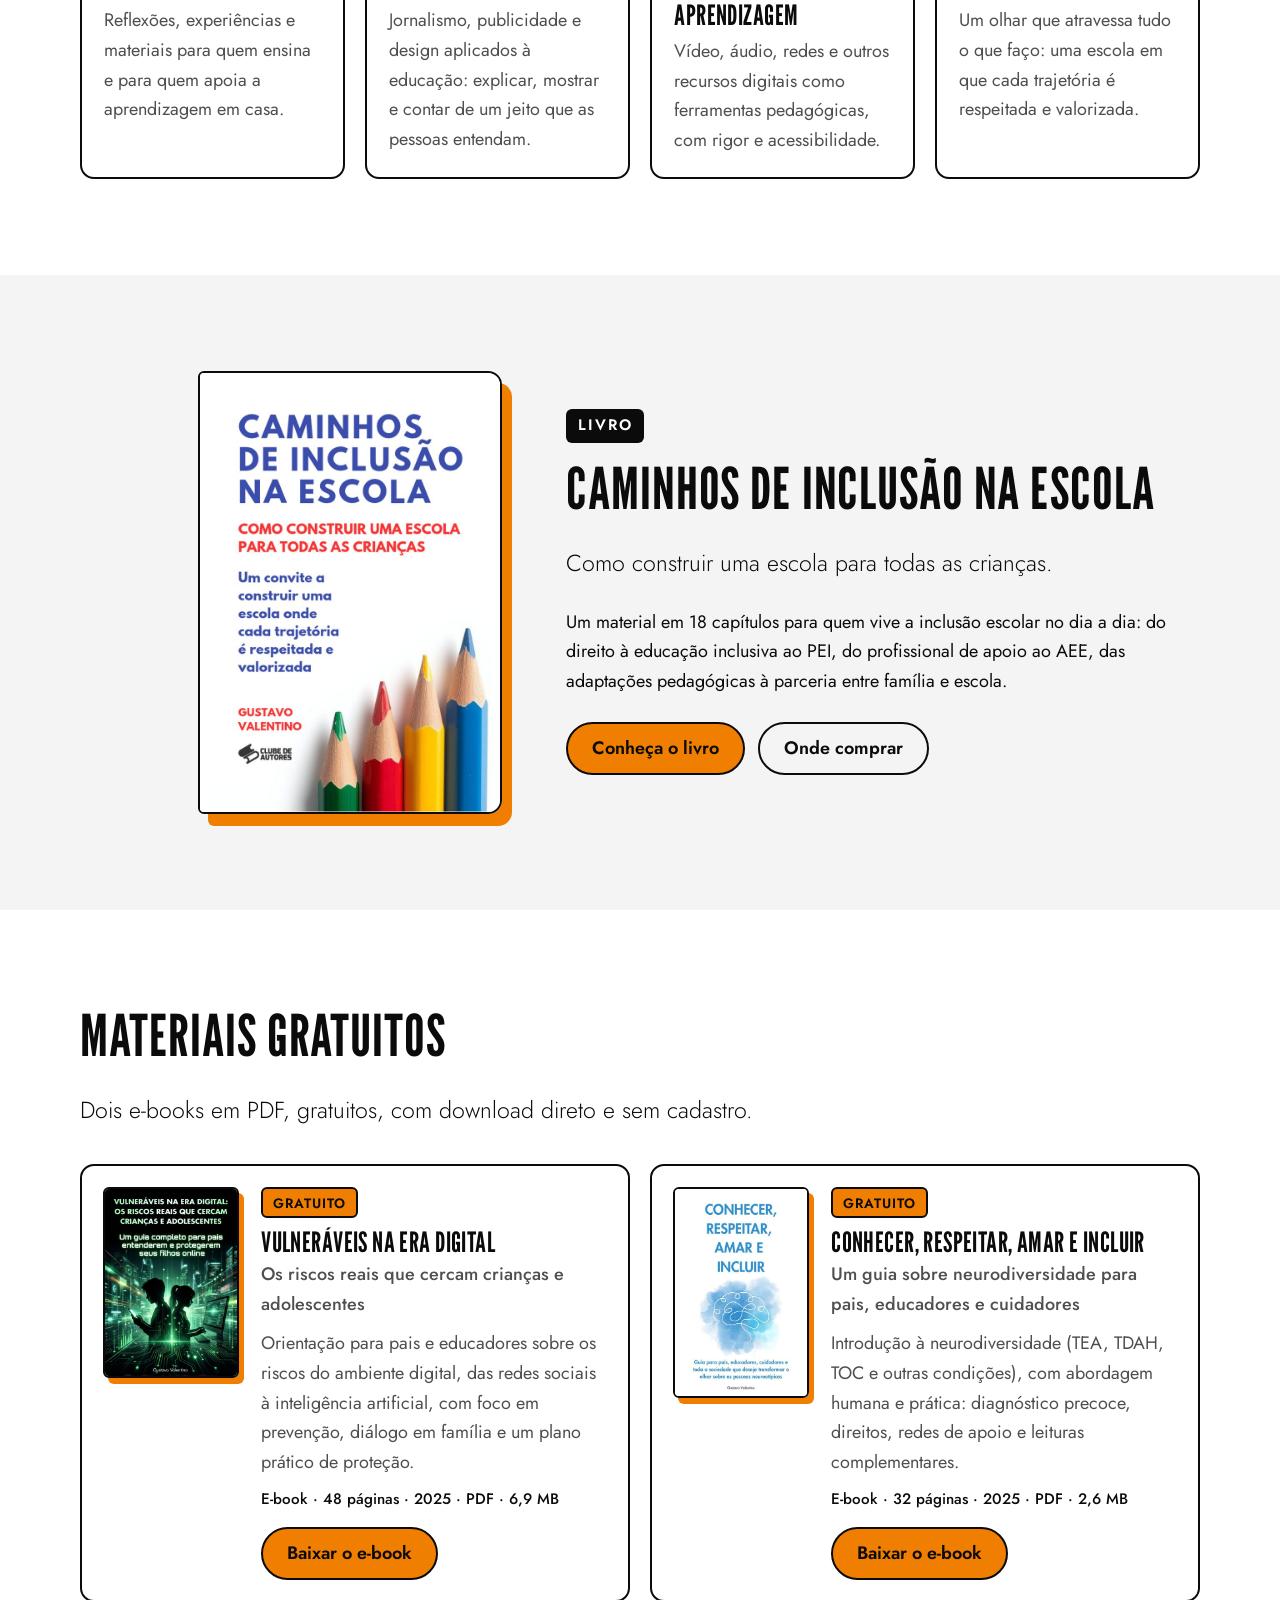
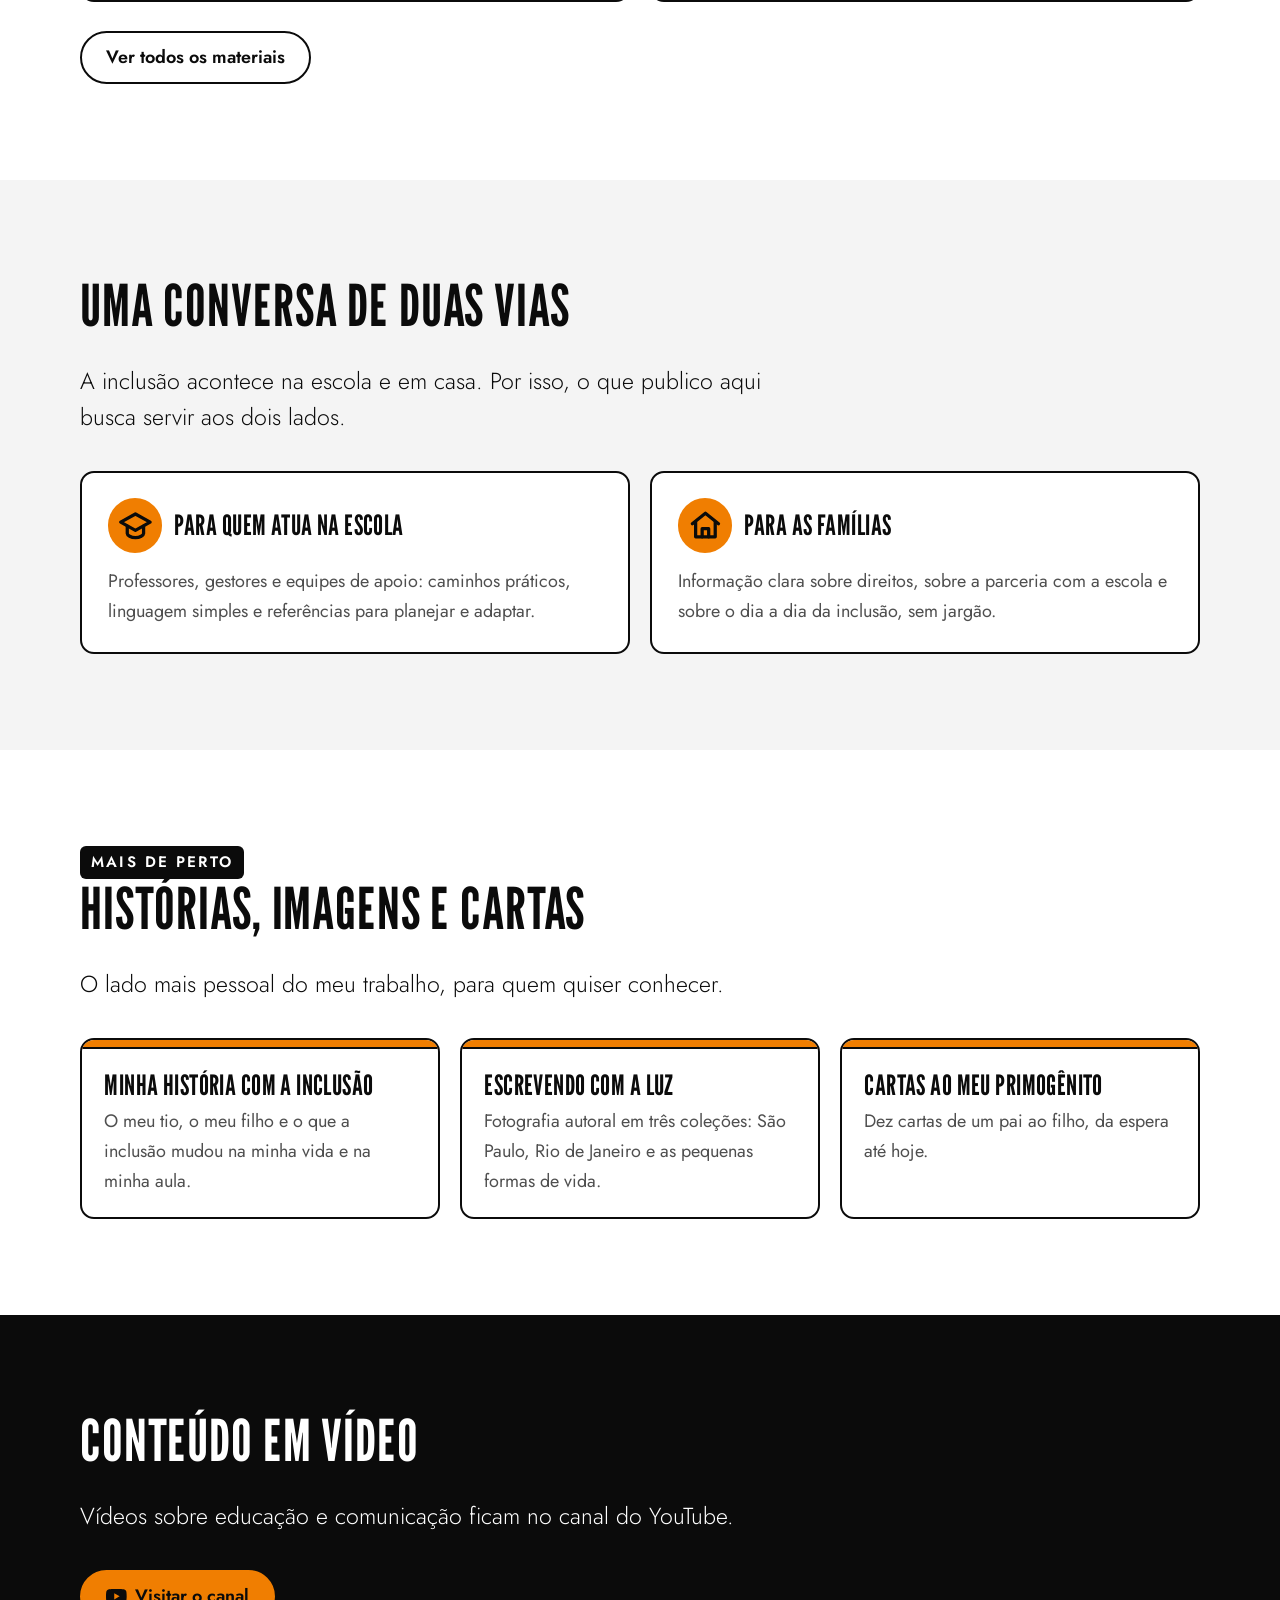
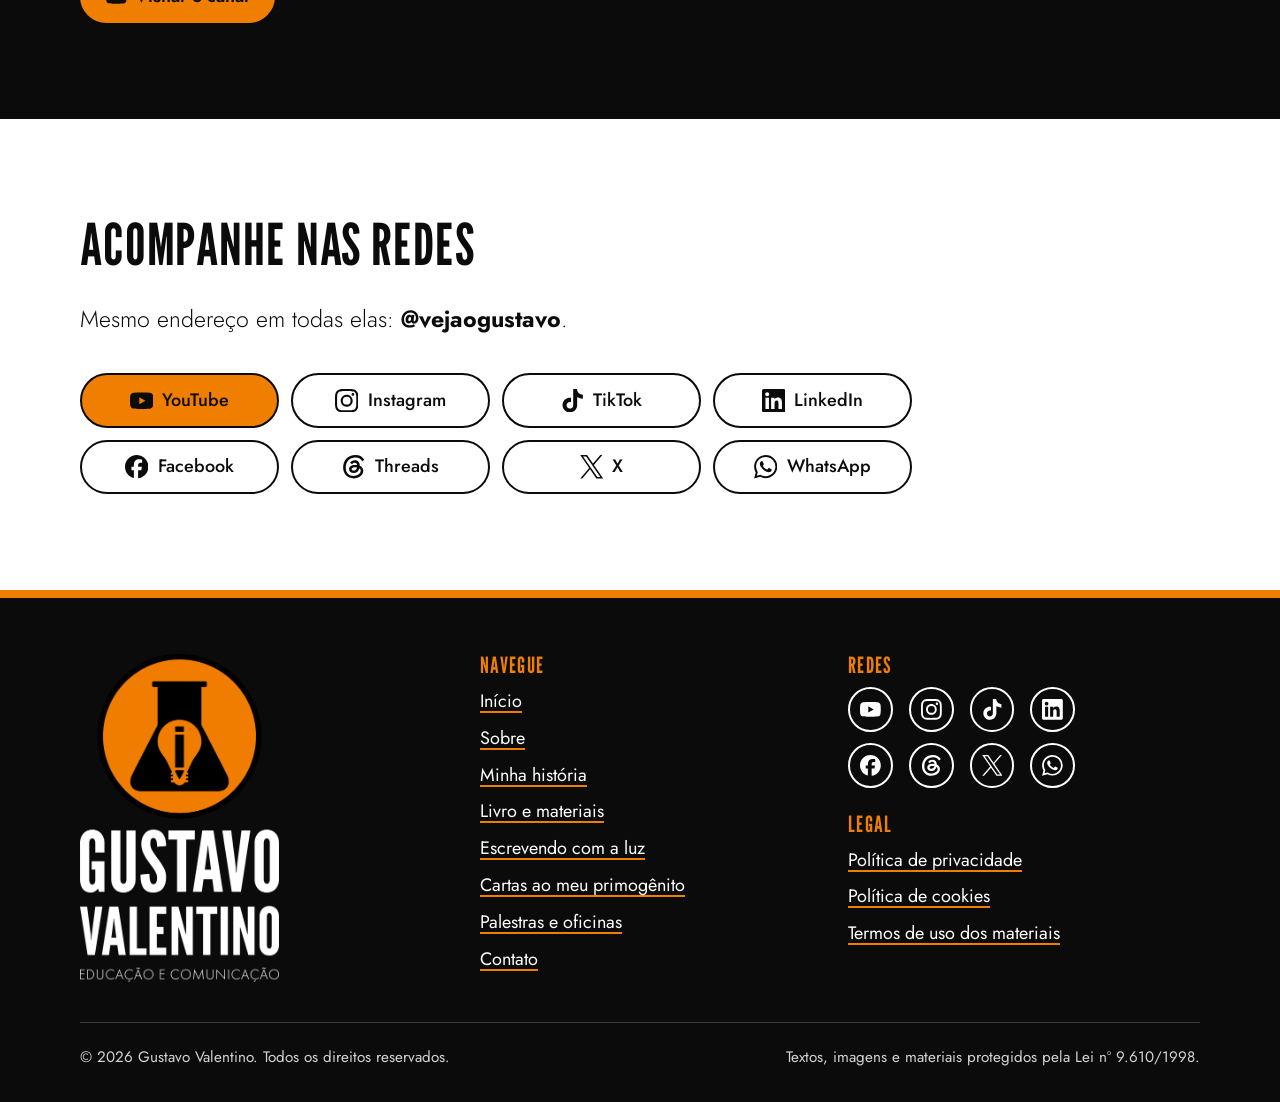
==== commit bd2a9ee2: "Add files via upload" ====
--- a/index.html
+++ b/index.html
@@ -99,7 +99,7 @@
 <div class="grid grid--3">
 <article class="card card--link"><h3><a href="minha-historia.html">Minha história com a inclusão</a></h3><p>O meu tio, o meu filho e o que a inclusão mudou na minha vida e na minha aula.</p></article>
 <article class="card card--link"><h3><a href="fotografia.html">Escrevendo com a luz</a></h3><p>Fotografia autoral em três coleções: São Paulo, Rio de Janeiro e as pequenas formas de vida.</p></article>
-<article class="card card--link"><h3><a href="cartas.html">Cartas ao meu primogênito</a></h3><p>Dez cartas de um pai ao filho, da espera aos 6 anos.</p></article>
+<article class="card card--link"><h3><a href="cartas.html">Cartas ao meu primogênito</a></h3><p>Dez cartas de um pai ao filho, da espera até hoje.</p></article>
 </div></div></section>
 
 <section class="band band--dark" aria-labelledby="video"><div class="wrap">
@@ -120,7 +120,7 @@
 <div class="foot-logo"><img src="assets/img/logo-vertical.png" width="900" height="1479" alt="Gustavo Valentino — Educação e Comunicação" loading="lazy"></div>
 <div><h2>Navegue</h2><ul class="links">
 <li><a href="index.html">Início</a></li><li><a href="sobre.html">Sobre</a></li><li><a href="minha-historia.html">Minha história</a></li>
-<li><a href="materiais.html">Livro e materiais</a></li><li><a href="fotografia.html">Fotografia: escrevendo com a luz</a></li>
+<li><a href="materiais.html">Livro e materiais</a></li><li><a href="fotografia.html">Escrevendo com a luz</a></li>
 <li><a href="cartas.html">Cartas ao meu primogênito</a></li><li><a href="contato.html#palestras">Palestras e oficinas</a></li><li><a href="contato.html">Contato</a></li></ul></div>
 <div><h2>Redes</h2><ul class="foot-social"><li><a href="https://www.youtube.com/@vejaogustavo" target="_blank" rel="noopener noreferrer"><svg viewBox="0 0 24 24" aria-hidden="true" focusable="false"><path d="M23.498 6.186a3.016 3.016 0 0 0-2.122-2.136C19.505 3.545 12 3.545 12 3.545s-7.505 0-9.377.505A3.017 3.017 0 0 0 .502 6.186C0 8.07 0 12 0 12s0 3.93.502 5.814a3.016 3.016 0 0 0 2.122 2.136c1.871.505 9.376.505 9.376.505s7.505 0 9.377-.505a3.015 3.015 0 0 0 2.122-2.136C24 15.93 24 12 24 12s0-3.93-.502-5.814zM9.545 15.568V8.432L15.818 12l-6.273 3.568z"/></svg><span class="sr-only">YouTube (abre em nova aba)</span></a></li><li><a href="https://www.instagram.com/vejaogustavo" target="_blank" rel="noopener noreferrer"><svg viewBox="0 0 24 24" aria-hidden="true" focusable="false"><path d="M7.0301.084c-1.2768.0602-2.1487.264-2.911.5634-.7888.3075-1.4575.72-2.1228 1.3877-.6652.6677-1.075 1.3368-1.3802 2.127-.2954.7638-.4956 1.6365-.552 2.914-.0564 1.2775-.0689 1.6882-.0626 4.947.0062 3.2586.0206 3.6671.0825 4.9473.061 1.2765.264 2.1482.5635 2.9107.308.7889.72 1.4573 1.388 2.1228.6679.6655 1.3365 1.0743 2.1285 1.38.7632.295 1.6361.4961 2.9134.552 1.2773.056 1.6884.069 4.9462.0627 3.2578-.0062 3.668-.0207 4.9478-.0814 1.28-.0607 2.147-.2652 2.9098-.5633.7889-.3086 1.4578-.72 2.1228-1.3881.665-.6682 1.0745-1.3378 1.3795-2.1284.2957-.7632.4966-1.636.552-2.9124.056-1.2809.0692-1.6898.063-4.948-.0063-3.2583-.021-3.6668-.0817-4.9465-.0607-1.2797-.264-2.1487-.5633-2.9117-.3084-.7889-.72-1.4568-1.3876-2.1228C21.2982 1.33 20.628.9208 19.8378.6165 19.074.321 18.2017.1197 16.9244.0645 15.6471.0093 15.236-.005 11.977.0014 8.718.0076 8.31.0215 7.0301.0839m.1402 21.6932c-1.17-.0509-1.8053-.2453-2.2287-.408-.5606-.216-.96-.4771-1.3819-.895-.422-.4178-.6811-.8186-.9-1.378-.1644-.4234-.3624-1.058-.4171-2.228-.0595-1.2645-.072-1.6442-.079-4.848-.007-3.2037.0053-3.583.0607-4.848.05-1.169.2456-1.805.408-2.2282.216-.5613.4762-.96.895-1.3816.4188-.4217.8184-.6814 1.3783-.9003.423-.1651 1.0575-.3614 2.227-.4171 1.2655-.06 1.6447-.072 4.848-.079 3.2033-.007 3.5835.005 4.8495.0608 1.169.0508 1.8053.2445 2.228.408.5608.216.96.4754 1.3816.895.4217.4194.6816.8176.9005 1.3787.1653.4217.3617 1.056.4169 2.2263.0602 1.2655.0739 1.645.0796 4.848.0058 3.203-.0055 3.5834-.061 4.848-.051 1.17-.245 1.8055-.408 2.2294-.216.5604-.4763.96-.8954 1.3814-.419.4215-.8181.6811-1.3783.9-.4224.1649-1.0577.3617-2.2262.4174-1.2656.0595-1.6448.072-4.8493.079-3.2045.007-3.5825-.006-4.848-.0608M16.953 5.5864A1.44 1.44 0 1 0 18.39 4.144a1.44 1.44 0 0 0-1.437 1.4424M5.8385 12.012c.0067 3.4032 2.7706 6.1557 6.173 6.1493 3.4026-.0065 6.157-2.7701 6.1506-6.1733-.0065-3.4032-2.771-6.1565-6.174-6.1498-3.403.0067-6.156 2.771-6.1496 6.1738M8 12.0077a4 4 0 1 1 4.008 3.9921A3.9996 3.9996 0 0 1 8 12.0077"/></svg><span class="sr-only">Instagram (abre em nova aba)</span></a></li><li><a href="https://www.tiktok.com/@vejaogustavo" target="_blank" rel="noopener noreferrer"><svg viewBox="0 0 24 24" aria-hidden="true" focusable="false"><path d="M12.525.02c1.31-.02 2.61-.01 3.91-.02.08 1.53.63 3.09 1.75 4.17 1.12 1.11 2.7 1.62 4.24 1.79v4.03c-1.44-.05-2.89-.35-4.2-.97-.57-.26-1.1-.59-1.62-.93-.01 2.92.01 5.84-.02 8.75-.08 1.4-.54 2.79-1.35 3.94-1.31 1.92-3.58 3.17-5.91 3.21-1.43.08-2.86-.31-4.08-1.03-2.02-1.19-3.44-3.37-3.65-5.71-.02-.5-.03-1-.01-1.49.18-1.9 1.12-3.72 2.58-4.96 1.66-1.44 3.98-2.13 6.15-1.72.02 1.48-.04 2.96-.04 4.44-.99-.32-2.15-.23-3.02.37-.63.41-1.11 1.04-1.36 1.75-.21.51-.15 1.07-.14 1.61.24 1.64 1.82 3.02 3.5 2.87 1.12-.01 2.19-.66 2.77-1.61.19-.33.4-.67.41-1.06.1-1.79.06-3.57.07-5.36.01-4.03-.01-8.05.02-12.07z"/></svg><span class="sr-only">TikTok (abre em nova aba)</span></a></li><li><a href="https://www.linkedin.com/company/vejaogustavo" target="_blank" rel="noopener noreferrer"><svg viewBox="0 0 24 24" aria-hidden="true" focusable="false"><path d="M20.447 20.452h-3.554v-5.569c0-1.328-.027-3.037-1.852-3.037-1.853 0-2.136 1.445-2.136 2.939v5.667H9.351V9h3.414v1.561h.046c.477-.9 1.637-1.85 3.37-1.85 3.601 0 4.267 2.37 4.267 5.455v6.286zM5.337 7.433c-1.144 0-2.063-.926-2.063-2.065 0-1.138.92-2.063 2.063-2.063 1.14 0 2.064.925 2.064 2.063 0 1.139-.925 2.065-2.064 2.065zm1.782 13.019H3.555V9h3.564v11.452zM22.225 0H1.771C.792 0 0 .774 0 1.729v20.542C0 23.227.792 24 1.771 24h20.451C23.2 24 24 23.227 24 22.271V1.729C24 .774 23.2 0 22.222 0h.003z"/></svg><span class="sr-only">LinkedIn (abre em nova aba)</span></a></li><li><a href="https://www.facebook.com/vejaogustavo" target="_blank" rel="noopener noreferrer"><svg viewBox="0 0 24 24" aria-hidden="true" focusable="false"><path d="M9.101 23.691v-7.98H6.627v-3.667h2.474v-1.58c0-4.085 1.848-5.978 5.858-5.978.401 0 .955.042 1.468.103a8.68 8.68 0 0 1 1.141.195v3.325a8.623 8.623 0 0 0-.653-.036 26.805 26.805 0 0 0-.733-.009c-.707 0-1.259.096-1.675.309a1.686 1.686 0 0 0-.679.622c-.258.42-.374.995-.374 1.752v1.297h3.919l-.386 2.103-.287 1.564h-3.246v8.245C19.396 23.238 24 18.179 24 12.044c0-6.627-5.373-12-12-12s-12 5.373-12 12c0 5.628 3.874 10.35 9.101 11.647Z"/></svg><span class="sr-only">Facebook (abre em nova aba)</span></a></li><li><a href="https://www.threads.com/@vejaogustavo" target="_blank" rel="noopener noreferrer"><svg viewBox="0 0 24 24" aria-hidden="true" focusable="false"><path d="M18.263 11.097c-.03-3.486-1.92-5.586-5.111-5.586-2.13 0-3.922.963-4.863 2.499l2.062 1.438c.535-.843 1.272-1.543 2.628-1.543 1.528 0 2.318.85 2.544 2.431a15 15 0 0 0-2.236-.173c-4.125 0-6.068 1.867-6.068 4.336s1.943 3.99 4.804 3.99c3.139 0 5.013-2.115 5.781-4.735.798.361 1.348 1.204 1.348 2.47 0 3.387-3.907 5.232-7.22 5.232-4.885 0-8.077-3.207-8.077-8.424 0-6.392 4.223-10.487 9.9-10.487 3.808 0 5.69 1.671 6.97 3.914l2.108-1.475C21.44 2.078 18.331 0 13.663 0 6.227 0 1.168 5.277 1.168 12.934c0 7 4.953 11.066 10.856 11.066 4.878 0 9.809-2.846 9.809-7.716 0-2.545-1.46-4.231-3.569-5.187m-6.33 4.855c-1.077 0-2.026-.512-2.026-1.453 0-1.483 1.822-1.934 3.606-1.934.678 0 1.34.045 1.927.173-.422 1.927-1.671 3.215-3.508 3.214Z"/></svg><span class="sr-only">Threads (abre em nova aba)</span></a></li><li><a href="https://x.com/vejaogustavo" target="_blank" rel="noopener noreferrer"><svg viewBox="0 0 24 24" aria-hidden="true" focusable="false"><path d="M14.234 10.162 22.977 0h-2.072l-7.591 8.824L7.251 0H.258l9.168 13.343L.258 24H2.33l8.016-9.318L16.749 24h6.993zm-2.837 3.299-.929-1.329L3.076 1.56h3.182l5.965 8.532.929 1.329 7.754 11.09h-3.182z"/></svg><span class="sr-only">X (abre em nova aba)</span></a></li><li><a href="https://wa.me/5521988305319" target="_blank" rel="noopener noreferrer"><svg viewBox="0 0 24 24" aria-hidden="true" focusable="false"><path d="M17.472 14.382c-.297-.149-1.758-.867-2.03-.967-.273-.099-.471-.148-.67.15-.197.297-.767.966-.94 1.164-.173.199-.347.223-.644.075-.297-.15-1.255-.463-2.39-1.475-.883-.788-1.48-1.761-1.653-2.059-.173-.297-.018-.458.13-.606.134-.133.298-.347.446-.52.149-.174.198-.298.298-.497.099-.198.05-.371-.025-.52-.075-.149-.669-1.612-.916-2.207-.242-.579-.487-.5-.669-.51-.173-.008-.371-.01-.57-.01-.198 0-.52.074-.792.372-.272.297-1.04 1.016-1.04 2.479 0 1.462 1.065 2.875 1.213 3.074.149.198 2.096 3.2 5.077 4.487.709.306 1.262.489 1.694.625.712.227 1.36.195 1.871.118.571-.085 1.758-.719 2.006-1.413.248-.694.248-1.289.173-1.413-.074-.124-.272-.198-.57-.347m-5.421 7.403h-.004a9.87 9.87 0 01-5.031-1.378l-.361-.214-3.741.982.998-3.648-.235-.374a9.86 9.86 0 01-1.51-5.26c.001-5.45 4.436-9.884 9.888-9.884 2.64 0 5.122 1.03 6.988 2.898a9.825 9.825 0 012.893 6.994c-.003 5.45-4.437 9.884-9.885 9.884m8.413-18.297A11.815 11.815 0 0012.05 0C5.495 0 .16 5.335.157 11.892c0 2.096.547 4.142 1.588 5.945L.057 24l6.305-1.654a11.882 11.882 0 005.683 1.448h.005c6.554 0 11.89-5.335 11.893-11.893a11.821 11.821 0 00-3.48-8.413Z"/></svg><span class="sr-only">WhatsApp (abre em nova aba)</span></a></li></ul>
 <h2 class="foot-legal">Legal</h2><ul class="links">
--- a/assets/css/style.css
+++ b/assets/css/style.css
@@ -354,3 +354,14 @@
 .card--link:hover{box-shadow:6px 7px 0 var(--orange)}
 .card--link:focus-within{outline:3px solid var(--black);outline-offset:3px}
 .card--link a:focus-visible{outline:0;box-shadow:none}
+
+/* v14: fotos em fileira (palestras e câmera) */
+.shots{list-style:none;margin:2rem 0 0;padding:0;display:grid;grid-template-columns:repeat(2,minmax(0,1fr));gap:1rem}
+.shots li{margin:0}
+.shots img{display:block;width:100%;height:auto;border:3px solid var(--black);border-radius:var(--radius)}
+.shots li:not(.wide) img{aspect-ratio:3/2;object-fit:cover}
+.shots .wide{grid-column:1/-1}
+@media (max-width:600px){.shots{grid-template-columns:1fr}}
+.excerpt p{margin:0 0 1.05rem}
+.shots--3{grid-template-columns:repeat(3,minmax(0,1fr))}
+@media (max-width:760px){.shots--3{grid-template-columns:1fr}}
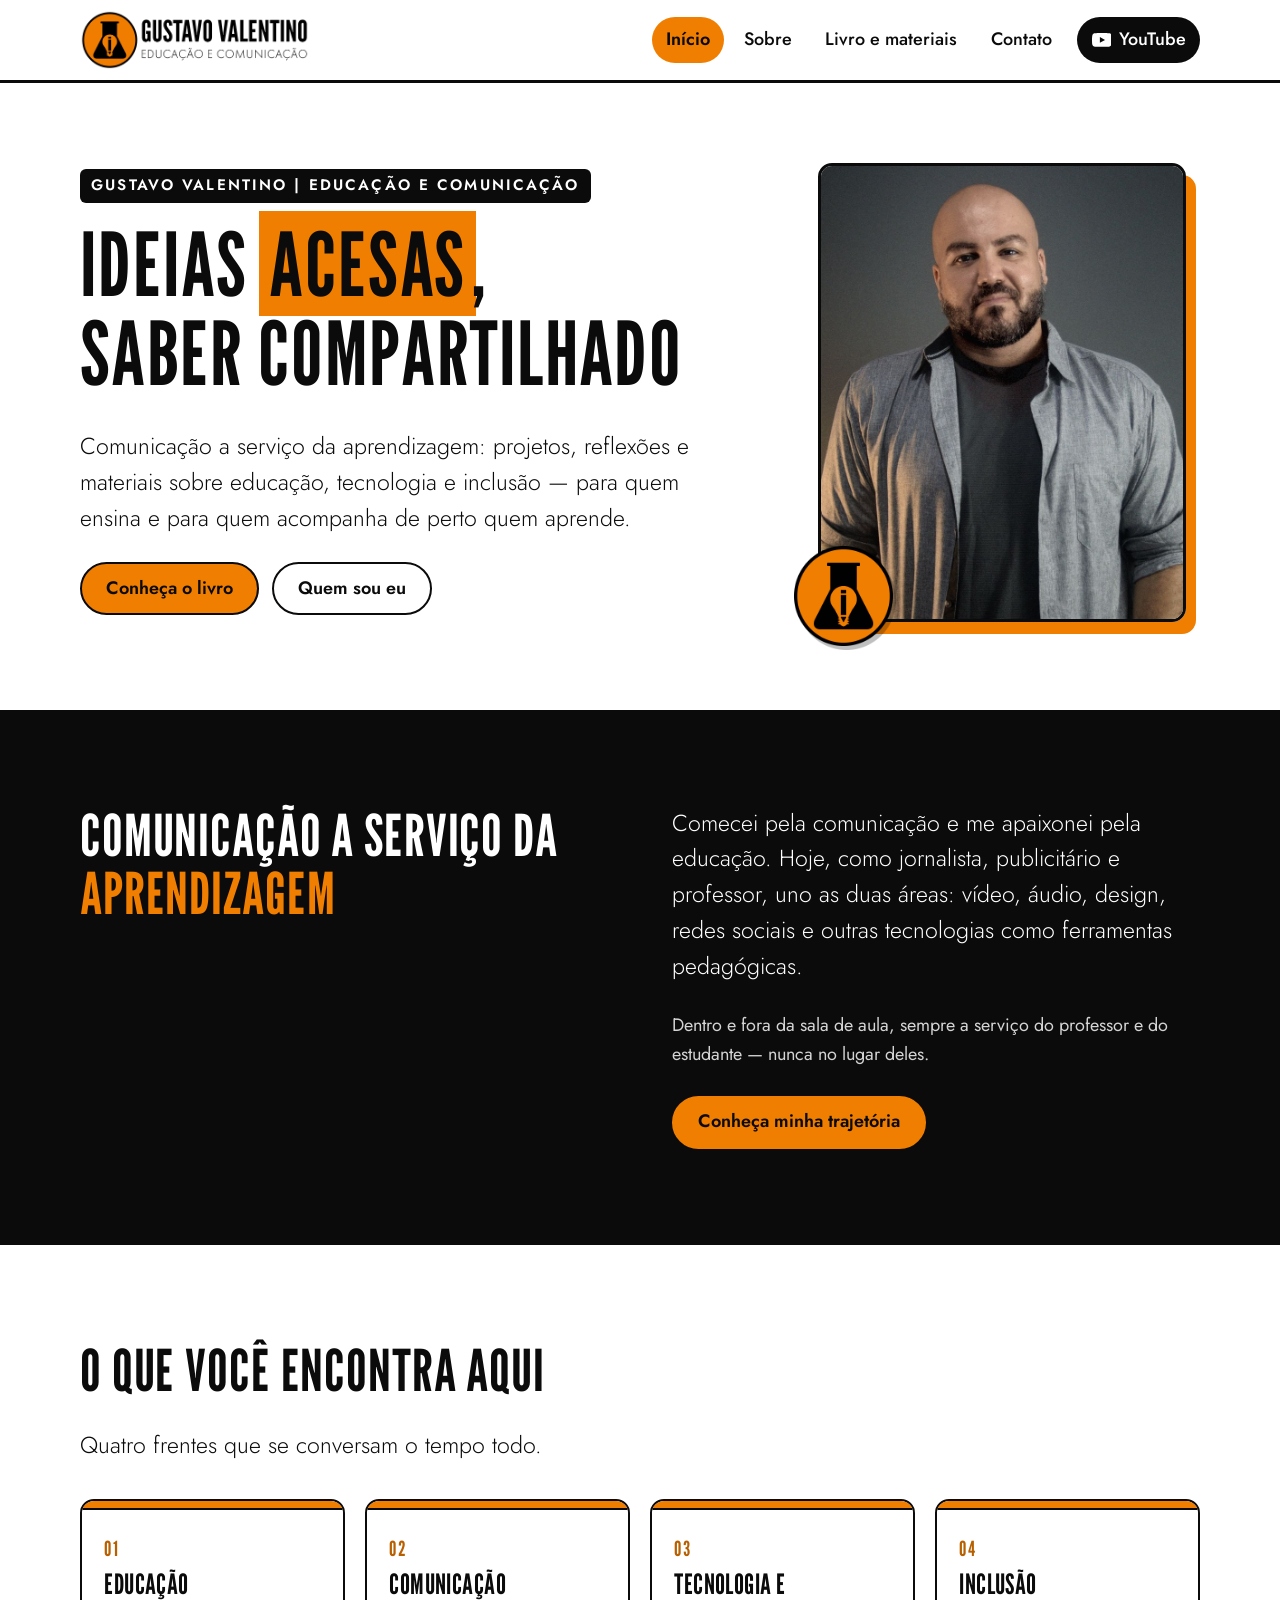
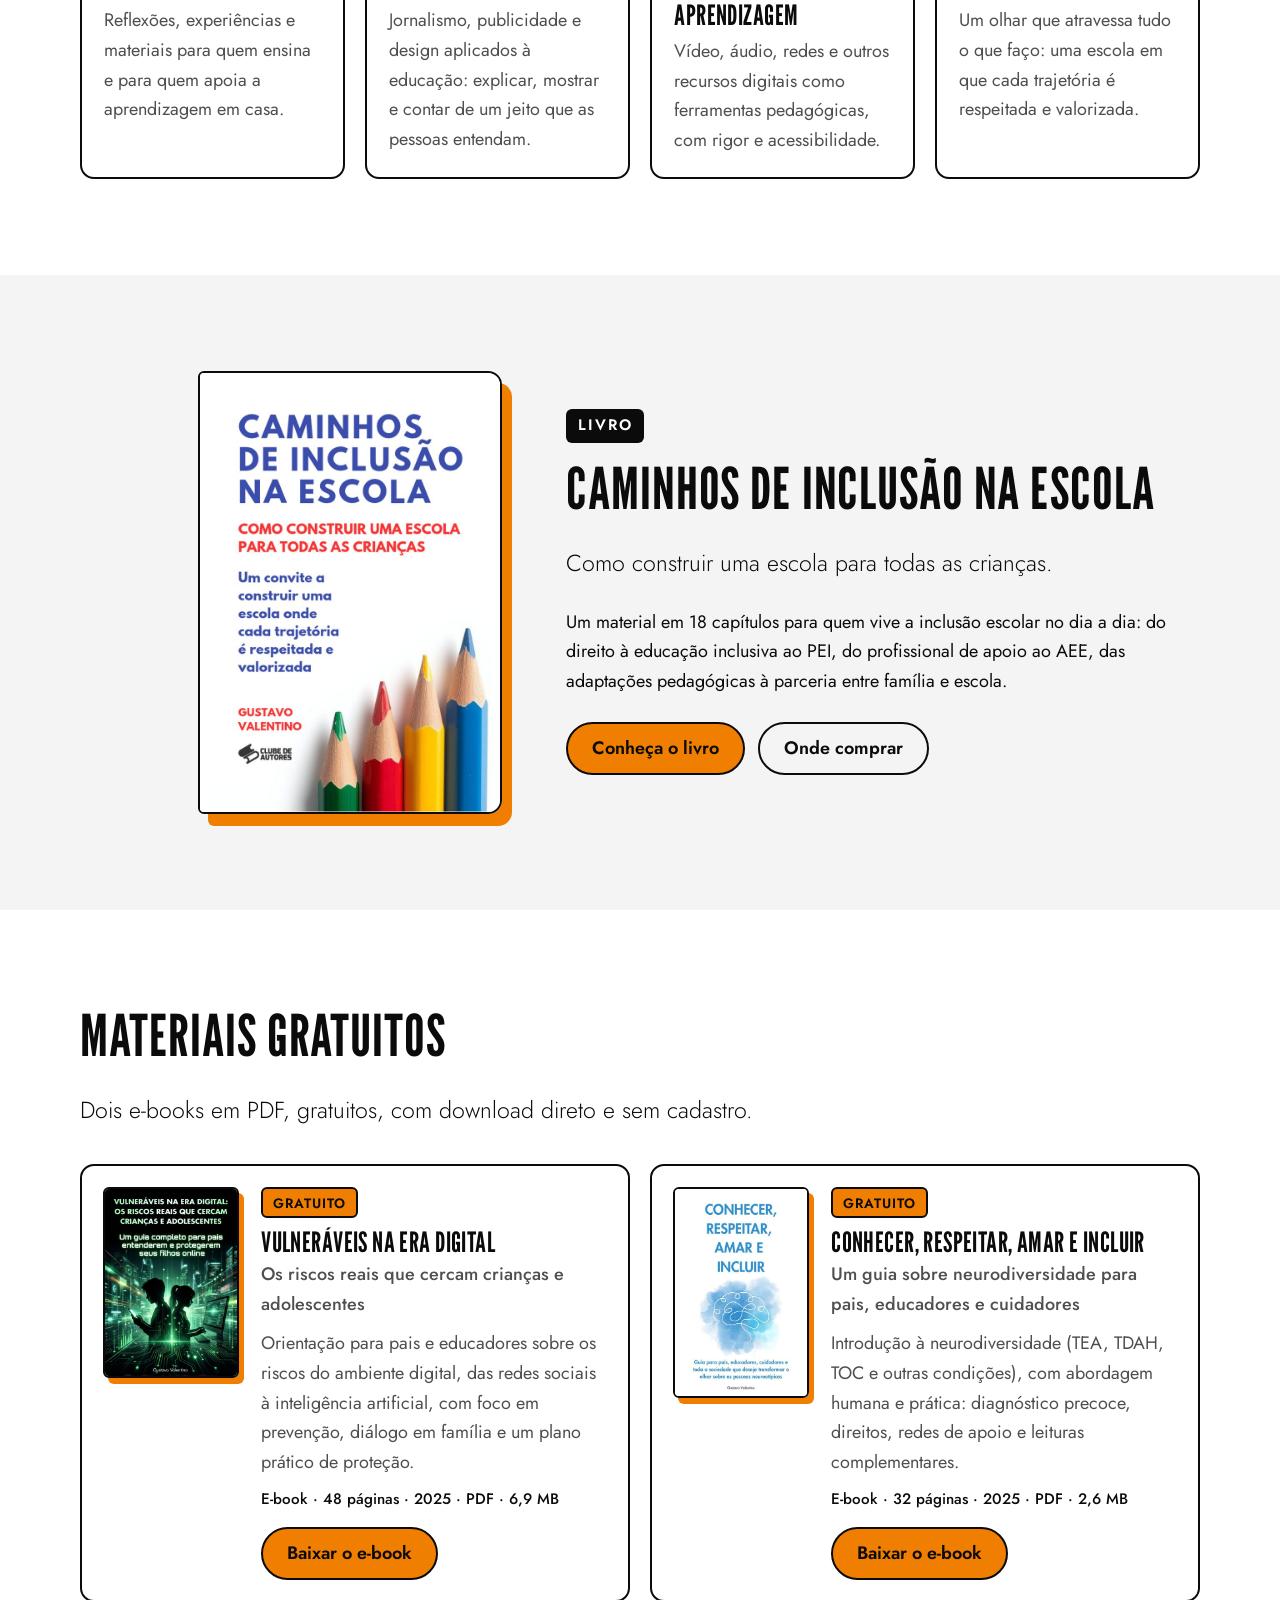
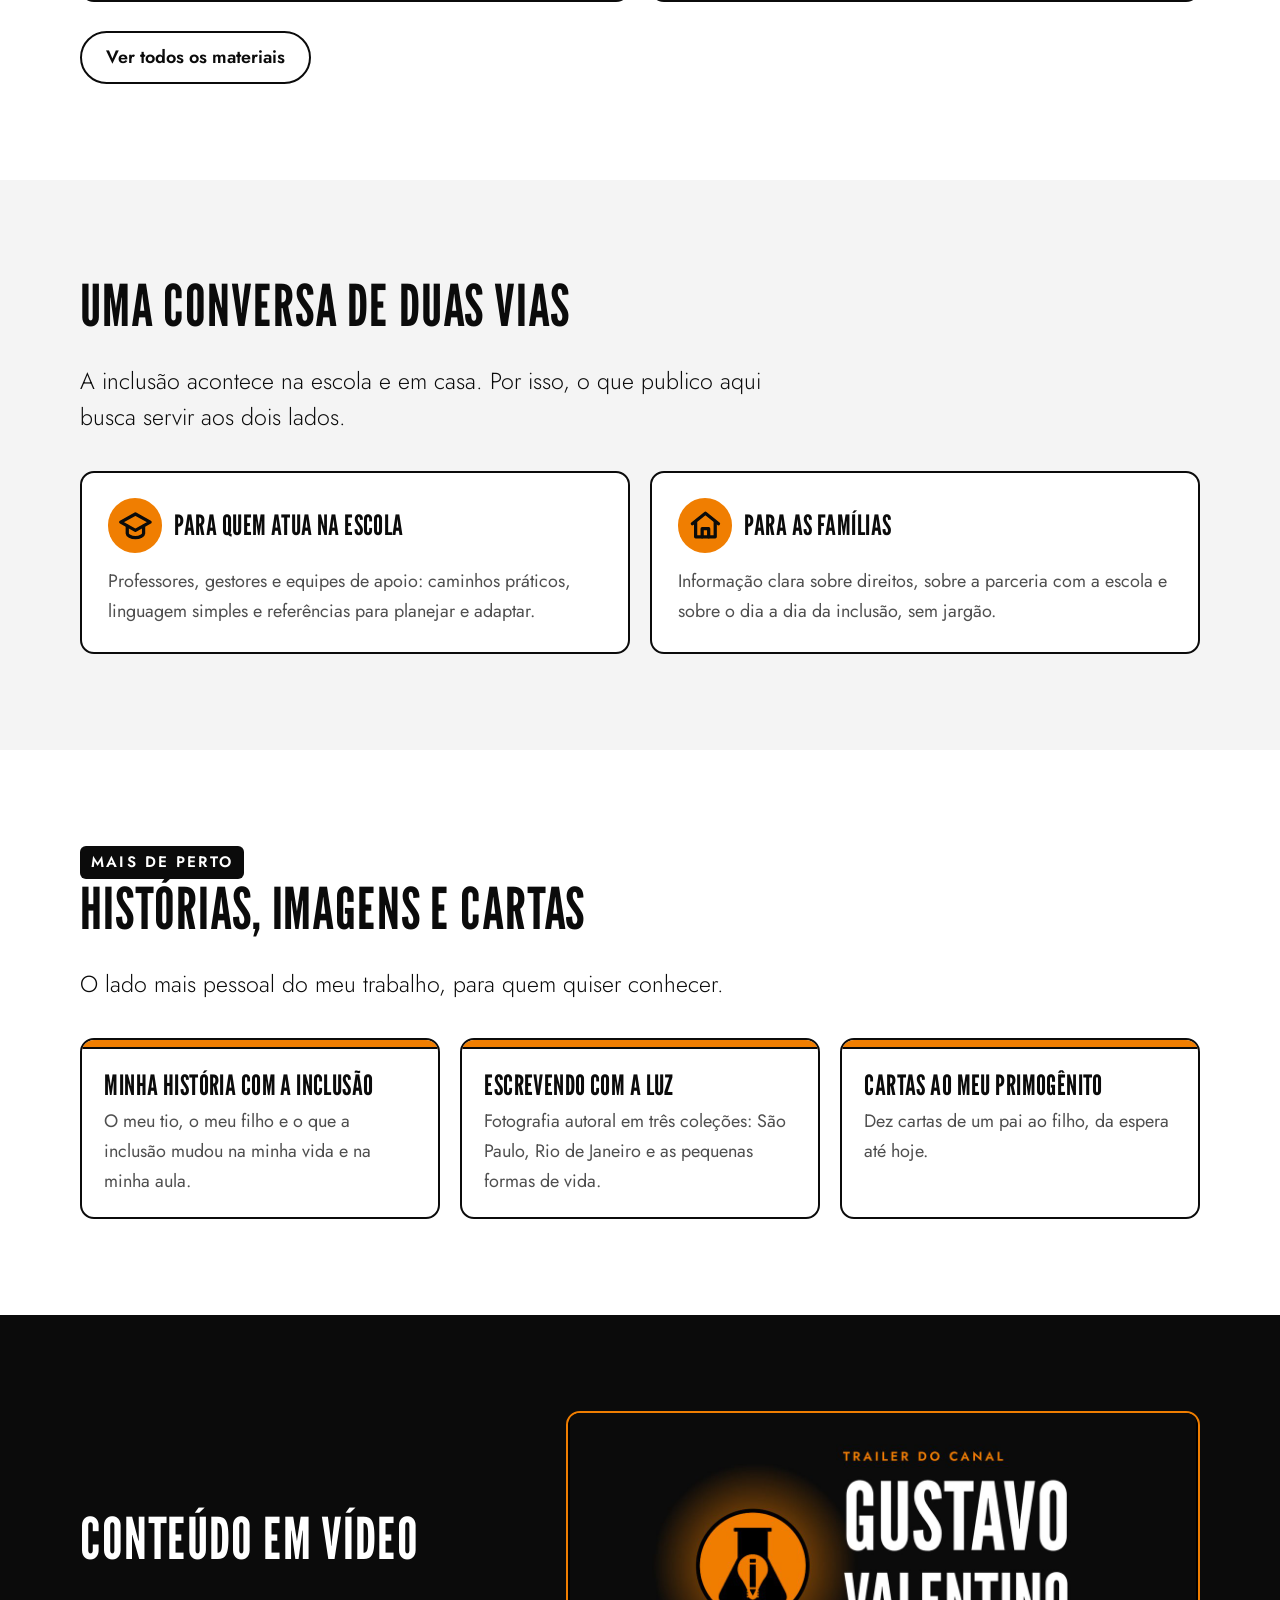
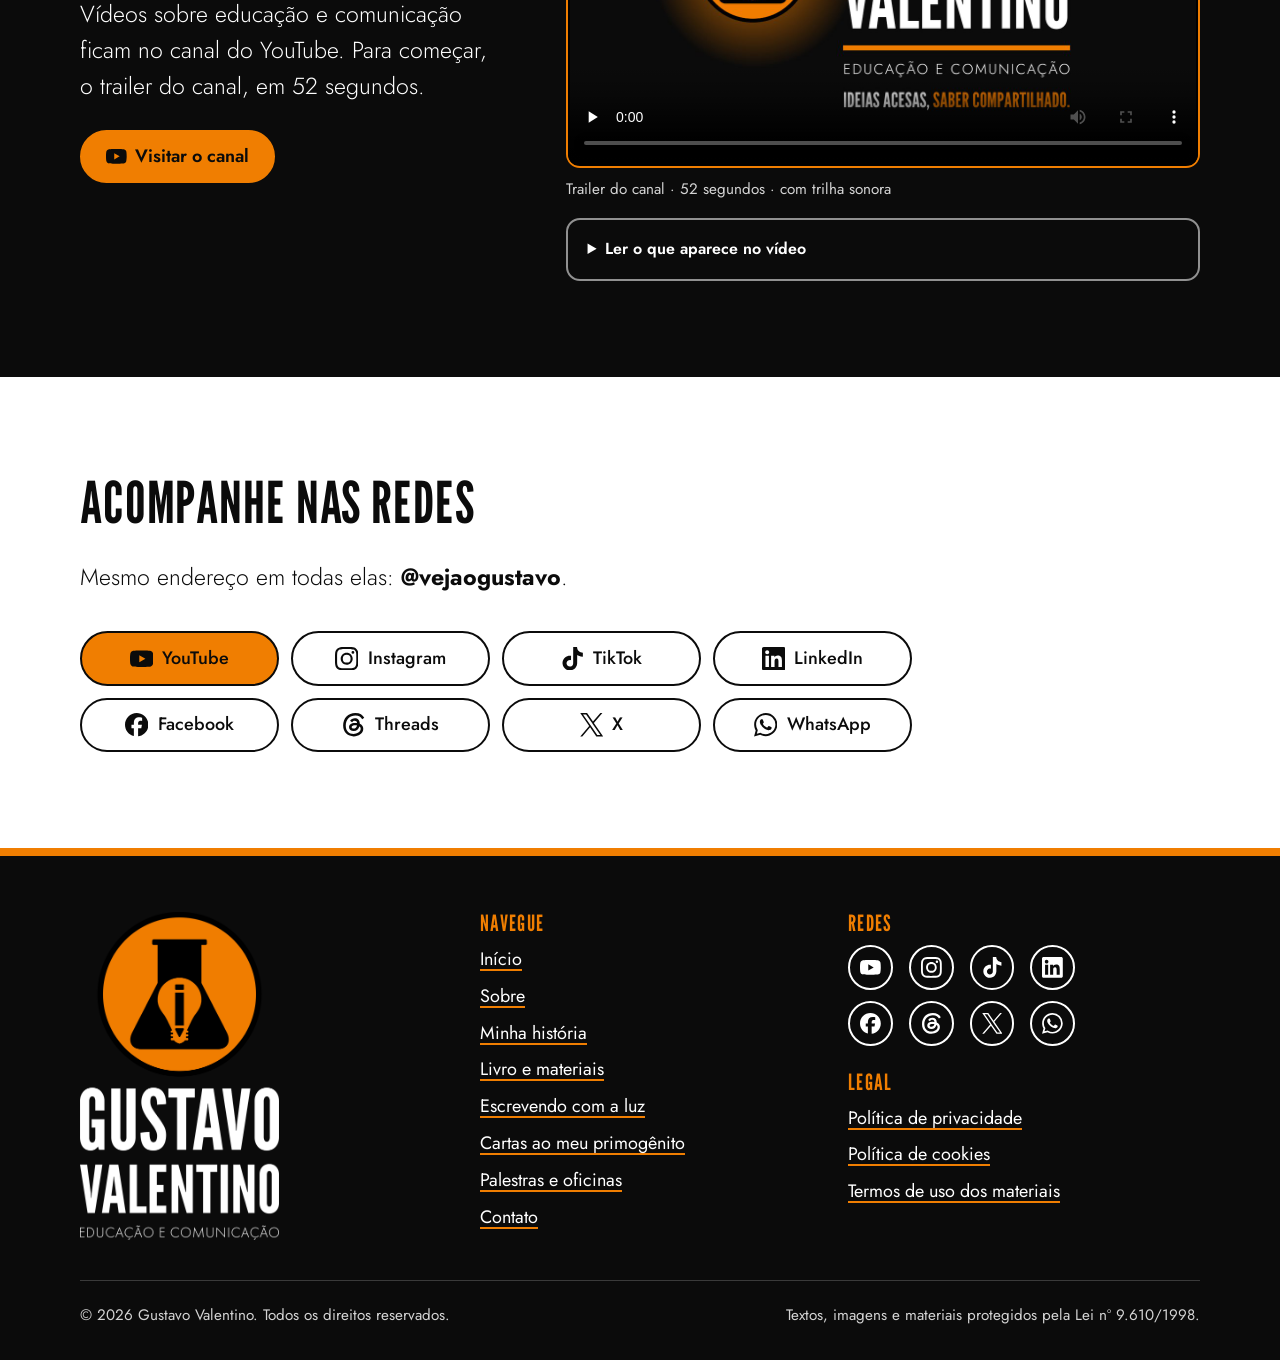
==== commit 9fdb7a0c: "Add files via upload" ====
--- a/index.html
+++ b/index.html
@@ -5,6 +5,7 @@
 <meta name="viewport" content="width=device-width, initial-scale=1">
 <title>Gustavo Valentino | Educação, Comunicação e Aprendizagem</title>
 <meta name="description" content="Educação e comunicação por Gustavo Valentino: projetos, reflexões e materiais sobre aprendizagem, tecnologia e inclusão escolar.">
+<meta name="google-site-verification" content="NZqcsrPwidVDBCwjTtgBw9CsJBk7ykiOT2rEx9dWaaY">
 <link rel="canonical" href="https://vejaogustavo.github.io/">
 <meta name="theme-color" content="#F07E01">
 <meta property="og:type" content="website"><meta property="og:locale" content="pt_BR">
@@ -20,6 +21,7 @@
 <link rel="stylesheet" href="assets/css/style.css">
 <script>document.documentElement.className="js"</script>
 <script type="application/ld+json">{"@context": "https://schema.org", "@type": "Person", "name": "Gustavo Valentino", "url": "https://vejaogustavo.github.io", "jobTitle": "Jornalista, publicitário e professor", "description": "Educação e comunicação: comunicação a serviço da aprendizagem.", "image": "https://vejaogustavo.github.io/assets/img/foto-sobre.jpg", "knowsAbout": ["Educação", "Comunicação", "Educação inclusiva", "Tecnologia na educação"], "sameAs": ["https://www.youtube.com/@vejaogustavo", "https://www.instagram.com/vejaogustavo", "https://www.tiktok.com/@vejaogustavo", "https://www.linkedin.com/company/vejaogustavo", "https://www.facebook.com/vejaogustavo", "https://www.threads.com/@vejaogustavo", "https://x.com/vejaogustavo", "https://lattes.cnpq.br/0918812303557927"]}</script>
+<script type="application/ld+json">{"@context": "https://schema.org", "@type": "VideoObject", "name": "Trailer do canal | Gustavo Valentino | Educação e Comunicação", "description": "Apresentação do canal, do site e das redes de Gustavo Valentino: educação e comunicação para quem ensina e para quem quer aprender.", "thumbnailUrl": "https://vejaogustavo.github.io/assets/img/trailer-canal-capa.jpg", "uploadDate": "2026-11-23", "duration": "PT52S", "contentUrl": "https://vejaogustavo.github.io/assets/video/trailer-canal.mp4", "inLanguage": "pt-BR"}</script>
 </head>
 <body>
 <a class="skip" href="#conteudo">Pular para o conteúdo</a>
@@ -102,10 +104,30 @@
 <article class="card card--link"><h3><a href="cartas.html">Cartas ao meu primogênito</a></h3><p>Dez cartas de um pai ao filho, da espera até hoje.</p></article>
 </div></div></section>
 
-<section class="band band--dark" aria-labelledby="video"><div class="wrap">
+<section class="band band--dark" aria-labelledby="video"><div class="wrap vid">
+<div>
 <div class="section-head"><h2 id="video">Conteúdo em vídeo</h2>
-<p class="lead">Vídeos sobre educação e comunicação ficam no canal do YouTube.</p></div>
-<div class="actions" style="margin-top:0"><a class="btn" href="https://www.youtube.com/@vejaogustavo" target="_blank" rel="noopener noreferrer"><svg viewBox="0 0 24 24" aria-hidden="true" focusable="false"><path d="M23.498 6.186a3.016 3.016 0 0 0-2.122-2.136C19.505 3.545 12 3.545 12 3.545s-7.505 0-9.377.505A3.017 3.017 0 0 0 .502 6.186C0 8.07 0 12 0 12s0 3.93.502 5.814a3.016 3.016 0 0 0 2.122 2.136c1.871.505 9.376.505 9.376.505s7.505 0 9.377-.505a3.015 3.015 0 0 0 2.122-2.136C24 15.93 24 12 24 12s0-3.93-.502-5.814zM9.545 15.568V8.432L15.818 12l-6.273 3.568z"/></svg>Visitar o canal<span class="sr-only"> (abre em nova aba)</span></a></div>
+<p class="lead">Vídeos sobre educação e comunicação ficam no canal do YouTube. Para começar, o trailer do canal, em 52 segundos.</p></div>
+<div class="actions"><a class="btn" href="https://www.youtube.com/@vejaogustavo" target="_blank" rel="noopener noreferrer"><svg viewBox="0 0 24 24" aria-hidden="true" focusable="false"><path d="M23.498 6.186a3.016 3.016 0 0 0-2.122-2.136C19.505 3.545 12 3.545 12 3.545s-7.505 0-9.377.505A3.017 3.017 0 0 0 .502 6.186C0 8.07 0 12 0 12s0 3.93.502 5.814a3.016 3.016 0 0 0 2.122 2.136c1.871.505 9.376.505 9.376.505s7.505 0 9.377-.505a3.015 3.015 0 0 0 2.122-2.136C24 15.93 24 12 24 12s0-3.93-.502-5.814zM9.545 15.568V8.432L15.818 12l-6.273 3.568z"/></svg>Visitar o canal<span class="sr-only"> (abre em nova aba)</span></a></div>
+</div>
+<div class="vid-media">
+<figure>
+<video controls preload="none" playsinline width="1280" height="720" poster="assets/img/trailer-canal-capa.jpg" aria-label="Trailer do canal Gustavo Valentino, 52 segundos, com trilha sonora. O que aparece na tela está descrito logo abaixo do vídeo.">
+<source src="assets/video/trailer-canal.mp4" type="video/mp4">
+<p>Seu navegador não reproduz este vídeo. <a href="assets/video/trailer-canal.mp4">Baixe o arquivo (MP4)</a> ou assista no canal do YouTube.</p>
+</video>
+<figcaption>Trailer do canal · 52 segundos · com trilha sonora</figcaption>
+</figure>
+<details class="vid-text"><summary>Ler o que aparece no vídeo</summary>
+<ol>
+<li>Gustavo Valentino, Educação e Comunicação. Ideias acesas, saber compartilhado.</li>
+<li>Jornalista, publicitário e professor. Licenciado em Letras e em Artes Visuais.</li>
+<li>Aqui você encontra: dicas de gravação e edição de vídeo; ferramentas gratuitas para a aula; IA e redes sociais na educação, com cuidado; cursos online gratuitos.</li>
+<li>No site: o livro Caminhos de Inclusão na Escola e e-books gratuitos, sem cadastro. Endereço: vejaogustavo.github.io.</li>
+<li>Nas redes: @vejaogustavo. Canal do WhatsApp: Veja o Gustavo | Ideias Acesas.</li>
+<li>Inscreva-se no canal. Ideias acesas, saber compartilhado.</li>
+</ol></details>
+</div>
 </div></section>
 
 <section class="band" aria-labelledby="redes"><div class="wrap">
--- a/assets/css/style.css
+++ b/assets/css/style.css
@@ -365,3 +365,14 @@
 .excerpt p{margin:0 0 1.05rem}
 .shots--3{grid-template-columns:repeat(3,minmax(0,1fr))}
 @media (max-width:760px){.shots--3{grid-template-columns:1fr}}
+
+/* trailer do canal (home) */
+.vid{display:grid;grid-template-columns:.8fr 1.2fr;gap:clamp(1.5rem,5vw,4rem);align-items:center}
+.vid .section-head{margin-bottom:0}
+@media (max-width:860px){.vid{grid-template-columns:1fr}}
+.vid-media figure{margin:0}
+.vid-media video{display:block;width:100%;height:auto;aspect-ratio:16/9;background:#000;border:2px solid var(--orange);border-radius:var(--radius)}
+.vid-media figcaption{font-size:.95rem;color:#D4D4D4;margin-top:.6rem}
+.band--dark details.vid-text{background:transparent;color:var(--white);border-color:rgba(255,255,255,.55);margin-top:1rem}
+.vid-text summary{font-size:1rem}
+.vid-text ol{font-size:1rem;line-height:1.5}
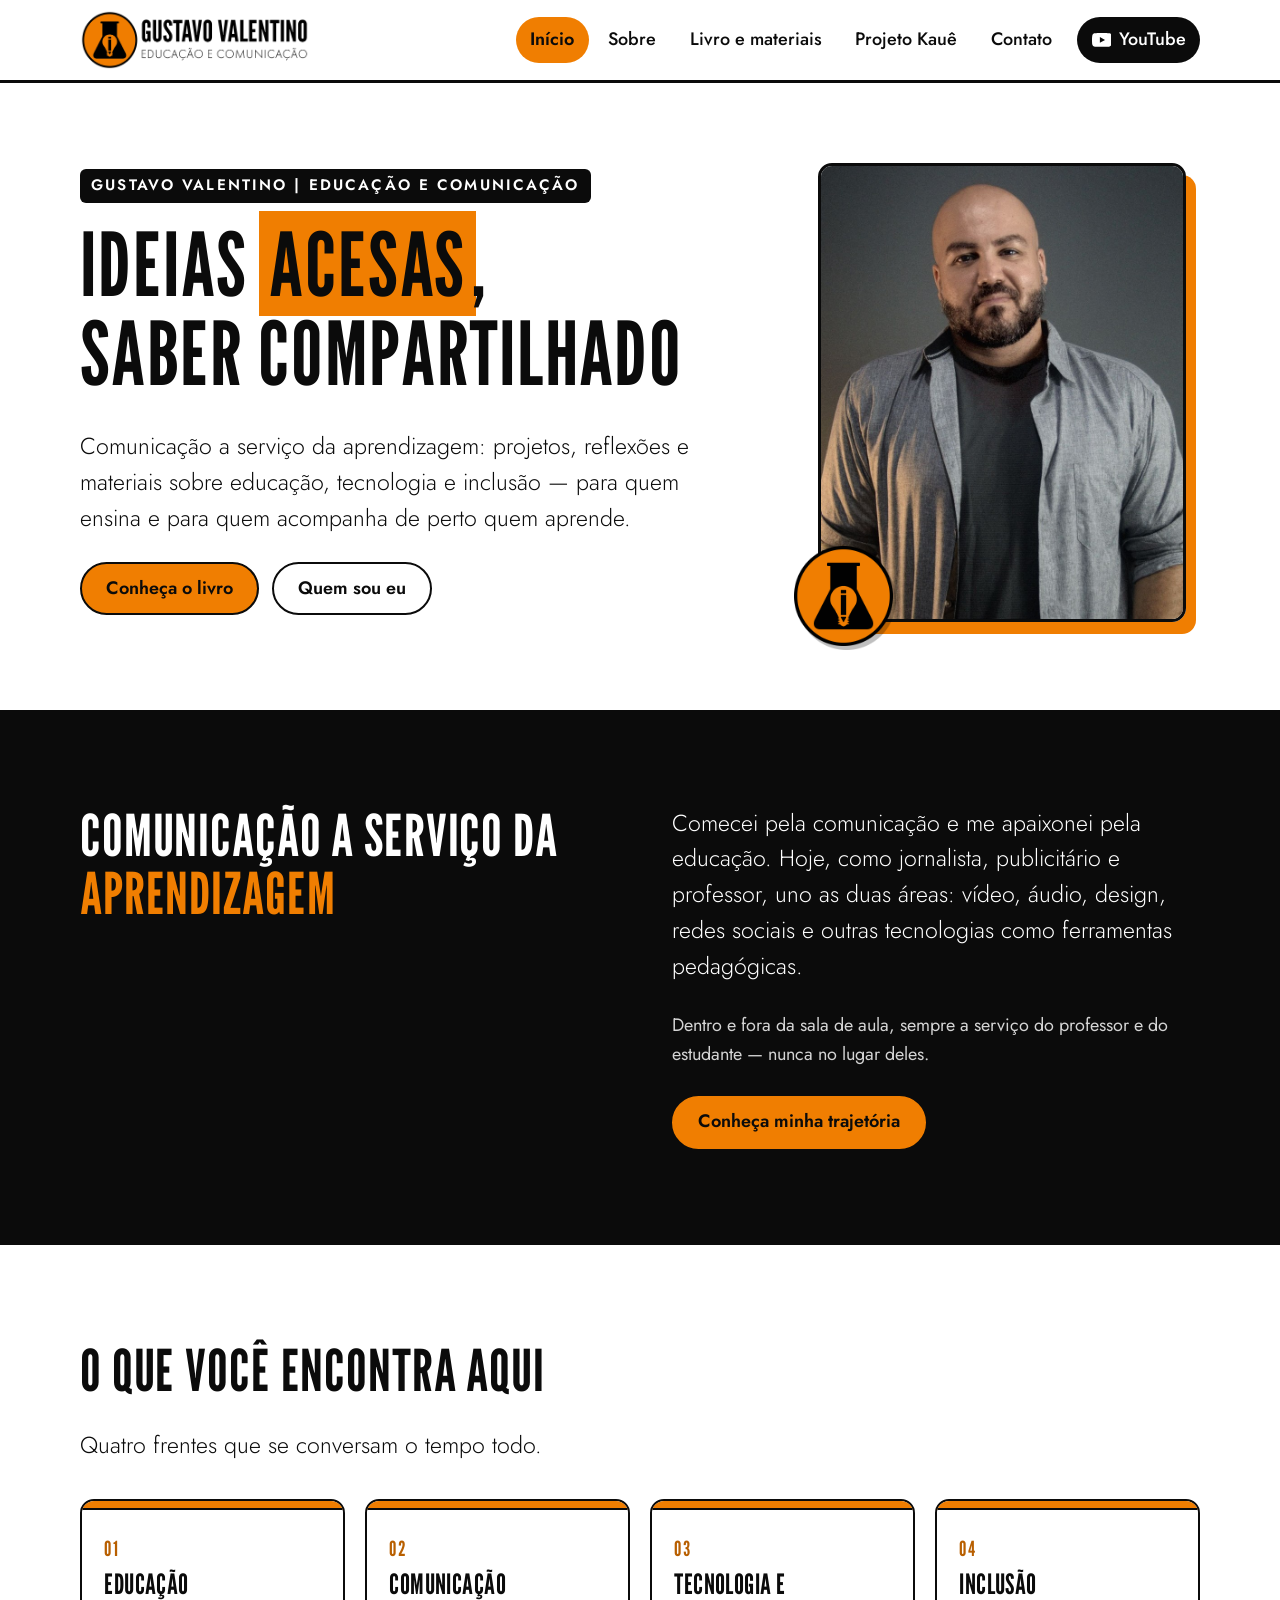
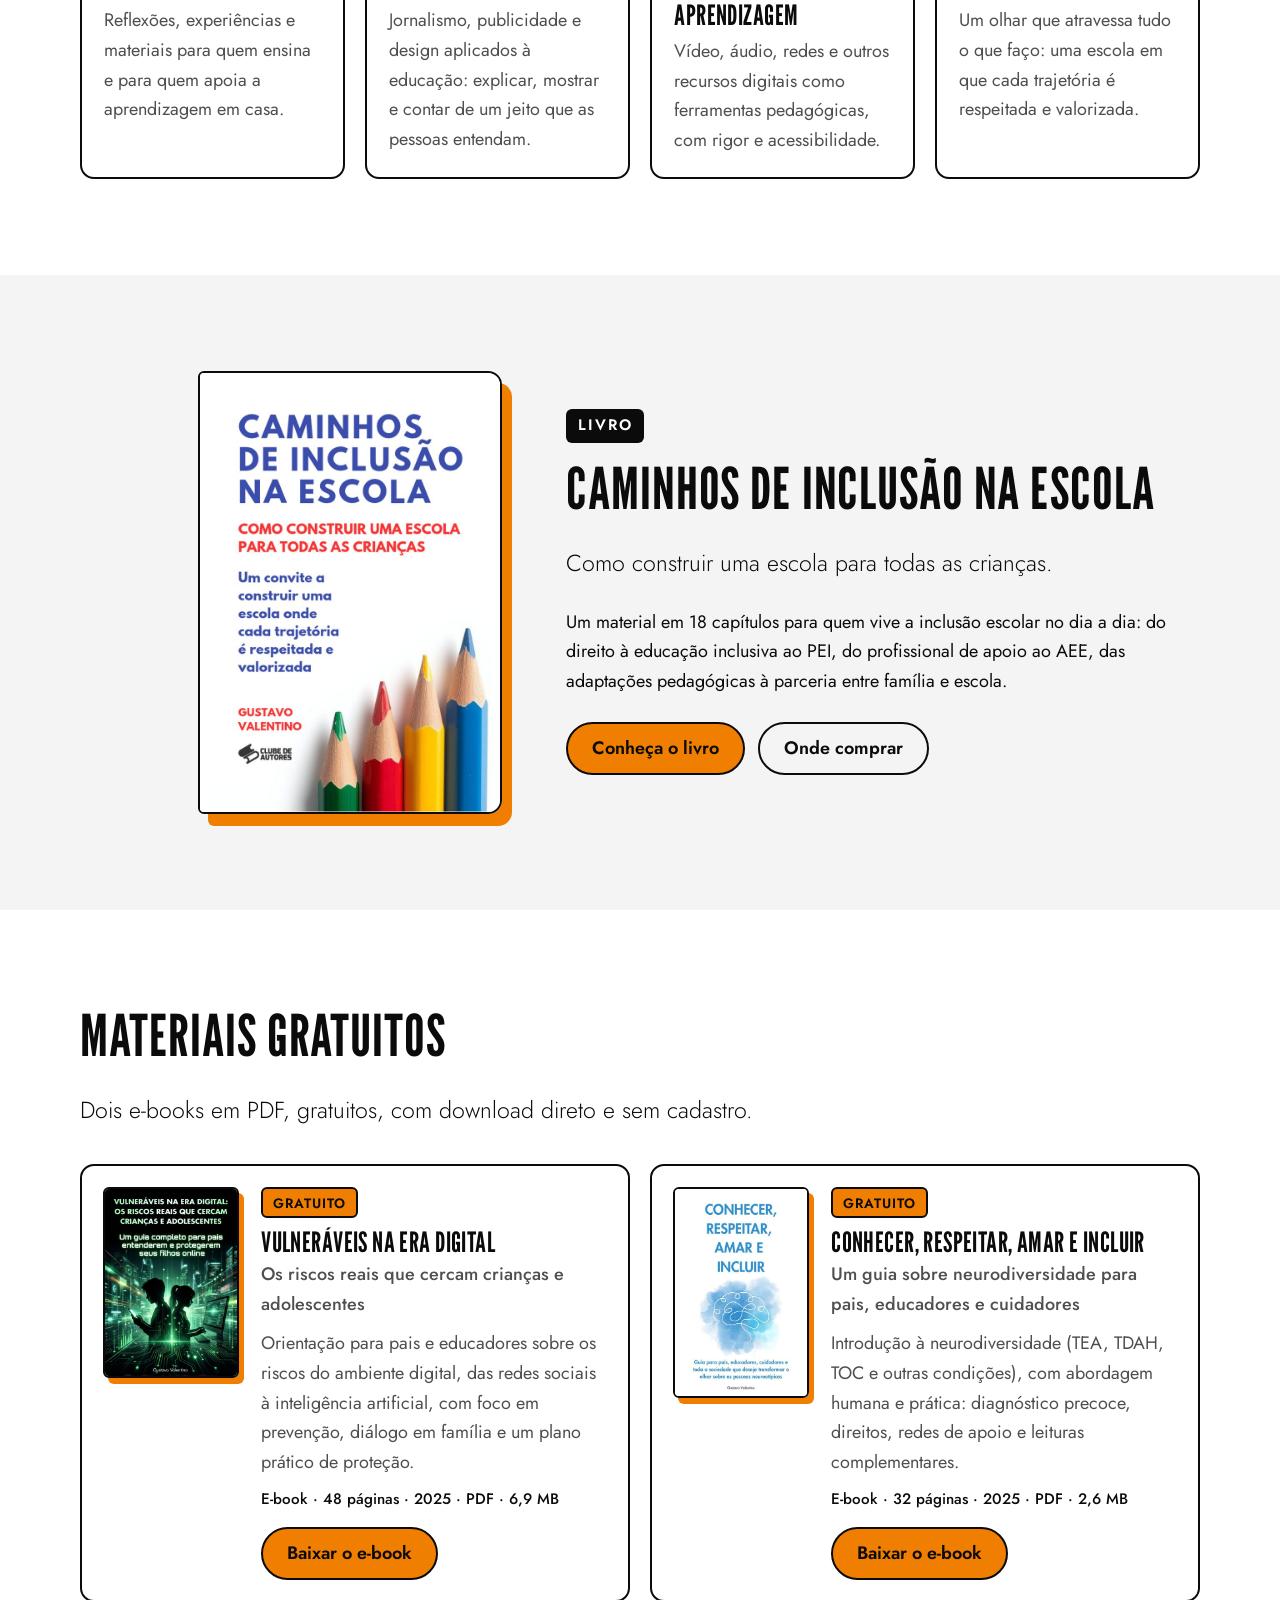
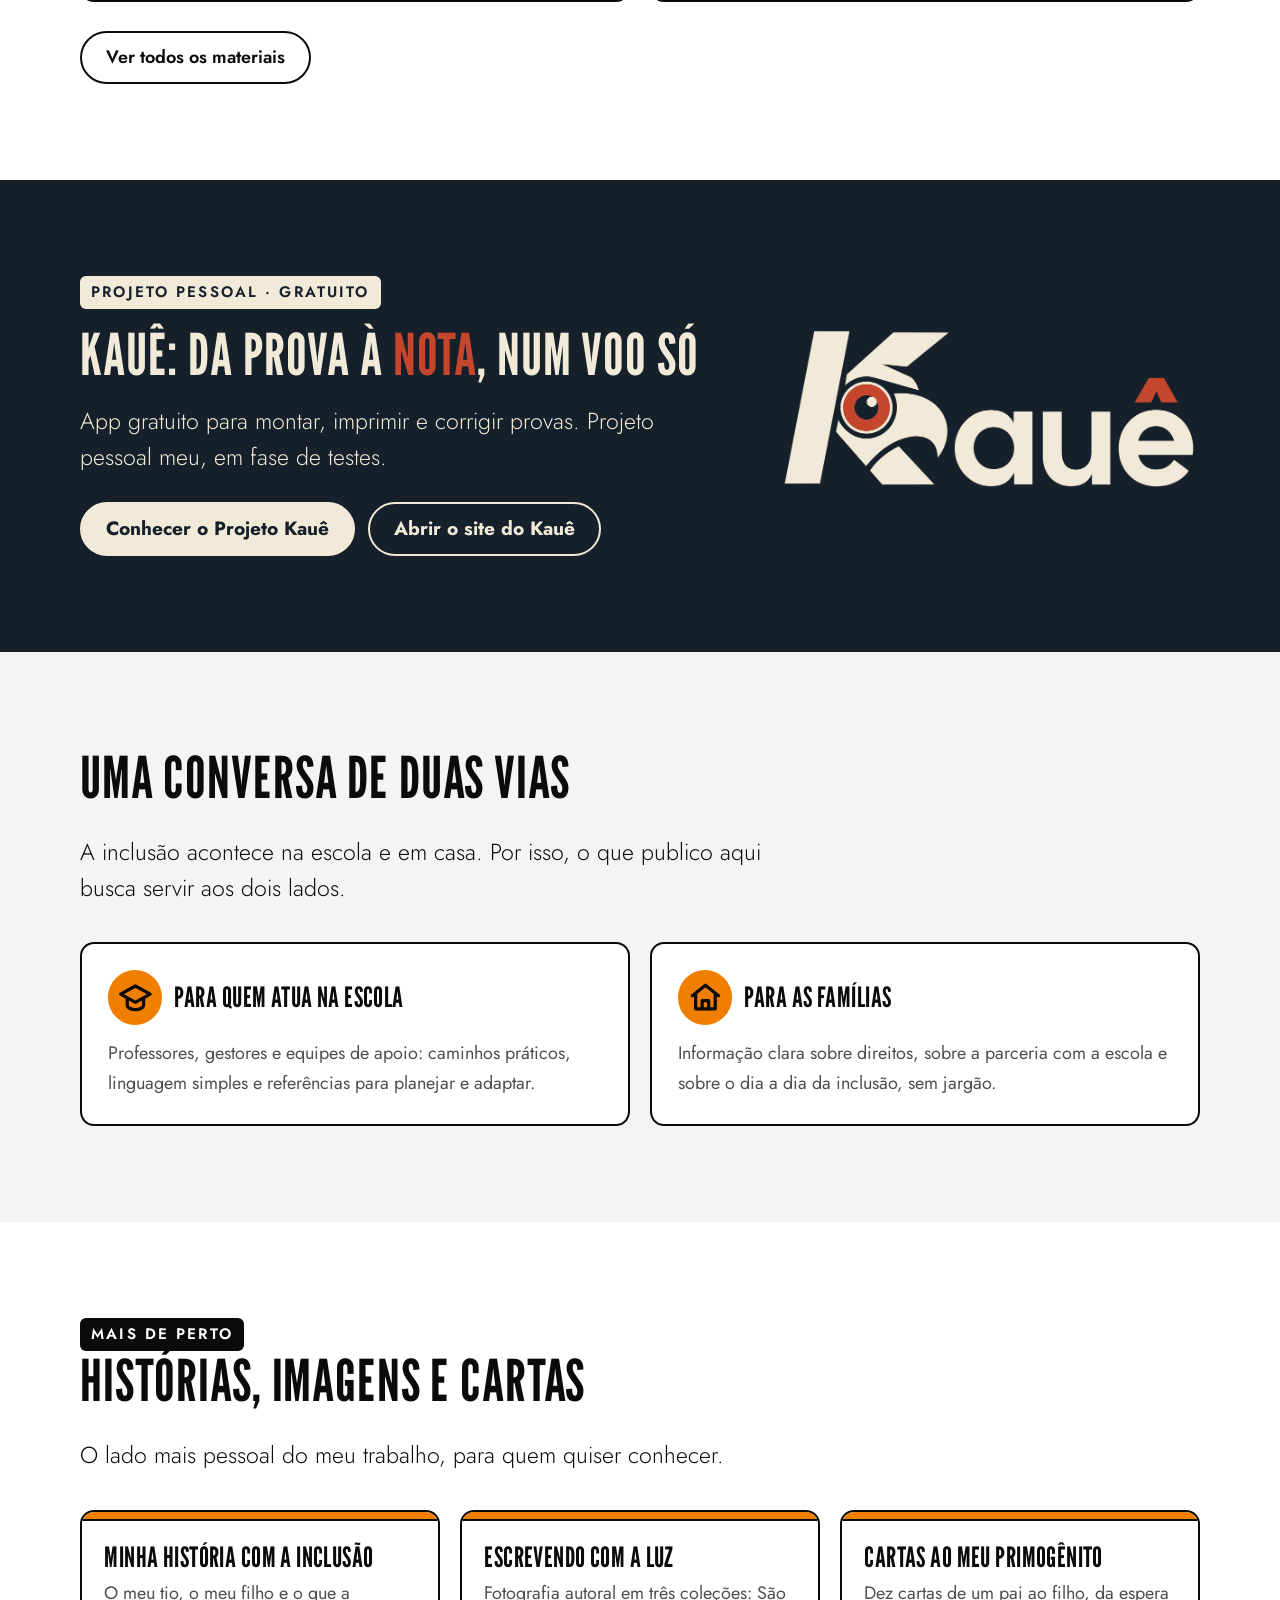
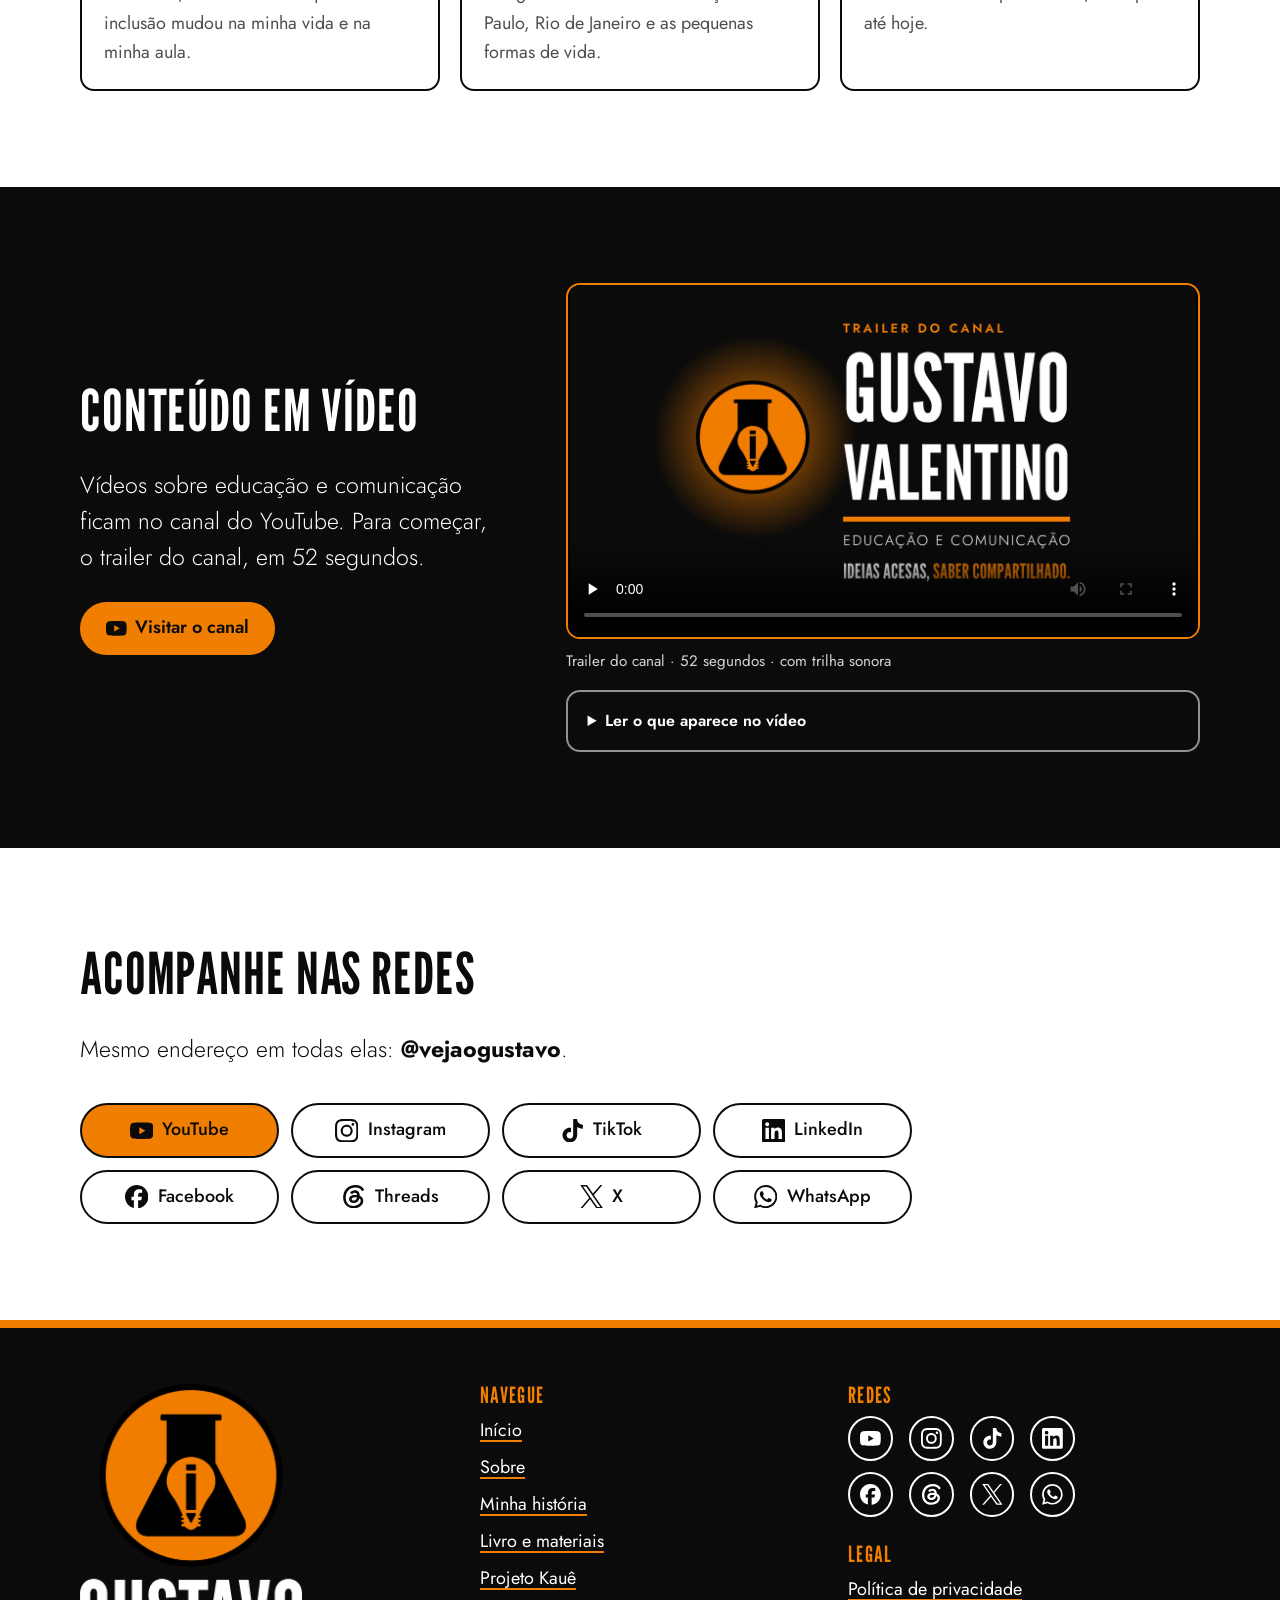
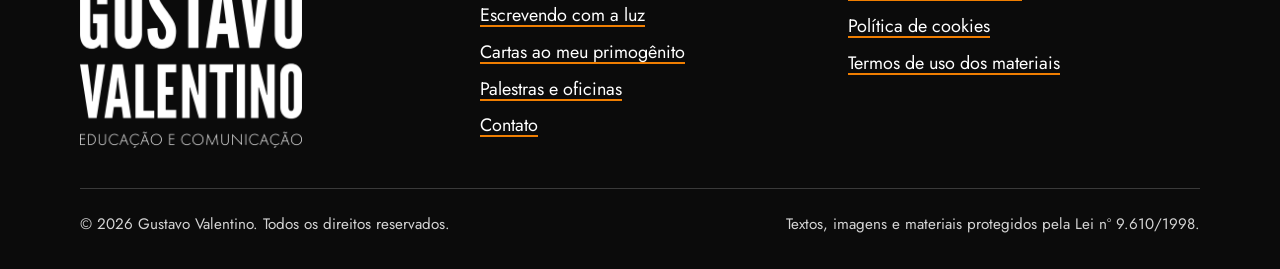
==== commit 6b5a736b: "Add files via upload" ====
--- a/index.html
+++ b/index.html
@@ -29,7 +29,7 @@
 <a class="brand" href="index.html">
 <img src="assets/img/logo-horizontal.png" width="1000" height="259" alt="Gustavo Valentino — Educação e Comunicação"><span class="sr-only"> — página inicial</span></a>
 <button class="nav-toggle" type="button" aria-expanded="false" aria-controls="menu">Menu</button>
-<nav class="main-nav" id="menu" aria-label="Principal"><ul><li><a href="index.html" aria-current="page">Início</a></li><li><a href="sobre.html">Sobre</a></li><li><a href="materiais.html">Livro e materiais</a></li><li><a href="contato.html">Contato</a></li><li class="nav-yt"><a href="https://www.youtube.com/@vejaogustavo" target="_blank" rel="noopener noreferrer"><svg viewBox="0 0 24 24" aria-hidden="true" focusable="false"><path d="M23.498 6.186a3.016 3.016 0 0 0-2.122-2.136C19.505 3.545 12 3.545 12 3.545s-7.505 0-9.377.505A3.017 3.017 0 0 0 .502 6.186C0 8.07 0 12 0 12s0 3.93.502 5.814a3.016 3.016 0 0 0 2.122 2.136c1.871.505 9.376.505 9.376.505s7.505 0 9.377-.505a3.015 3.015 0 0 0 2.122-2.136C24 15.93 24 12 24 12s0-3.93-.502-5.814zM9.545 15.568V8.432L15.818 12l-6.273 3.568z"/></svg><span>YouTube</span><span class="sr-only"> (abre em nova aba)</span></a></li></ul></nav>
+<nav class="main-nav" id="menu" aria-label="Principal"><ul><li><a href="index.html" aria-current="page">Início</a></li><li><a href="sobre.html">Sobre</a></li><li><a href="materiais.html">Livro e materiais</a></li><li><a href="projeto-kaue.html">Projeto Kauê</a></li><li><a href="contato.html">Contato</a></li><li class="nav-yt"><a href="https://www.youtube.com/@vejaogustavo" target="_blank" rel="noopener noreferrer"><svg viewBox="0 0 24 24" aria-hidden="true" focusable="false"><path d="M23.498 6.186a3.016 3.016 0 0 0-2.122-2.136C19.505 3.545 12 3.545 12 3.545s-7.505 0-9.377.505A3.017 3.017 0 0 0 .502 6.186C0 8.07 0 12 0 12s0 3.93.502 5.814a3.016 3.016 0 0 0 2.122 2.136c1.871.505 9.376.505 9.376.505s7.505 0 9.377-.505a3.015 3.015 0 0 0 2.122-2.136C24 15.93 24 12 24 12s0-3.93-.502-5.814zM9.545 15.568V8.432L15.818 12l-6.273 3.568z"/></svg><span>YouTube</span><span class="sr-only"> (abre em nova aba)</span></a></li></ul></nav>
 </div></header>
 <main id="conteudo">
 
@@ -84,6 +84,16 @@
 <p class="meta">E-book · 32 páginas · 2025 · PDF · 2,6 MB</p>
 <div class="actions"><a class="btn" href="assets/ebooks/conhecer-respeitar-amar-e-incluir-gustavo-valentino.pdf" download>Baixar o e-book<span class="sr-only"> Conhecer, Respeitar, Amar e Incluir (PDF, 2,6 MB)</span></a></div></div></article></div>
 <div class="actions"><a class="btn btn--ghost" href="materiais.html#gratuitos">Ver todos os materiais</a></div>
+</div></section>
+
+<section class="k k-dark k-home" aria-labelledby="kaue-home"><div class="wrap">
+<div>
+<p class="eyebrow">Projeto pessoal · gratuito</p>
+<h2 id="kaue-home">Kauê: da prova à <em>nota</em>, num voo só</h2>
+<p class="lead">App gratuito para montar, imprimir e corrigir provas. Projeto pessoal meu, em fase de testes.</p>
+<div class="actions"><a class="btn" href="projeto-kaue.html">Conhecer o Projeto Kauê</a><a class="btn btn--ghost" href="https://kaueavalia.github.io/" target="_blank" rel="noopener noreferrer">Abrir o site do Kauê<span class="sr-only"> (abre em nova aba)</span></a></div>
+</div>
+<img class="k-logo" src="assets/img/kaue-logo-jenipapo.png" width="936" height="441" alt="Kauê, com o símbolo do gavião no lugar do K." loading="lazy">
 </div></section>
 
 <section class="band band--gray" aria-labelledby="duas-vias"><div class="wrap">
@@ -142,7 +152,7 @@
 <div class="foot-logo"><img src="assets/img/logo-vertical.png" width="900" height="1479" alt="Gustavo Valentino — Educação e Comunicação" loading="lazy"></div>
 <div><h2>Navegue</h2><ul class="links">
 <li><a href="index.html">Início</a></li><li><a href="sobre.html">Sobre</a></li><li><a href="minha-historia.html">Minha história</a></li>
-<li><a href="materiais.html">Livro e materiais</a></li><li><a href="fotografia.html">Escrevendo com a luz</a></li>
+<li><a href="materiais.html">Livro e materiais</a></li><li><a href="projeto-kaue.html">Projeto Kauê</a></li><li><a href="fotografia.html">Escrevendo com a luz</a></li>
 <li><a href="cartas.html">Cartas ao meu primogênito</a></li><li><a href="contato.html#palestras">Palestras e oficinas</a></li><li><a href="contato.html">Contato</a></li></ul></div>
 <div><h2>Redes</h2><ul class="foot-social"><li><a href="https://www.youtube.com/@vejaogustavo" target="_blank" rel="noopener noreferrer"><svg viewBox="0 0 24 24" aria-hidden="true" focusable="false"><path d="M23.498 6.186a3.016 3.016 0 0 0-2.122-2.136C19.505 3.545 12 3.545 12 3.545s-7.505 0-9.377.505A3.017 3.017 0 0 0 .502 6.186C0 8.07 0 12 0 12s0 3.93.502 5.814a3.016 3.016 0 0 0 2.122 2.136c1.871.505 9.376.505 9.376.505s7.505 0 9.377-.505a3.015 3.015 0 0 0 2.122-2.136C24 15.93 24 12 24 12s0-3.93-.502-5.814zM9.545 15.568V8.432L15.818 12l-6.273 3.568z"/></svg><span class="sr-only">YouTube (abre em nova aba)</span></a></li><li><a href="https://www.instagram.com/vejaogustavo" target="_blank" rel="noopener noreferrer"><svg viewBox="0 0 24 24" aria-hidden="true" focusable="false"><path d="M7.0301.084c-1.2768.0602-2.1487.264-2.911.5634-.7888.3075-1.4575.72-2.1228 1.3877-.6652.6677-1.075 1.3368-1.3802 2.127-.2954.7638-.4956 1.6365-.552 2.914-.0564 1.2775-.0689 1.6882-.0626 4.947.0062 3.2586.0206 3.6671.0825 4.9473.061 1.2765.264 2.1482.5635 2.9107.308.7889.72 1.4573 1.388 2.1228.6679.6655 1.3365 1.0743 2.1285 1.38.7632.295 1.6361.4961 2.9134.552 1.2773.056 1.6884.069 4.9462.0627 3.2578-.0062 3.668-.0207 4.9478-.0814 1.28-.0607 2.147-.2652 2.9098-.5633.7889-.3086 1.4578-.72 2.1228-1.3881.665-.6682 1.0745-1.3378 1.3795-2.1284.2957-.7632.4966-1.636.552-2.9124.056-1.2809.0692-1.6898.063-4.948-.0063-3.2583-.021-3.6668-.0817-4.9465-.0607-1.2797-.264-2.1487-.5633-2.9117-.3084-.7889-.72-1.4568-1.3876-2.1228C21.2982 1.33 20.628.9208 19.8378.6165 19.074.321 18.2017.1197 16.9244.0645 15.6471.0093 15.236-.005 11.977.0014 8.718.0076 8.31.0215 7.0301.0839m.1402 21.6932c-1.17-.0509-1.8053-.2453-2.2287-.408-.5606-.216-.96-.4771-1.3819-.895-.422-.4178-.6811-.8186-.9-1.378-.1644-.4234-.3624-1.058-.4171-2.228-.0595-1.2645-.072-1.6442-.079-4.848-.007-3.2037.0053-3.583.0607-4.848.05-1.169.2456-1.805.408-2.2282.216-.5613.4762-.96.895-1.3816.4188-.4217.8184-.6814 1.3783-.9003.423-.1651 1.0575-.3614 2.227-.4171 1.2655-.06 1.6447-.072 4.848-.079 3.2033-.007 3.5835.005 4.8495.0608 1.169.0508 1.8053.2445 2.228.408.5608.216.96.4754 1.3816.895.4217.4194.6816.8176.9005 1.3787.1653.4217.3617 1.056.4169 2.2263.0602 1.2655.0739 1.645.0796 4.848.0058 3.203-.0055 3.5834-.061 4.848-.051 1.17-.245 1.8055-.408 2.2294-.216.5604-.4763.96-.8954 1.3814-.419.4215-.8181.6811-1.3783.9-.4224.1649-1.0577.3617-2.2262.4174-1.2656.0595-1.6448.072-4.8493.079-3.2045.007-3.5825-.006-4.848-.0608M16.953 5.5864A1.44 1.44 0 1 0 18.39 4.144a1.44 1.44 0 0 0-1.437 1.4424M5.8385 12.012c.0067 3.4032 2.7706 6.1557 6.173 6.1493 3.4026-.0065 6.157-2.7701 6.1506-6.1733-.0065-3.4032-2.771-6.1565-6.174-6.1498-3.403.0067-6.156 2.771-6.1496 6.1738M8 12.0077a4 4 0 1 1 4.008 3.9921A3.9996 3.9996 0 0 1 8 12.0077"/></svg><span class="sr-only">Instagram (abre em nova aba)</span></a></li><li><a href="https://www.tiktok.com/@vejaogustavo" target="_blank" rel="noopener noreferrer"><svg viewBox="0 0 24 24" aria-hidden="true" focusable="false"><path d="M12.525.02c1.31-.02 2.61-.01 3.91-.02.08 1.53.63 3.09 1.75 4.17 1.12 1.11 2.7 1.62 4.24 1.79v4.03c-1.44-.05-2.89-.35-4.2-.97-.57-.26-1.1-.59-1.62-.93-.01 2.92.01 5.84-.02 8.75-.08 1.4-.54 2.79-1.35 3.94-1.31 1.92-3.58 3.17-5.91 3.21-1.43.08-2.86-.31-4.08-1.03-2.02-1.19-3.44-3.37-3.65-5.71-.02-.5-.03-1-.01-1.49.18-1.9 1.12-3.72 2.58-4.96 1.66-1.44 3.98-2.13 6.15-1.72.02 1.48-.04 2.96-.04 4.44-.99-.32-2.15-.23-3.02.37-.63.41-1.11 1.04-1.36 1.75-.21.51-.15 1.07-.14 1.61.24 1.64 1.82 3.02 3.5 2.87 1.12-.01 2.19-.66 2.77-1.61.19-.33.4-.67.41-1.06.1-1.79.06-3.57.07-5.36.01-4.03-.01-8.05.02-12.07z"/></svg><span class="sr-only">TikTok (abre em nova aba)</span></a></li><li><a href="https://www.linkedin.com/company/vejaogustavo" target="_blank" rel="noopener noreferrer"><svg viewBox="0 0 24 24" aria-hidden="true" focusable="false"><path d="M20.447 20.452h-3.554v-5.569c0-1.328-.027-3.037-1.852-3.037-1.853 0-2.136 1.445-2.136 2.939v5.667H9.351V9h3.414v1.561h.046c.477-.9 1.637-1.85 3.37-1.85 3.601 0 4.267 2.37 4.267 5.455v6.286zM5.337 7.433c-1.144 0-2.063-.926-2.063-2.065 0-1.138.92-2.063 2.063-2.063 1.14 0 2.064.925 2.064 2.063 0 1.139-.925 2.065-2.064 2.065zm1.782 13.019H3.555V9h3.564v11.452zM22.225 0H1.771C.792 0 0 .774 0 1.729v20.542C0 23.227.792 24 1.771 24h20.451C23.2 24 24 23.227 24 22.271V1.729C24 .774 23.2 0 22.222 0h.003z"/></svg><span class="sr-only">LinkedIn (abre em nova aba)</span></a></li><li><a href="https://www.facebook.com/vejaogustavo" target="_blank" rel="noopener noreferrer"><svg viewBox="0 0 24 24" aria-hidden="true" focusable="false"><path d="M9.101 23.691v-7.98H6.627v-3.667h2.474v-1.58c0-4.085 1.848-5.978 5.858-5.978.401 0 .955.042 1.468.103a8.68 8.68 0 0 1 1.141.195v3.325a8.623 8.623 0 0 0-.653-.036 26.805 26.805 0 0 0-.733-.009c-.707 0-1.259.096-1.675.309a1.686 1.686 0 0 0-.679.622c-.258.42-.374.995-.374 1.752v1.297h3.919l-.386 2.103-.287 1.564h-3.246v8.245C19.396 23.238 24 18.179 24 12.044c0-6.627-5.373-12-12-12s-12 5.373-12 12c0 5.628 3.874 10.35 9.101 11.647Z"/></svg><span class="sr-only">Facebook (abre em nova aba)</span></a></li><li><a href="https://www.threads.com/@vejaogustavo" target="_blank" rel="noopener noreferrer"><svg viewBox="0 0 24 24" aria-hidden="true" focusable="false"><path d="M18.263 11.097c-.03-3.486-1.92-5.586-5.111-5.586-2.13 0-3.922.963-4.863 2.499l2.062 1.438c.535-.843 1.272-1.543 2.628-1.543 1.528 0 2.318.85 2.544 2.431a15 15 0 0 0-2.236-.173c-4.125 0-6.068 1.867-6.068 4.336s1.943 3.99 4.804 3.99c3.139 0 5.013-2.115 5.781-4.735.798.361 1.348 1.204 1.348 2.47 0 3.387-3.907 5.232-7.22 5.232-4.885 0-8.077-3.207-8.077-8.424 0-6.392 4.223-10.487 9.9-10.487 3.808 0 5.69 1.671 6.97 3.914l2.108-1.475C21.44 2.078 18.331 0 13.663 0 6.227 0 1.168 5.277 1.168 12.934c0 7 4.953 11.066 10.856 11.066 4.878 0 9.809-2.846 9.809-7.716 0-2.545-1.46-4.231-3.569-5.187m-6.33 4.855c-1.077 0-2.026-.512-2.026-1.453 0-1.483 1.822-1.934 3.606-1.934.678 0 1.34.045 1.927.173-.422 1.927-1.671 3.215-3.508 3.214Z"/></svg><span class="sr-only">Threads (abre em nova aba)</span></a></li><li><a href="https://x.com/vejaogustavo" target="_blank" rel="noopener noreferrer"><svg viewBox="0 0 24 24" aria-hidden="true" focusable="false"><path d="M14.234 10.162 22.977 0h-2.072l-7.591 8.824L7.251 0H.258l9.168 13.343L.258 24H2.33l8.016-9.318L16.749 24h6.993zm-2.837 3.299-.929-1.329L3.076 1.56h3.182l5.965 8.532.929 1.329 7.754 11.09h-3.182z"/></svg><span class="sr-only">X (abre em nova aba)</span></a></li><li><a href="https://wa.me/5521988305319" target="_blank" rel="noopener noreferrer"><svg viewBox="0 0 24 24" aria-hidden="true" focusable="false"><path d="M17.472 14.382c-.297-.149-1.758-.867-2.03-.967-.273-.099-.471-.148-.67.15-.197.297-.767.966-.94 1.164-.173.199-.347.223-.644.075-.297-.15-1.255-.463-2.39-1.475-.883-.788-1.48-1.761-1.653-2.059-.173-.297-.018-.458.13-.606.134-.133.298-.347.446-.52.149-.174.198-.298.298-.497.099-.198.05-.371-.025-.52-.075-.149-.669-1.612-.916-2.207-.242-.579-.487-.5-.669-.51-.173-.008-.371-.01-.57-.01-.198 0-.52.074-.792.372-.272.297-1.04 1.016-1.04 2.479 0 1.462 1.065 2.875 1.213 3.074.149.198 2.096 3.2 5.077 4.487.709.306 1.262.489 1.694.625.712.227 1.36.195 1.871.118.571-.085 1.758-.719 2.006-1.413.248-.694.248-1.289.173-1.413-.074-.124-.272-.198-.57-.347m-5.421 7.403h-.004a9.87 9.87 0 01-5.031-1.378l-.361-.214-3.741.982.998-3.648-.235-.374a9.86 9.86 0 01-1.51-5.26c.001-5.45 4.436-9.884 9.888-9.884 2.64 0 5.122 1.03 6.988 2.898a9.825 9.825 0 012.893 6.994c-.003 5.45-4.437 9.884-9.885 9.884m8.413-18.297A11.815 11.815 0 0012.05 0C5.495 0 .16 5.335.157 11.892c0 2.096.547 4.142 1.588 5.945L.057 24l6.305-1.654a11.882 11.882 0 005.683 1.448h.005c6.554 0 11.89-5.335 11.893-11.893a11.821 11.821 0 00-3.48-8.413Z"/></svg><span class="sr-only">WhatsApp (abre em nova aba)</span></a></li></ul>
 <h2 class="foot-legal">Legal</h2><ul class="links">
--- a/assets/css/style.css
+++ b/assets/css/style.css
@@ -42,14 +42,14 @@
 .brand img{height:3.7rem;width:auto;display:block}
 .nav-toggle{display:none;font:inherit;font-weight:600;background:var(--black);color:var(--white);border:0;border-radius:999px;padding:.55rem 1.1rem;cursor:pointer}
 .main-nav ul{display:flex;gap:.3rem;margin:0;padding:0;list-style:none;align-items:center}
-.main-nav a{display:block;text-decoration:none;font-weight:500;padding:.5rem .9rem;border-radius:999px}
+.main-nav a{display:block;text-decoration:none;font-weight:500;padding:.5rem .9rem;border-radius:999px;white-space:nowrap}
 .main-nav a:hover{background:var(--gray-bg)}
 .main-nav a[aria-current="page"]{background:var(--orange);color:var(--black);font-weight:600}
 .main-nav .nav-yt a{background:var(--black);color:var(--white);display:inline-flex;gap:.45rem;align-items:center;margin-left:.4rem}
 .main-nav .nav-yt a:hover{background:var(--orange);color:var(--black)}
 .main-nav .nav-yt svg{width:1.1em;height:1.1em;fill:currentColor}
 @media (max-width:480px){.brand img{height:3rem}}
-@media (max-width:860px){
+@media (max-width:1000px){
   .js .nav-toggle{display:inline-block}
   .js .main-nav{display:none;position:absolute;left:0;right:0;top:100%;background:var(--white);border-bottom:3px solid var(--black);padding:.8rem 1.25rem 1.2rem}
   .js .main-nav.is-open{display:block}
@@ -376,3 +376,78 @@
 .band--dark details.vid-text{background:transparent;color:var(--white);border-color:rgba(255,255,255,.55);margin-top:1rem}
 .vid-text summary{font-size:1rem}
 .vid-text ol{font-size:1rem;line-height:1.5}
+
+/* Projeto Kauê — paleta restrita: Urucum #C4462D, Palha #F1EAD8, Jenipapo #16202A (sem verde) */
+:root{--jen:#16202A;--pal:#F1EAD8;--uru:#C4462D}
+.k{padding:clamp(3.5rem,8vw,6rem) 0}
+.k-dark{background:var(--jen);color:var(--pal)}
+.k-light{background:var(--pal);color:var(--jen)}
+.k-line{border-top:3px solid var(--jen)}
+.k-uru{background:var(--uru);color:var(--pal)}
+.k a{text-decoration-color:var(--uru)}
+.k-dark a:hover,.k-uru a:hover{background:var(--pal);color:var(--jen)}
+.k-light a:hover{background:var(--jen);color:var(--pal)}
+.k :focus-visible{outline:3px solid var(--jen);outline-offset:3px;box-shadow:0 0 0 6px var(--uru)}
+.k-dark :focus-visible,.k-uru :focus-visible{outline-color:var(--pal);box-shadow:0 0 0 6px var(--uru)}
+.k .eyebrow{background:var(--jen);color:var(--pal)}
+.k-dark .eyebrow{background:var(--pal);color:var(--jen)}
+.k .muted{color:inherit}
+.k mark{background:var(--uru);color:var(--pal);padding:0 .12em;margin:0 -.04em;box-decoration-break:clone;-webkit-box-decoration-break:clone}
+.k h2 em{font-style:normal;color:var(--uru)}
+/* botões (texto grande e em negrito, para manter o contraste mínimo de 3:1 também sobre o urucum) */
+.k .btn{font-size:1.2rem;font-weight:700;background:var(--jen);color:var(--pal);border-color:var(--jen)}
+.k .btn:hover{background:var(--uru);color:var(--pal);border-color:var(--uru)}
+.k .btn--ghost{background:transparent;color:var(--jen)}
+.k .btn--ghost:hover{background:var(--jen);color:var(--pal);border-color:var(--jen)}
+.k-dark .btn,.k-uru .btn{background:var(--pal);color:var(--jen);border-color:var(--pal)}
+.k-dark .btn:hover{background:var(--uru);color:var(--pal);border-color:var(--uru)}
+.k-uru .btn:hover{background:var(--jen);color:var(--pal);border-color:var(--jen)}
+.k-dark .btn--ghost,.k-uru .btn--ghost{background:transparent;color:var(--pal);border-color:var(--pal)}
+.k-dark .btn--ghost:hover,.k-uru .btn--ghost:hover{background:var(--pal);color:var(--jen);border-color:var(--pal)}
+.k .btn svg{width:1.15em;height:1.15em;fill:currentColor}
+/* herói */
+.k-hero{overflow:hidden}
+.k-hero .wrap{display:grid;grid-template-columns:1.25fr .75fr;gap:clamp(1.5rem,5vw,4rem);align-items:center}
+.k-hero h1{margin-bottom:.35em}
+.k-hero .ln{display:block}
+.k-art{margin:0;justify-self:center;width:min(100%,24rem);border:3px solid var(--jen);border-radius:var(--radius);box-shadow:10px 12px 0 var(--uru);overflow:hidden}
+.k-dark .k-art{border-color:var(--pal)}
+.k-art img{display:block;width:100%;height:auto}
+@media (max-width:860px){.k-hero .wrap{grid-template-columns:1fr}.k-art{order:-1;width:min(70%,16rem);justify-self:start;margin:0 0 1.6rem}}
+/* cartões */
+.k .card{background:transparent;border-color:var(--jen);color:inherit}
+.k .card::before{background:var(--uru);border-bottom-color:var(--jen)}
+.k .card p{color:inherit}
+.k .card .num{color:var(--uru)}
+.k-dark .card{border-color:var(--pal)}
+.k-dark .card::before{border-bottom-color:var(--pal)}
+/* citação */
+.k-quote{margin:1.8rem 0 0;border-left:8px solid var(--uru);padding:.4rem 0 .4rem 1.4rem;font-size:1.3rem;font-weight:500;line-height:1.5}
+.k-quote p{margin:0}
+/* passos */
+.k-steps{display:grid;grid-template-columns:repeat(3,1fr);gap:1.25rem;margin:0;padding:0;list-style:none}
+@media (max-width:860px){.k-steps{grid-template-columns:1fr}}
+.k-steps li{border-top:4px solid var(--uru);padding-top:1rem}
+.k-steps .n{font-family:var(--head);font-size:4.2rem;line-height:.9;color:var(--uru);display:block}
+.k-steps h3{margin:.3rem 0 .4rem}
+.k-steps p{margin:0}
+/* caixas */
+.k-box{position:relative;overflow:hidden;border:2px solid var(--jen);border-radius:var(--radius);padding:1.9rem 1.5rem 1.4rem}
+.k-box::before{content:"";position:absolute;left:0;right:0;top:0;height:9px;background:var(--uru);border-bottom:2px solid var(--jen)}
+.k-dark .k-box{border-color:var(--pal)}.k-dark .k-box::before{border-bottom-color:var(--pal)}
+.k-box h3{margin-bottom:.5rem}
+.k-box ul{margin:0;padding-left:1.2rem}
+.k-box li{margin:.4rem 0}
+.k-box li::marker{color:var(--uru);font-weight:700}
+.k-box p:last-child{margin-bottom:0}
+/* CTA */
+.k-cta{text-align:center}
+.k-cta .k-logo{display:block;margin:0 auto 1.6rem;width:min(100%,25rem);height:auto}
+.k-cta h2{margin-bottom:.3em}
+.k-cta .actions{justify-content:center}
+/* destaque na página inicial */
+.k-home .wrap{display:grid;grid-template-columns:1.2fr .8fr;gap:clamp(1.5rem,5vw,4rem);align-items:center}
+.k-home h2{margin-bottom:.35em}
+.k-home .k-logo{display:block;width:min(100%,27rem);height:auto;justify-self:center;border-radius:var(--radius)}
+@media (max-width:860px){.k-home .wrap{grid-template-columns:1fr}.k-home .k-logo{order:-1;width:min(80%,19rem);justify-self:start}}
+.k-home--line{border-block:3px solid var(--jen)}
